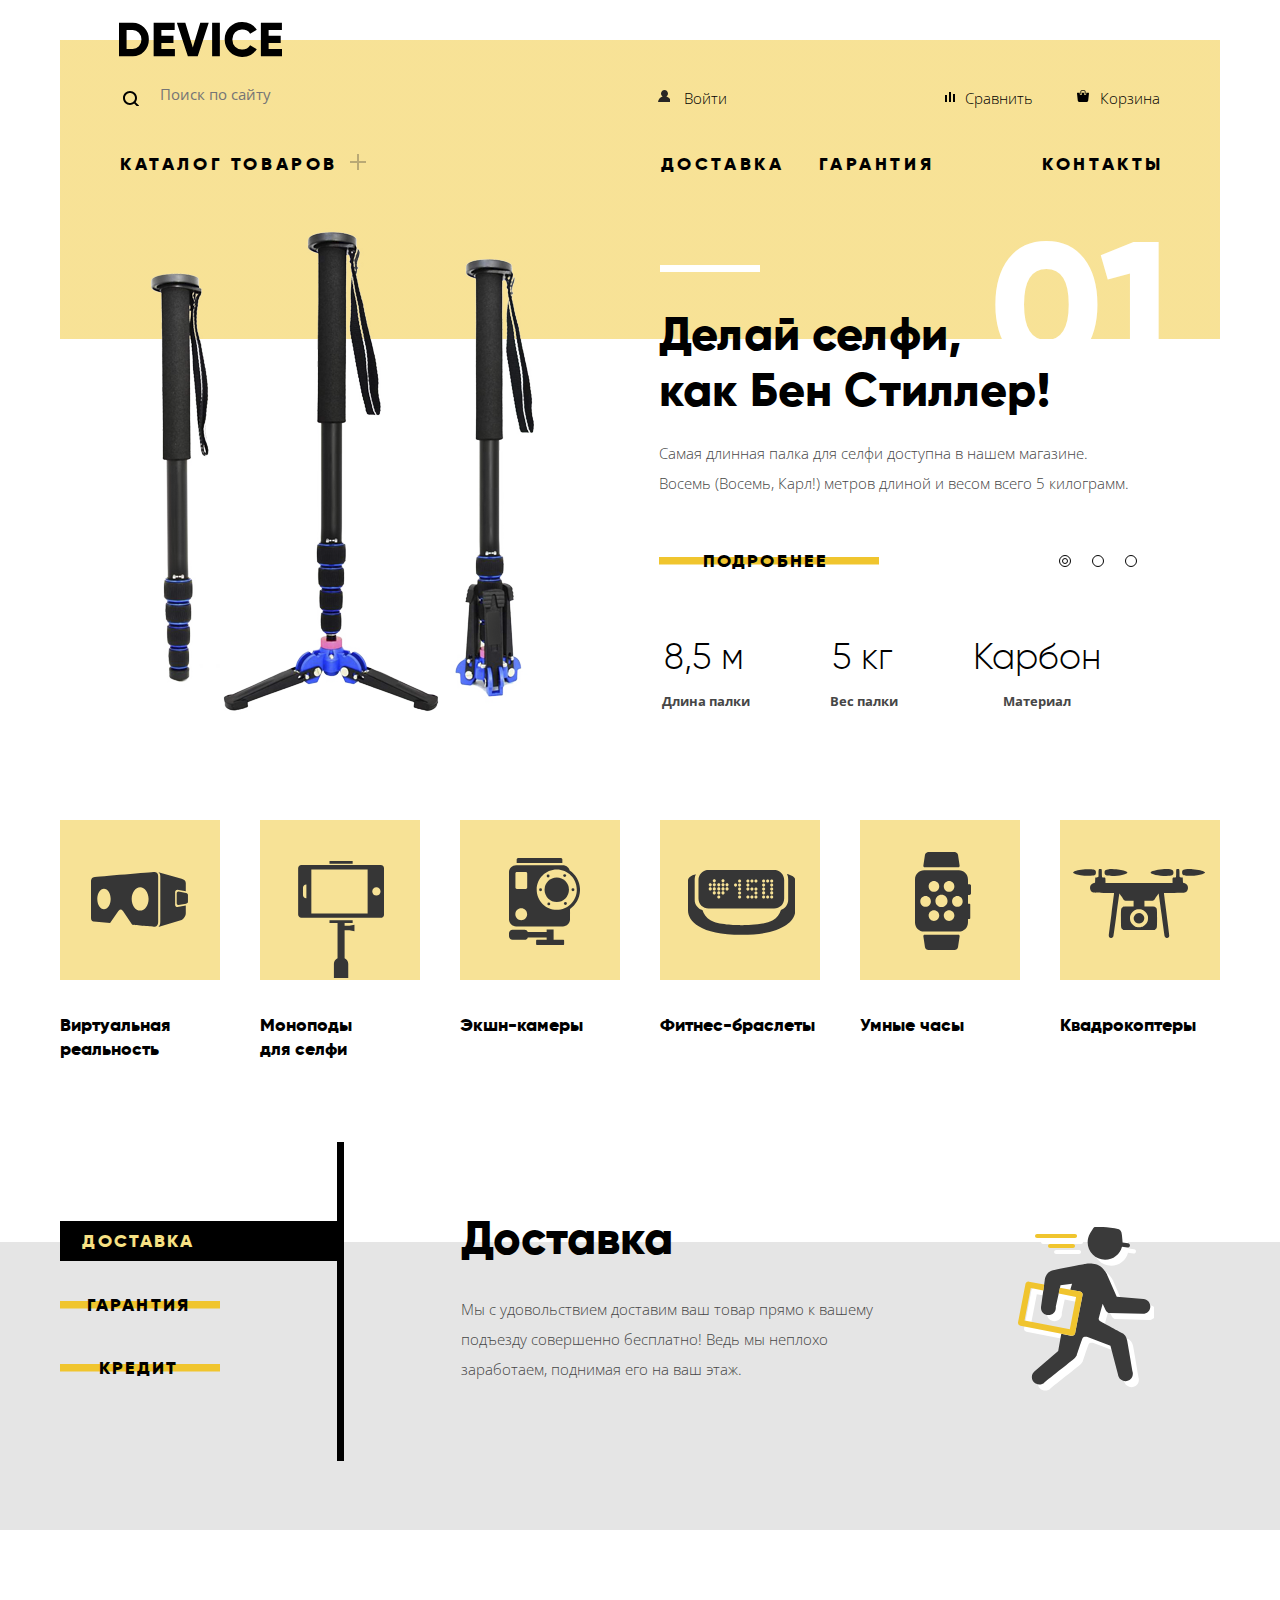
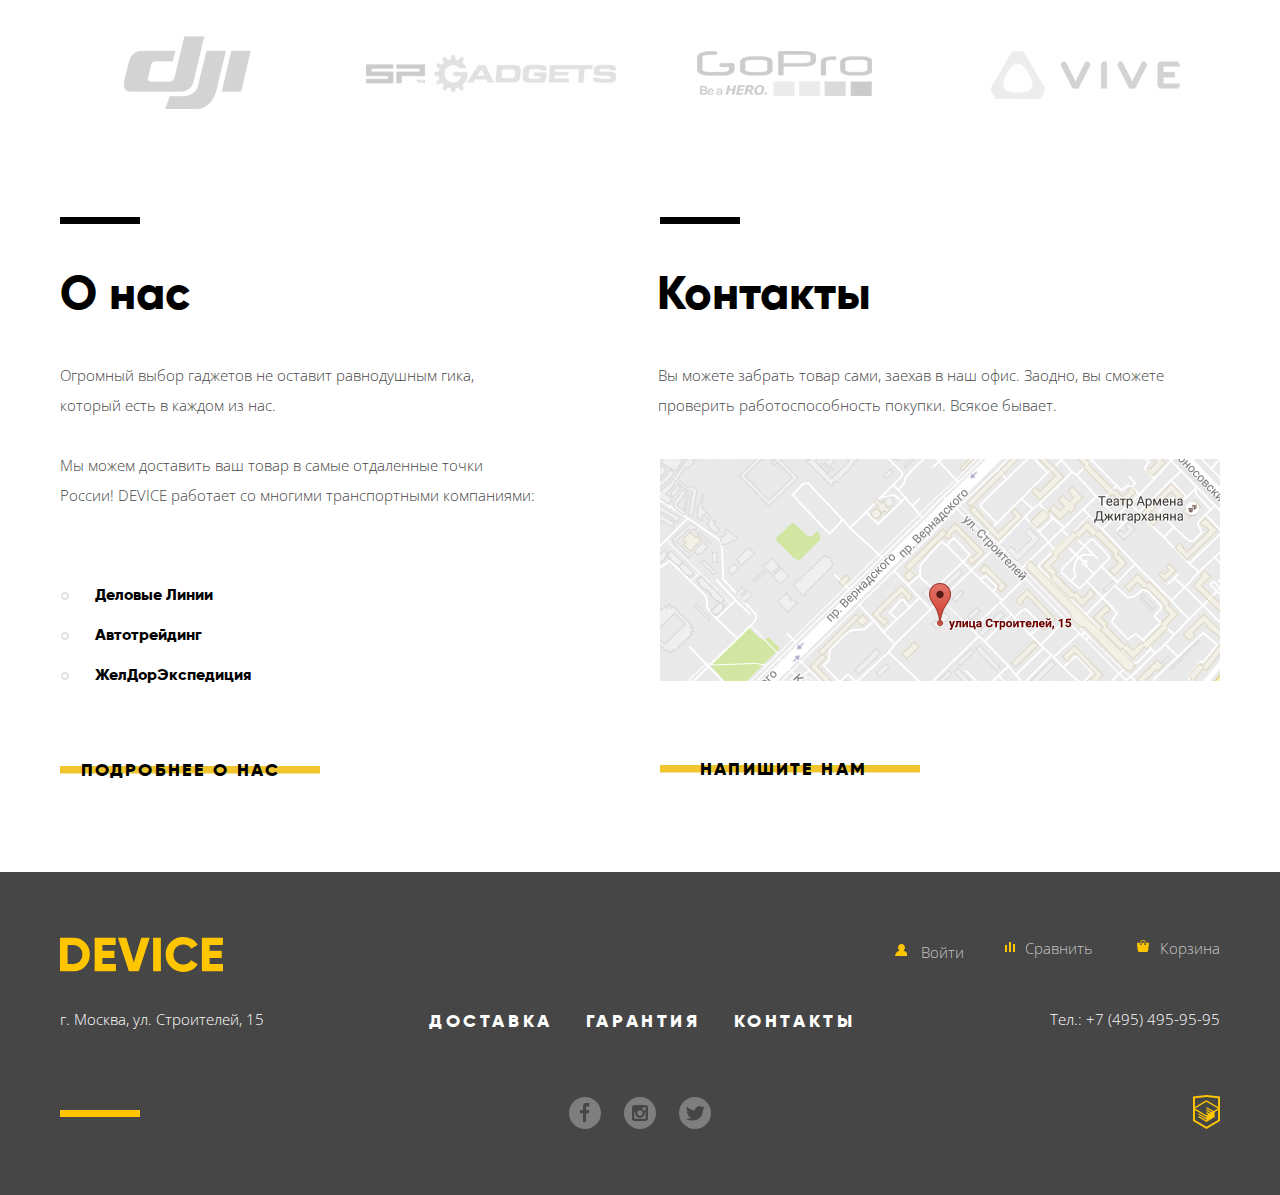
==== index.html @ 2dd7c814 "версия на предзащиту" ====
<!DOCTYPE html>
<html lang="ru">

<head>
  <meta charset="utf-8">
  <title>HTML Academy: Девайс</title>
  <link href="https://fonts.googleapis.com/css?family=Open+Sans:300,400&amp;subset=cyrillic" rel="stylesheet">
  <link href="css/normalize.css" rel="stylesheet">
  <link href="css/style-min.css" rel="stylesheet">
</head>

<body>
  <div class="container">
    <header class="header">
      <nav class="header-navigation">
        <img class="logo" src="img/logo.svg" width="163" height="35" alt="Логотип интернет-магазина гаджетов «Девайс»">
        <div class="header-top">
          <form class="search-form" action="https://echo.htmlacademy.ru" method="get">
            <input class="search-input" name="search" placeholder="Поиск по сайту" type="search">
            <button type="submit" class="button-search">Найти</button>
          </form>
          <ul class="user-navigation user-navigation-logged-out">
            <li><a class="user-navigation-login user-navigation-item" href="#">Войти</a></li>
            <li><a class="user-navigation-compare user-navigation-item" href="#">Сравнить</a></li>
            <li><a class="user-navigation-basket user-navigation-item" href="#">Корзина</a></li>
          </ul>
        </div>
        <div class="header-bottom">
          <a href="catalog.html" class="dropdown">Каталог товаров</a>
          <div class="dropdown-list">
            <ul class="dropdown-sublist">
              <li><a class="dropdown-list-item" href="#">Виртуальная реальность</a></li>
              <li><a class="dropdown-list-item" href="catalog.html">Моноподы для селфи</a></li>
              <li><a class="dropdown-list-item" href="#">Экшн-камеры</a></li>
            </ul>
            <ul class="dropdown-sublist">
              <li><a class="dropdown-list-item" href="#">Фитнес-браслеты</a></li>
              <li><a class="dropdown-list-item" href="#">Умные часы</a></li>
            </ul>
            <ul class="dropdown-sublist">
              <li><a class="dropdown-list-item" href="#">Квадрокоптеры</a></li>
            </ul>
          </div>
          <ul class="site-navigation">
            <li><a class="site-navigation-delivery site-navigation-item" href="#">Доставка</a></li>
            <li><a class="site-navigation-waranty site-navigation-item" href="#">Гарантия</a></li>
            <li><a class="site-navigation-contacts site-navigation-item" href="#">Контакты</a></li>
          </ul>
        </div>
      </nav>
    </header>
  </div>
  <main>
    <div class="container slider-container">
      <h1 class="visually-hidden">Интернет-магазин гаджетов «Девайс»</h1>
      <input class="visually-hidden" type="radio" id="first-slide" name="toggle" checked>
      <input class="visually-hidden" type="radio" id="second-slide" name="toggle">
      <input class="visually-hidden" type="radio" id="third-slide" name="toggle">
      <div class="slider-controls">
        <label for="first-slide">Первый</label>
        <label for="second-slide">Второй</label>
        <label for="third-slide">Третий</label>
      </div>
      <ul class="features-slider">
        <li class="first-slide slide" id="slide1">
          <img class="slide-image" src="img/slider-1.png" width="384" height="486" alt="Селфи-палка">
          <div class=item-info>
            <span class="slider-title-number">01</span>
            <p class="slider-title">Делай селфи,<br> как Бен Стиллер!</p>
            <p class="slider-description">Самая длинная палка для селфи доступна в нашем магазине.
              Восемь (Восемь, Карл!) метров длиной и весом всего 5 килограмм.
            </p>
            <a href="#" class="about-details button">Подробнее</a>
            <table class="features-table">
              <tr>
                <td class="features-definition">8,5 м</td>
                <th class="features-header">Длина палки</th>
              </tr>
              <tr>
                <td class="features-definition">5 кг</td>
                <th class="features-header">Вес палки</th>
              </tr>
              <tr>
                <td class="features-definition">Карбон</td>
                <th class="features-header">Материал</th>
              </tr>
            </table>
          </div>
        </li>
        <li class="second-slide slide" id="slide2">
          <img class="slide-image" src="img/slider-2.png" width="345" height="485" alt="Селфи-палка">
          <div class=item-info>
            <span class="slider-title-number">02</span>
            <p class="slider-title">Худеем<br>
              правильно!</p>
            <p class="slider-description">Мотивирующие фитнес-браслеты помогут найти в себе силы
              не пропускать занятия и соблюдать диету.
            </p>
            <a href="#" class="about-details button">Подробнее</a>
            <table class="features-table">
              <tr>
                <td class="features-definition">48 часов</td>
                <th class="features-header">Без подзарядки</th>
              </tr>
            </table>
          </div>
        </li>
        <li class="third-slide slide" id="slide3">
          <img class="slide-image" src="img/slider-3.png" width="526" height="334" alt="Селфи-палка">
          <div class=item-info>
            <span class="slider-title-number">03</span>
            <p class="slider-title">Порхает как бабочка,
              жалит как пчела!</p>
            <p class="slider-description">Этот обычный, на первый взгляд, квадрокоптер оснащен
              мощным лазером, замаскированным под стандартную камеру.
            </p>
            <a href="#" class="about-details button">Подробнее</a>
            <table class="features-table">
              <tr>
                <td class="features-definition">800 м</td>
                <th class="features-header">Дальность полета</th>
              </tr>
              <tr>
                <td class="features-definition">50 м</td>
                <th class="features-header">Радиус поражения</th>
              </tr>
            </table>
          </div>
        </li>
      </ul>
    </div>
    <section class="categories container">
      <ul class="category-list">
        <li class="category-item">
          <a class="category-link virtual-reality" href="#">
            <h2 class="category-name">Виртуальная реальность</h2>
          </a>
        </li>
        <li class="category-item">
          <a class="category-link monopod" href="catalog.html">
            <h2 class="category-name">Моноподы для селфи</h2>
          </a>
        </li>
        <li class="category-item">
          <a class="category-link action-cameras" href="#">
            <h2 class="category-name">Экшн-камеры</h2>
          </a>
        </li>
        <li class="category-item">
          <a class="category-link bracelets" href="#">
            <h2 class="category-name">Фитнес-браслеты</h2>
          </a>
        </li>
        <li class="category-item">
          <a class="category-link smart-watches" href="#">
            <h2 class="category-name">Умные часы</h2>
          </a>
        </li>
        <li class="category-item">
          <a class="category-link quadrocopter" href="#">
            <h2 class="category-name">Квадрокоптеры</h2>
          </a>
        </li>
      </ul>
    </section>
    <section class="services">
      <div class="container">
        <input class="visually-hidden" type="radio" id="middle-slider-first-slide" name="middle-slider-toggle" checked>
        <input class="visually-hidden" type="radio" id="middle-slider-second-slide" name="middle-slider-toggle">
        <input class="visually-hidden" type="radio" id="middle-slider-third-slide" name="middle-slider-toggle">
        <div class="middle-slider-wrapper">
          <div class="middle-slider-slider-controls">
            <label for="middle-slider-first-slide" class="button">Доставка</label>
            <label for="middle-slider-second-slide" class="button">Гарантия</label>
            <label for="middle-slider-third-slide" class="button">Кредит</label>
          </div>
          <ul class="services-slider">
            <li class="services-first-slide" id="middle-slider-slide1">
              <h3 class="service-name">Доставка</h3>
              <p class="service-description">
                Мы с удовольствием доставим ваш товар прямо к вашему подъезду совершенно бесплатно! Ведь мы неплохо
                заработаем,
                поднимая его на ваш этаж.
              </p>
            </li>
            <li class="services-second-slide" id="middle-slider-slide2">
              <h3 class="service-name">Гарантия</h3>
              <p class="service-description">
                Если из-за возгорания купленного у нас товара у вас сгорит дом — не переживайте, мы выдадим вам новый.
                Товар, не дом, конечно же.
              </p>
            </li>
            <li class="services-third-slide" id="middle-slider-slide3">
              <h3 class="service-name">Кредит</h3>
              <p class="service-description">
                Залезть в долговую яму стало проще! Кредитные консультанты подберут для вас наиболее выгодные
                условия кредита. Выгодные для нашего банка, разумеется.
              </p>
            </li>
          </ul>
        </div>
      </div>
    </section>
    <section class="brands container">
      <h3 class="visually-hidden">Наши бренды</h3>
      <ul class="brands-list">
        <li class="brands-item"><a href="#"><img src="img/logo-dji.jpg" alt="Dji" width="260" height="100"></a></li>
        <li class="brands-item"><a href="#"><img src="img/logo-sp.jpg" alt="SP Gadgets" width="260" height="100"></a></li>
        <li class="brands-item"><a href="#"><img src="img/logo-gopro.jpg" alt="GoPro" width="260" height="100"></a></li>
        <li class="brands-item"><a href="#"><img src="img/logo-vive.jpg" alt="Vive" width="260" height="100"></a></li>
      </ul>
    </section>
    <div class="about-contacts-wrapper container">
      <section class="about">
        <h2 class="about-title">О нас</h2>
        <p class="about-text">
          Огромный выбор гаджетов не оставит равнодушным гика, который есть в каждом из нас.
        </p>
        <p class="about-text">
          Мы можем доставить ваш товар в самые отдаленные точки России! DEVICE работает со многими транспортными
          компаниями:
        </p>
        <ul class="about-partners">
          <li class="about-partners-item">Деловые Линии</li>
          <li class="about-partners-item">Автотрейдинг</li>
          <li class="about-partners-item">ЖелДорЭкспедиция</li>
        </ul>
        <a href="#" class="about-details button">Подробнее о нас</a>
      </section>
      <section class="contacts">
        <h2 class="contacts-title">Контакты</h2>
        <p class="contacts-info">
          Вы можете забрать товар сами, заехав в наш офис. Заодно, вы сможете проверить работоспособность
          покупки. Всякое бывает.
        </p>
        <a class="map" href="img/bigmap.jpg" aria-label="Открыть карту">
          <img src="img/map.jpg" width="560" height="222" alt="Карта">
        </a>
        <a href="#" class="contact-us button">Напишите нам</a>
      </section>
    </div>
  </main>
  <footer class="footer">
    <div class="container">
      <div class="footer-top">
        <img class="footer-logo" src="img/logo-orange.svg" width="163" height="35" alt="Логотип интернет-магазина гаджетов «Девайс»">
        <ul class="footer-user-navigation user-navigation-logged-out">
          <li><a class="user-navigation-login user-navigation-item" href="#">Войти</a></li>
          <li><a class="user-navigation-compare user-navigation-item" href="#">Сравнить</a></li>
          <li><a class="user-navigation-basket user-navigation-item" href="#">Корзина</a></li>
        </ul>
      </div>
      <div class="footer-middle">
        <address class="footer-address">г. Москва, ул. Строителей, 15</address>
        <ul class="footer-site-navigation">
          <li><a class="site-navigation-item" href="#">Доставка</a></li>
          <li><a class="site-navigation-item" href="#">Гарантия</a></li>
          <li><a class="site-navigation-item" href="#">Контакты</a></li>
        </ul>
        <span class="footer-tel">Тел.:<a href="tel:74954959595"> +7 (495) 495-95-95</a></span>
      </div>
      <div class="footer-bottom">
        <ul class="social">
          <li><a class="social-button social-button-facebook" href="#" aria-label="Мы в Фейсбуке"></a></li>
          <li><a class="social-button social-button-instagram" href="#" aria-label="Мы в Инстаграме"></a></li>
          <li><a class="social-button social-button-twitter" href="#" aria-label="Мы в Твиттере"></a></li>
        </ul>
        <a class="developer-logo" href="https://htmlacademy.ru/intensive/htmlcss" aria-label="Ссылка на лендинг интенсива «Профессиональный HTML и CSS, уровень 1»"></a>
      </div>
    </div>
  </footer>
  <section class="modal-map modal">
    <h2 class="visually-hidden">
      Как до нас добраться
    </h2>
    <iframe src="https://www.google.com/maps/embed?pb=!1m14!1m8!1m3!1d2674.6641227666814!2d37.52767064369921!3d55.68698014387136!3m2!1i1024!2i768!4f13.1!3m3!1m2!1s0x46b54cf65f5c8955%3A0x694710ccd55501e!2z0YPQuy4g0KHRgtGA0L7QuNGC0LXQu9C10LksIDE1LCDQnNC-0YHQutCy0LAsIDExOTMxMQ!5e0!3m2!1sru!2sru!4v1551094836802"
      width="960" height="559" style="border:0" allowfullscreen></iframe>
    <button class="modal-close" type="button" aria-label="Закрыть карту">
    </button>
  </section>
  <section class="modal modal-write-us">
    <h2 class="visually-hidden">Форма связи</h2>
    <form class="write-us-form" action="https://echo.htmlacademy.ru" method="post">
      <label>Ваше имя: <input class="write-us-form-name" type="text" name="name" placeholder="Имя Фамилия"></label>
      <label>Ваш e-mail: <input class="write-us-form-email" type="email" name="email" placeholder="email@example.com"></label>
      <label>Текст письма: <textarea class="write-us-form-letter-text" name="letter-text" placeholder="В свободной форме"></textarea></label>
      <button class="button write-us-form-button" type="submit">
        Отправить
      </button>
    </form>
    <button class="modal-close" type="button" aria-label="Закрыть форму обратной связи">
    </button>
  </section>
  <script src="js/js-min.js"></script>
</body>

</html>
---- css/style-min.css ----
@font-face{font-family:"Gilroy";src:local("Gilroy Light"),local("Gilroy-Light"),url(../fonts/gilroylight.woff2) format("woff2"),url(../fonts/gilroylight.woff) format("woff");font-style:normal;font-weight:300}@font-face{font-family:"Gilroy";src:local("Gilroy ExtraBold"),local("Gilroy-ExtraBold"),url(../fonts/gilroyextrabold.woff2) format("woff2"),url(../fonts/gilroyextrabold.woff) format("woff");font-style:normal;font-weight:800}*,::before,::after{box-sizing:inherit}html{box-sizing:border-box}.content-box-compontent{box-sizing:content-box}.visually-hidden{position:absolute;clip:rect(0,0,0,0);width:1px;height:1px;margin:-1px}body{margin:0;font-family:"Open Sans",Arial,sans-serif;font-size:15px;line-height:30px;font-weight:300;color:#464646;background-color:#fff}a{text-decoration:none}img{max-width:100%;max-height:100%}.header{background-image:linear-gradient(180deg,#fff ,#fff 40px,rgba(240,197,46,.5) 40px,rgba(240,197,46,.5) 226px)}.header-top,.header-bottom{border:1px solid transparent}.logo:hover,.footer-logo:hover{opacity:.6}.logo:active,.footer-logo:active{opacity:.3}.button-search{background:0 0;color:transparent;border:0}.search-input:focus+.button-search{width:85px;height:49px;border:2px transparent;border-left:2px solid #000;border-top:2px solid #000;border-bottom:2px solid #000;border-right:2px solid #000;background:0 0;float:right;color:#000;cursor:pointer}.search-input:focus+.button-search:hover{background-color:#000;color:#fff}.search-input:focus+.button-search:active{color:rgba(255,255,255,.3)}.search-form{width:441px}.search-input{background-color:transparent;color:rgba(0,0,0,.3);border:0;width:356px;padding-left:40px;padding-top:19px;padding-bottom:15px;outline:0}.search-input:focus{height:49px;border-bottom:2px solid #000;background:0 0;width:356px}.search-form:hover .search-input::-webkit-input-placeholder{color:rgba(0,0,0,.6)}.search-form:hover .search-input:-ms-input-placeholder{color:rgba(0,0,0,.6)}.search-form:hover .search-input::-ms-input-placeholder{color:rgba(0,0,0,.6)}.search-form:hover .search-input::placeholder{color:rgba(0,0,0,.6)}.search-input:focus{color:#000}.button-search:active{color:rgba(255,255,255,.3);background-color:#000;width:85px;height:49px;border-left:2px solid #000;border-top:2px solid #000;border-bottom:2px solid #000;border-right:2px solid #000;float:right;cursor:pointer}.user-navigation,.dropdown-list,.site-navigation{list-style:none;color:#000}.user-navigation a,.dropdown-list a,.site-navigation a,.dropdown{color:#000}.user-navigation a:hover .user-navigation a::before,.user-navigation a:hover,.dropdown-list a:hover,.site-navigation a:hover,.dropdown:hover{opacity:.6}.user-navigation a:active,.dropdown-list a:active,.site-navigation a:active,.dropdown:active{color:rgba(0,0,0,.3)}.site-navigation a,.dropdown{font-family:"Gilroy",Arial,sans-serif;font-size:18px;font-weight:800;line-height:24px;text-transform:uppercase;letter-spacing:3.6px}.features-slider{list-style:none;position:relative}.slider-title{color:#000;font-family:"Gilroy",Arial,sans-serif;font-size:47px;font-weight:800;line-height:56px;letter-spacing:.17px}.slider-title-number{color:#fff;font-family:"Gilroy",Arial,sans-serif;font-size:179px;font-weight:800;line-height:179.2px}.slider-description{font-family:"Open Sans",Arial,sans-serif;font-size:15px;font-weight:300;line-height:30px}.button{color:#000;font-family:"Gilroy",Arial,sans-serif;font-size:18px;font-weight:800;line-height:24px;text-transform:uppercase;padding-top:6px;padding-right:7px;width:220px;border:0;background-image:linear-gradient(180deg,transparent,transparent 14px,#f0c52e 14px,#f0c52e 21px,transparent 22px,transparent 40px);text-align:center;height:40px;letter-spacing:2.15px;display:inline-block;vertical-align:top}.button:hover{background-image:linear-gradient(#f0c52e,#f0c52e);cursor:pointer}.button:active{color:rgba(0,0,0,.3)}.features-definition{color:#000;font-family:"Gilroy",Arial,sans-serif;font-size:36px;font-weight:300;line-height:48px}.features-header{font-size:13px;line-height:20px}.category-list{list-style:none}.category-name{color:#000;font-family:"Gilroy",Arial,sans-serif;font-size:18px;font-weight:800;line-height:24px}.category-name:active{color:rgba(0,0,0,.3)}.services{background-image:linear-gradient(180deg,#fff,#fff 100px,#e5e5e5 100px,#e5e5e5 388px)}.services-list{list-style:none}.service-name{color:#000;font-family:"Gilroy",Arial,sans-serif;font-size:47px;font-weight:800;line-height:48px}.brands-list{list-style:none}.brands-item{-webkit-filter:grayscale(100%);filter:grayscale(100%);opacity:.2}.brands-item:hover{-webkit-filter:none;filter:none;opacity:1;transition:1s}.about-title{color:#000;font-family:"Gilroy",Arial,sans-serif;font-size:47px;font-weight:800;line-height:48px}.about-partners{list-style:none;margin-bottom:57px}.about-partners-item{color:#000;font-family:"Gilroy",Arial,sans-serif;font-size:16px;font-weight:800;line-height:40px}.contacts-title{color:#000;font-family:"Gilroy",Arial,sans-serif;font-size:47px;font-weight:800;line-height:48px}footer{background-color:#464646;border:1px solid transparent}.footer-user-navigation .user-navigation-item{color:rgba(255,255,255,.7)}.footer-user-navigation .user-navigation-item:hover{color:#fff}.footer-user-navigation>li a.user-navigation-item:hover::before{opacity:.6}.footer-user-navigation>li a.user-navigation-item:active::before{opacity:.3}.footer-user-navigation .user-navigation-item:active{color:rgba(255,255,255,.3)}a.user-navigation-username{display:inline}.footer-site-navigation .site-navigation-item,.footer-address,.footer-tel,.footer-tel a{color:#fff;font-style:normal}.footer-address{min-width:203px}.footer-tel{min-width:164px}.footer-site-navigation .site-navigation-item{font-family:"Gilroy",Arial,sans-serif;font-size:18px;font-weight:800;line-height:24px;text-transform:uppercase;letter-spacing:3.6px}.footer-site-navigation .site-navigation-item:hover{color:rgba(255,255,255,.6)}.footer-site-navigation .site-navigation-item:active{color:rgba(255,255,255,.3)}.write-us-form input[type=text],.write-us-form input[type=email]{font:inherit;background-color:#f2f2f2;border:0;width:360px;height:50px;padding-left:20px;color:rgba(70,70,70,.4)}.write-us-form input[type=text]:invalid,.write-us-form input[type=email]:invalid{background-color:rgba(237,181,181,.5);color:rgba(70,70,70,.4)}.write-us-form input[type=text]:focus,.write-us-form input[type=email]:focus,.write-us-form textarea:focus{background-color:rgba(255,255,255,.5);border:3px solid #f0c52e;outline:0;color:#464646}.write-us-form textarea{resize:none;background-color:#f2f2f2;padding-top:8px;padding-left:20px;width:760px;height:156px;border:0;font:inherit;color:rgba(70,70,70,.4)}.write-us-form input::-webkit-input-placeholder,.write-us-form textarea::-webkit-input-placeholder{opacity:.4;color:#464646;font-family:"Open Sans",Arial,sans-serif;font-size:14px;font-weight:400}.write-us-form input:-ms-input-placeholder,.write-us-form textarea:-ms-input-placeholder{opacity:.4;color:#464646;font-family:"Open Sans",Arial,sans-serif;font-size:14px;font-weight:400}.write-us-form input::-ms-input-placeholder,.write-us-form textarea::-ms-input-placeholder{opacity:.4;color:#464646;font-family:"Open Sans",Arial,sans-serif;font-size:14px;font-weight:400}.write-us-form input::placeholder,.write-us-form textarea::placeholder{opacity:.4;color:#464646;font-family:"Open Sans",Arial,sans-serif;font-size:14px;font-weight:400}button.button{background:0 0;background-image:linear-gradient(180deg,transparent,transparent 19px,#f0c52e 20px,#f0c52e 27px,transparent 27px,transparent 40px)}.category-title{color:#000;font-family:"Gilroy",Arial,sans-serif;font-size:47px;font-weight:800;line-height:48px}.breadcrumbs{list-style:none}.breadcrumbs-item,.sort-item a{color:rgba(0,0,0,.3);font-family:"Open Sans",Arial,sans-serif;font-size:14px;font-weight:300;line-height:24px}.breadcrumbs-item:hover,.sort-item a:hover{color:rgba(0,0,0,.6)}.breadcrumbs-item:active{color:rgba(0,0,0,.1)}.sort-item a:active,.sort-item-current a{color:#000;font-family:"Open Sans",Arial,sans-serif;font-size:14px;font-weight:400;line-height:18px}.filter-header,.sort-header{color:#000;font-family:"Gilroy",Arial,sans-serif;font-size:16px;font-weight:800;line-height:24px;text-transform:uppercase;letter-spacing:.91px}.sort-list{list-style:none}.sort-list li{margin-right:31px}.sort-item{font-size:14px;font-weight:400;flex-shrink:0}.sort-order{display:flex;max-height:10px;margin-top:20px}.sort-up{border-width:0 5.5px 10px 5.5px;border-color:transparent transparent #231f20 transparent;border-style:solid;display:block;margin-right:18px;opacity:.2}.sort-down{border-width:10px 5.5px 0 5.5px;border-color:#231f20 transparent transparent transparent;border-style:solid;display:block;opacity:.2}.sort-up.active,.sort-down.active,.sort-up:active,.sort-down:active{opacity:1}.sort-up:hover,.sort-down:hover{opacity:.4}.goods-list{list-style:none;margin:0;margin-top:30px}.goods-item-name{color:#000;font-family:"Gilroy",Arial,sans-serif;font-size:18px;font-weight:800;line-height:24px}.goods-item-price{color:#464646;font-family:"Gilroy",Arial,sans-serif;font-size:16px;font-weight:300;line-height:24px}.goods-item-image:hover{opacity:.7}.goods-item-image:hover .goods-pop-up{opacity:1}.compare{line-height:20px;font-family:"Open Sans",Arial,sans-serif;font-size:13px;font-weight:300;border:0;background:0 0;cursor:pointer;color:rgba(0,0,0,.5)}.compare:hover{color:#000}.compare:active{color:rgba(0,0,0,.2)}.page-navigation{width:760px;height:70px;padding:1px;background-color:#ebebeb;display:flex;margin-top:-10px}.page-numbers{display:flex;list-style:none;width:100%;justify-content:center;padding-left:19px;margin-top:20px}.prev,.next{display:block;width:137px;padding-left:29px;padding-right:30px;padding-top:22px;color:#000;font-family:"Gilroy",Arial,sans-serif;font-size:16px;font-weight:800;line-height:24px;text-transform:uppercase;letter-spacing:.91px}.next{padding-right:41px}.prev:hover,.next:hover{background-color:#d8d8d8}.prev:active,.next:active{color:rgba(0,0,0,.3)}.page-number:not(:first-child){margin-left:31px}.page-number a{color:rgba(0,0,0,.3);font-family:"Gilroy",Arial,sans-serif;font-size:16px;font-weight:800}.page-number a:hover{color:rgba(0,0,0,.6)}.page-number a:active,.page-number-current a{color:#000}.container{margin:0 auto;width:1200px;padding:0 20px}.header{min-height:226px}.header-top{display:flex;justify-content:space-between}.user-navigation{display:flex;flex-wrap:wrap}.user-navigation.user-navigation-logged-out>li:nth-child(n+4){margin-left:20px}.footer-user-navigation{flex-wrap:wrap}.footer-user-navigation.user-navigation-logged-out>li:nth-child(n+4){margin-left:20px}.dropdown-list{display:none}.header-bottom{display:flex;justify-content:space-between}.site-navigation{display:flex;flex-wrap:wrap}.features-slider{margin:0;padding-left:0}.features-slider li{display:flex;padding-left:90px;padding-top:2px;min-height:594px;background-image:linear-gradient(180deg,rgba(240,197,46,.5),rgba(240,197,46,.5) 113px,#fff 113px,#fff 594px)}.categories{min-height:322px}.services-list{margin:0}.category-name{margin:0}.category-item:nth-child(2) h2{max-width:115px}.category-list{margin:0;display:flex;flex-wrap:nowrap}.services{min-height:388px}.service-name{margin-top:0}.services-list{margin-top:0}.brands-list{display:flex;margin-top:0;margin-bottom:0;margin-left:0;padding-left:0;flex-wrap:wrap}.about-contacts-wrapper{min-height:550px;display:flex;align-items:flex-start;justify-content:space-between;padding-top:13px;padding-bottom:80px}footer{min-height:323px}.footer-top,.footer-middle,.footer-bottom,.footer-user-navigation,.footer-site-navigation{display:flex}.footer-user-navigation{flex-wrap:wrap;list-style:none}.user-navigation{flex-wrap:wrap}.modal-write-us{display:none}.modal-map{display:none}.breadcrumbs{display:flex}.main-middle-container{display:flex;margin:0 auto;width:1200px;padding:0 20px}.main-controls-wrapper{background-image:linear-gradient(to right,#dbdbdb,#dbdbdb 50%,#ebebeb 50%,#ebebeb)}.main-middle-wrapper{background-image:linear-gradient(to right,#efefef,#efefef 50%,#fff 50%,#fff)}.main-controls{display:flex;min-height:70px}.filter{min-width:328px}.sort{display:flex;width:830px;background-color:#ebebeb;padding-left:73px;padding-top:9px}.main-right{min-width:800px;padding-left:72px;background-color:#fff;min-height:1217px;padding-top:39px}.color,.bluetooth{display:flex;flex-direction:column}.goods-list{display:flex;flex-wrap:wrap;padding-left:0}.sort-list{display:flex;margin-top:8px;flex-grow:1;flex-wrap:wrap}li.first-slide{display:none}li.second-slide{display:none}li.third-slide{display:none}li.services-third-slide,li.services-second-slide{display:none}.services-slider{margin-top:0}header{padding-top:22px;padding-left:59px;padding-right:55px}.dropdown{padding-top:22px;min-width:240px}.site-navigation{padding-top:4px}.site-navigation-waranty{margin-right:108px}.site-navigation-delivery{margin-right:35px}.user-navigation-logged-out .logged-in{display:none}.user-navigation-logged-in .logged-out{display:none}.user-navigation-logged-out li:first-child{margin-top:0;min-width:234px}.user-navigation-logged-in li:first-child{margin-top:0;min-width:171px}.user-navigation-logged-in li:nth-child(3){margin-top:0;min-width:63px}.user-navigation-logged-in{padding-top:0}.user-navigation-compare{position:relative;padding-left:20px;margin-left:47px}.user-navigation-compare::before{content:"";position:absolute;top:4px;left:0;width:12px;height:17px;background-image:url(../img/compare.svg);background-repeat:no-repeat;background-position:0 0}.user-navigation{padding-right:4px;margin-top:16px}.user-navigation-basket{margin-left:50px;margin-right:0;padding-left:17px;position:relative}.user-navigation-basket::before{content:"";position:absolute;top:2px;left:-6px;width:12px;height:12px;background-image:url(../img/cart.svg);background-repeat:no-repeat;background-position:0 0}a.user-navigation-login{position:relative;padding-left:20px}a.user-navigation-username{position:relative;padding-left:20px}.user-navigation-login::before,.user-navigation-username::before{content:"";position:absolute;top:2px;left:-6px;width:12px;height:12px;background-image:url(../img/user.svg);background-repeat:no-repeat;background-position:0 0}.search-form{position:relative}.search-form::before{content:"";position:absolute;top:24px;left:3px;width:17px;height:15px;background-image:url(../img/search.svg);background-repeat:no-repeat;background-position:0 0}.slider-controls label{display:inline-block;vertical-align:top;width:12px;height:12px;margin-right:8px;margin-left:13px;vertical-align:top;background-color:transparent;border:1px solid #050505;border-radius:50%;cursor:pointer}.slider-controls{position:absolute;bottom:235px;right:95px;z-index:20;font-size:0}#first-slide:checked~.features-slider #slide1,#second-slide:checked~.features-slider #slide2,#third-slide:checked~.features-slider #slide3{display:flex}.features-table th{padding-top:7px;display:block}.features-table tr{display:flex;flex-direction:column;padding-right:71px;display:block}.features-table tbody{display:flex;padding-top:45px}.slider-container{position:relative}.first-label{position:relative}#first-slide:checked~.slider-controls label:first-child:before,#second-slide:checked~.slider-controls label:nth-child(2):before,#third-slide:checked~.slider-controls label:nth-child(3):before{content:"";position:absolute;display:inline-block;vertical-align:top;width:6px;height:6px;margin-right:8px;margin-top:2px;margin-left:2px;vertical-align:top;background-color:transparent;border:1px solid #050505;border-radius:50%;cursor:pointer}.slider-title-number{position:absolute;right:49px;top:-10px;z-index:5}.item-info{padding-top:31px;width:561px}.slider-description{max-width:480px;margin-top:20px;min-height:90px}.slider-title{margin-bottom:0;position:relative;z-index:21}li.second-slide{padding-left:116px}.second-slide img{margin-top:12px}li.third-slide{padding-left:31px}.third-slide img{margin-top:65px}.slide{justify-content:space-between}.features-table tr:nth-child(2){padding-left:7px}.third-slide>.item-info>.features-table tr:first-child{padding-right:35px}.slider-title::before{content:"";position:absolute;background-color:#fff;width:100px;height:7px;z-index:100;right:460px;bottom:146px}.dropdown{position:relative;padding-right:20px}.dropdown::before{-webkit-transform:rotate(90deg);transform:rotate(90deg)}.dropdown::before,.dropdown::after{position:absolute;right:-6px;top:31px;width:16px;height:2px;margin-bottom:-1px;content:'';opacity:1;background-color:#b9a975}.site-navigation>li:nth-child(n+4)>a{margin-left:20px}.header-bottom{position:relative}.dropdown:hover+.dropdown-list,.dropdown-list:hover{position:absolute;right:0;background-color:#f8e296;display:flex;top:45px;width:1160px;min-height:163px;left:-60px;z-index:120;padding-left:20px;padding-top:30px}.dropdown-sublist{list-style:none;padding-right:19px}.category-list{padding-left:0;flex-wrap:wrap}.category-list>li:nth-child(6n) a{margin-right:0}.categories{display:flex}a.category-link{padding-top:193px;display:block;width:160px;margin-right:40px}.category-item{position:relative}.virtual-reality:before,.monopod:before,.action-cameras:before,.bracelets:before,.smart-watches:before,.quadrocopter:before{content:"";position:absolute;top:52px;left:31px;width:125px;height:125px;background-repeat:no-repeat;background-position:0 0;z-index:10}.virtual-reality:before{background-image:url(../img/popular-1.svg)}.monopod:before{background-image:url(../img/popular-2.svg);top:41px;left:38px}.action-cameras:before{background-image:url(../img/popular-3.svg);top:38px;left:49px}.bracelets:before{background-image:url(../img/popular-4.svg);top:50px;left:28px}.smart-watches:before{background-image:url(../img/popular-5.svg);top:32px;left:55px}.quadrocopter:before{background-image:url(../img/poppular-6.svg);top:49px;left:13px;width:132px}.virtual-reality:after,.monopod:after,.action-cameras:after,.bracelets:after,.smart-watches:after,.quadrocopter:after{content:"";position:absolute;top:0;left:0;width:160px;height:160px;background-color:#f0c52e;background-repeat:no-repeat;background-position:0 0;z-index:5;opacity:.5}.virtual-reality:hover:after,.monopod:hover:after,.action-cameras:hover:after,.bracelets:hover:after,.smart-watches:hover:after,.quadrocopter:hover:after{opacity:1}.virtual-reality:active:before,.virtual-reality:active h2,.monopod:hover:active:before,.monopod:active h2,.action-cameras:active:before,.action-cameras:active h2,.bracelets:active:before,.bracelets:active:active h2,.smart-watches:active:before,.smart-watches:active h2,.quadrocopter:active:before,.quadrocopter:active h2{opacity:.3}.middle-slider-wrapper{display:flex}.middle-slider-slider-controls{display:flex;flex-direction:column;width:284px;position:relative}.middle-slider-slider-controls::after{content:"";position:absolute;width:7px;height:319px;background-color:#000;right:0;top:-82px}.middle-slider-slider-controls{margin-top:82px}.middle-slider-slider-controls .button{width:160px;padding-left:4px;margin-bottom:23px}#middle-slider-first-slide:checked~.middle-slider-wrapper>.middle-slider-slider-controls label:first-child,#middle-slider-second-slide:checked~.middle-slider-wrapper>.middle-slider-slider-controls label:nth-child(2),#middle-slider-third-slide:checked~.middle-slider-wrapper>.middle-slider-slider-controls label:nth-child(3){background-image:linear-gradient(#000,#000);color:#f7e184;width:278px;padding-top:8px;padding-right:125px;box-sizing:border-box;margin-top:-3px;margin-bottom:26px}.services-slider{width:876px}#middle-slider-first-slide:checked~.middle-slider-wrapper>.services-slider #middle-slider-slide1,#middle-slider-second-slide:checked~.middle-slider-wrapper>.services-slider #middle-slider-slide2,#middle-slider-third-slide:checked~.middle-slider-wrapper>.services-slider #middle-slider-slide3{display:block}.services-first-slide{display:none}.services-slider li{padding-top:72px;padding-left:77px;position:relative}.service-name{margin-bottom:32px}.service-description{width:450px}.services-slider li::before{content:"";position:absolute;top:85px;right:37px;width:165px;height:190px;background-repeat:no-repeat;background-position:0 0;z-index:5;opacity:1}.services-first-slide::before{background-image:url(../img/delivery.svg)}li.services-second-slide::before{background-image:url(../img/warranty.svg);top:61px;right:52px}li.services-third-slide::before{background-image:url(../img/credit.svg);top:61px;right:61px}.brands{min-height:287px;padding-top:94px}.brands-item:not(:first-child){padding-left:40px}.contacts{min-height:562px;display:flex;flex-direction:column}.about{min-height:562px;display:flex;flex-direction:column}.about .button,.contacts .button{padding-right:19px;width:260px;display:block}.about-title{margin-bottom:28px;position:relative}.about-title::before{content:"";width:80px;height:7px;top:-52px;position:absolute;background-color:#000}.about-text{width:475px}.about-partners{margin-top:50px;padding-left:35px}.about-partners-item{position:relative}.about-partners-item::before{content:"";position:absolute;display:inline-block;vertical-align:top;width:8px;height:8px;background-color:transparent;border:2px solid #e5e5e5;border-radius:50%;left:-34px;top:17px}.contacts-title{position:relative;margin-left:0;margin-bottom:28px}.contacts-title::before{content:"";width:80px;height:7px;margin-left:3px;top:-52px;position:absolute;background-color:#000}.contacts{padding-left:7px;width:570px}.contacts-info{padding-left:1px;margin-bottom:39px}.contacts img{margin-left:3px}.contacts .button{margin-left:3px;padding-left:6px}.footer-top{padding-top:47px}.footer-user-navigation{margin-top:13px;margin-left:auto}.footer-user-navigation.user-navigation-logged-out li:first-child{margin-top:4px;min-width:107px}.footer-user-navigation.user-navigation-logged-in li:first-child{margin-top:4px;min-width:149px}.footer-user-navigation.user-navigation-logged-in li:nth-child(4)>a{margin-top:0;margin-left:44px}.footer-user-navigation.user-navigation-logged-in .user-navigation-logout{padding-left:20px}.footer-top .user-navigation-login::before,.footer-top .user-navigation-username::before{background-image:url(../img/user-orange.svg)}.footer-top .user-navigation-compare::before{background-image:url(../img/compare-orange.svg)}.footer-top .user-navigation-basket::before{background-image:url(../img/cart-orange.svg)}.footer-user-navigation>li:nth-child(2) a.user-navigation-item{margin-left:-3px}.footer-logo{margin-top:17px}.footer-middle{padding-top:22px}ul.footer-site-navigation{margin-top:2px;padding-left:0;margin-left:165px;flex-wrap:wrap}.footer-site-navigation li{margin-right:33px}.footer-tel{margin-left:auto}.footer-bottom{position:relative;min-height:100px}.footer-bottom::before{content:"";position:absolute;width:80px;height:7px;top:59px;background-color:#ffc600}.social{display:flex;margin-left:454px;margin-top:45px;padding:0;max-width:190px;flex-wrap:wrap}.social li{padding-bottom:10px}a.social-button{position:relative;margin-left:55px;opacity:.3}.social-button::after{content:"";position:absolute;width:32px;height:32px;opacity:1;background-image:url(../img/fb.svg);padding-right:22px;top:-4px}.social-button:hover,.social-button:focus,.developer-logo:hover{opacity:.6}.social-button:active{opacity:.1}.developer-logo:active,.developer-logo:focus{opacity:.3}.social-button-facebook::after{background-image:url(../img/fb.svg)}.social-button-instagram::after{background-image:url(../img/inst.svg)}.social-button-twitter::after{background-image:url(../img/twit.svg)}.developer-logo{position:relative;margin-left:auto}.developer-logo:after{content:"";position:absolute;width:27px;height:34px;right:0;bottom:22px;background-image:url(../img/logo-html.svg)}.goods-item{position:relative}.breadcrumbs{margin-left:20px}.category-title{margin-top:37px;margin-left:59px;margin-bottom:20px}.breadcrumbs li:first-child{position:relative;margin-right:36px}.breadcrumbs li:not(:first-child){position:relative;margin-right:40px}.breadcrumbs>li:not(:last-of-type)::before,.breadcrumbs>li:not(:last-of-type)::after{position:absolute;right:-19px;top:17px;width:4px;height:1.3px;margin-bottom:-3px;content:'';background-color:#000}.breadcrumbs>li:not(:last-of-type)::after{-webkit-transform:translateY(-3px) rotate(45deg);transform:translateY(-3px) rotate(45deg)}.breadcrumbs>li:not(:last-of-type)::before{-webkit-transform:translateY(3px) rotate(-45deg);transform:translateY(3px) rotate(-45deg);width:5px;top:14px;right:-20px}.breadcrumbs>li:not(:first-child)::before{right:-25px}.breadcrumbs>li:not(:first-child)::after{right:-24px}.main-top{min-height:142px}.filter-item{margin:0;padding:0;border:0}.range-filter{width:260px;margin-top:20px;box-sizing:content-box}.filter-item legend{font-size:18px;line-height:24px;text-transform:uppercase;font-weight:700}.range-controls{position:relative;height:7px;margin-left:-5px;margin-bottom:0;padding-top:10px;padding-right:59px;background-color:#f1f1f1;border-radius:5px}.range-controls .scale{height:2px;background:#d7dcde}.range-controls .bar{width:60%;height:2px;margin-left:0;background:#91c92f}.range-controls .toggle{position:absolute;top:0;left:0;width:4px;height:4px;padding:0;border:8px solid #fff;background-color:#ababab;box-shadow:0 2px 1px 0 #cfcfcf;border-radius:50%;cursor:pointer}.range-controls .toggle-min{left:0}.range-controls .toggle-max{left:113px}.price-controls{font-size:0}.price-controls label{display:inline-block;vertical-align:top;min-width:91px;font-size:14px;font-family:"Gilroy",Arial,sans-serif;font-weight:300;color:#cfcfcf}.price-controls input{width:50px;padding:0 0;text-align:left;color:#cfcfcf;border:0;border-radius:5px;background:#f1f1f1;font-family:"Gilroy",Arial,sans-serif;font-weight:300}.filter-form fieldset{border:0}.filter-header{width:328px;padding-left:61px;padding-top:9px}.sort-header{padding-right:45px}.checkbox-color{position:relative;padding-left:30px;cursor:pointer}.checkbox-color{position:relative}input[type=checkbox]:focus+.checkbox-color::before,input[type=radio]:focus+.checkbox-bluetooth::before{outline-width:1px;outline-style:dotted}input[type=checkbox]:checked+.checkbox-color::before{content:"";position:absolute;top:4px;left:0;width:25px;height:25px;background-image:url(../img/checkbox-on.svg);background-repeat:no-repeat;background-position:0 0}input[type=checkbox]+.checkbox-color::before{content:"";position:absolute;top:4px;left:0;width:25px;height:25px;background-image:url(../img/checkbox-off.svg);background-repeat:no-repeat;background-position:0 0}.filter-form legend{font-family:"Gilroy",Arial,sans-serif;font-size:18px;font-weight:800;line-height:24px;letter-spacing:.18px;position:relative}.filter-title{position:relative}.price-filter{margin-top:81px;margin-left:48px;min-height:140px}.color{padding-top:22px;margin-left:48px;min-height:285px}.filter-form legend::before{content:"";height:2px;width:201px;position:absolute;background-color:#000;top:-12px}.checkbox-color{margin-bottom:10px;padding-left:39px}.bluetooth{padding-top:22px;margin-left:48px;min-height:149px}.checkbox-bluetooth{position:relative}input[type=radio]+.checkbox-bluetooth::before{box-sizing:border-box;width:25px;height:25px;border:4px solid #000;border-radius:50%;position:absolute;left:-1px;top:2px;content:''}input[type=radio]:checked+.checkbox-bluetooth::after{position:absolute;top:14px;left:-1px;width:9px;height:9px;margin-top:-4px;margin-left:8px;border-radius:50%;background:#000;content:''}.checkbox-bluetooth{padding-left:39px;margin-bottom:11px;cursor:pointer}.filter-button{margin-left:58px;background-color:transparent;width:200px;padding-left:1px;padding-top:7px}.checkbox-color:hover::before,.checkbox-bluetooth:hover::before,.checkbox-bluetooth:hover::after{opacity:.6}.color>input:disabled+label,.bluetooth>input:disabled+label{color:#a6a6a6}.color>input:disabled+label::before,.bluetooth>input:disabled+label::before,.bluetooth>input:disabled+label::after{opacity:.25}.goods-item-image{position:relative;order:-1;margin-bottom:25px;min-height:360px;background-color:#eee}.goods-pop-up{position:absolute;top:167px;left:80px;opacity:0}.goods-item:nth-child(n){display:flex;flex-direction:column;margin-right:40px}.goods-item:nth-child(2n){margin-right:0}.goods-info{display:flex;align-items:flex-start;justify-content:space-between;margin-bottom:36px}.goods-info h4{margin-top:5px;margin-bottom:0;max-width:285px}.goods-item:nth-child(2)>.goods-info h4{max-width:150px}.goods-item:nth-child(4)>.goods-info h4{max-width:220px}.goods-item-price{padding-top:8px}.put-in-basket{width:200px;padding-right:21px;z-index:1100}.compare{margin-top:16px;margin-left:21px}.goods-item-image{line-height:0;min-width:360px;min-height:380px}.modal-show{display:block;-webkit-animation:bounce .6s;animation:bounce .6s}.modal-error{-webkit-animation:shake .6s;animation:shake .6s}@-webkit-keyframes shake{0%,to{-webkit-transform:translateX(0);transform:translateX(0)}10%,30%,50%,70%,90%{-webkit-transform:translateX(-10px);transform:translateX(-10px)}20%,40%,60%,80%{-webkit-transform:translateX(10px);transform:translateX(10px)}}@keyframes shake{0%,to{-webkit-transform:translateX(0);transform:translateX(0)}10%,30%,50%,70%,90%{-webkit-transform:translateX(-10px);transform:translateX(-10px)}20%,40%,60%,80%{-webkit-transform:translateX(10px);transform:translateX(10px)}}@-webkit-keyframes bounce{0%{-webkit-transform:translateY(-2000px);transform:translateY(-2000px)}70%{-webkit-transform:translateY(30px);transform:translateY(30px)}90%{-webkit-transform:translateY(-10px);transform:translateY(-10px)}to{-webkit-transform:translateY(0);transform:translateY(0)}}@keyframes bounce{0%{-webkit-transform:translateY(-2000px);transform:translateY(-2000px)}70%{-webkit-transform:translateY(30px);transform:translateY(30px)}90%{-webkit-transform:translateY(-10px);transform:translateY(-10px)}to{-webkit-transform:translateY(0);transform:translateY(0)}}.modal{position:fixed;box-shadow:0 30px 50px rgba(0,0,0,.7);z-index:50;background-color:#fff}.modal-write-us{top:120px;left:50%;width:960px;height:553px;margin-left:-495px;padding:91px 102px 91px 102px;padding-left:102px;padding-right:50px;padding-top:91px;padding-bottom:91px;font-family:"Gilroy",Arial,sans-serif;font-weight:800;font-size:18px}.write-us-form label:first-child{display:inline-block;vertical-align:top;width:360px}.write-us-form label:nth-child(2){display:inline-block;vertical-align:top;width:360px;margin-left:36px}.write-us-form label:nth-child(3){display:inline-block;vertical-align:top;width:100%;margin-top:30px}.write-us-form label:nth-child(3)>textarea{margin-top:4px;margin-left:-2px}.write-us-form input{margin-top:3px;margin-left:-2px}.write-us-form textarea{width:760px}.write-us-form-button{margin-top:34px;margin-left:-2px;padding-right:20px;width:200px}.modal-close{position:absolute;top:21px;right:22px;width:55px;height:55px;cursor:pointer;border:0;border-radius:50%;background-color:#f7e296;opacity:.5}.modal-close:hover{opacity:1}.modal-close:active,.modal-close:active::before,.modal-close:active::after{opacity:.3}.modal-close::before,.modal-close::after{position:absolute;top:50%;left:9px;width:36px;height:2px;content:'';background-color:#fff}.modal-close::before{-webkit-transform:rotate(45deg);transform:rotate(45deg)}.modal-close::after{-webkit-transform:rotate(-45deg);transform:rotate(-45deg)}.modal-map{top:120px;left:50%;width:960px;height:559px;margin-left:-495px}.modal-map iframe{border:0}.map{margin-bottom:61px}.new-product::before,.new-product::after{content:"";position:absolute;top:29px;right:27px;border-radius:50%;width:60px;height:60px;border:2px solid #000;opacity:.1;color:#000;font-family:"Gilroy",Arial,sans-serif;font-size:14px;font-weight:800;line-height:24px;text-transform:uppercase}.new-product::after{padding-top:17px;padding-left:16px;content:"new";border:0;opacity:.2}.brands-item a{background-color:gray;display:block;width:260px;height:100px}
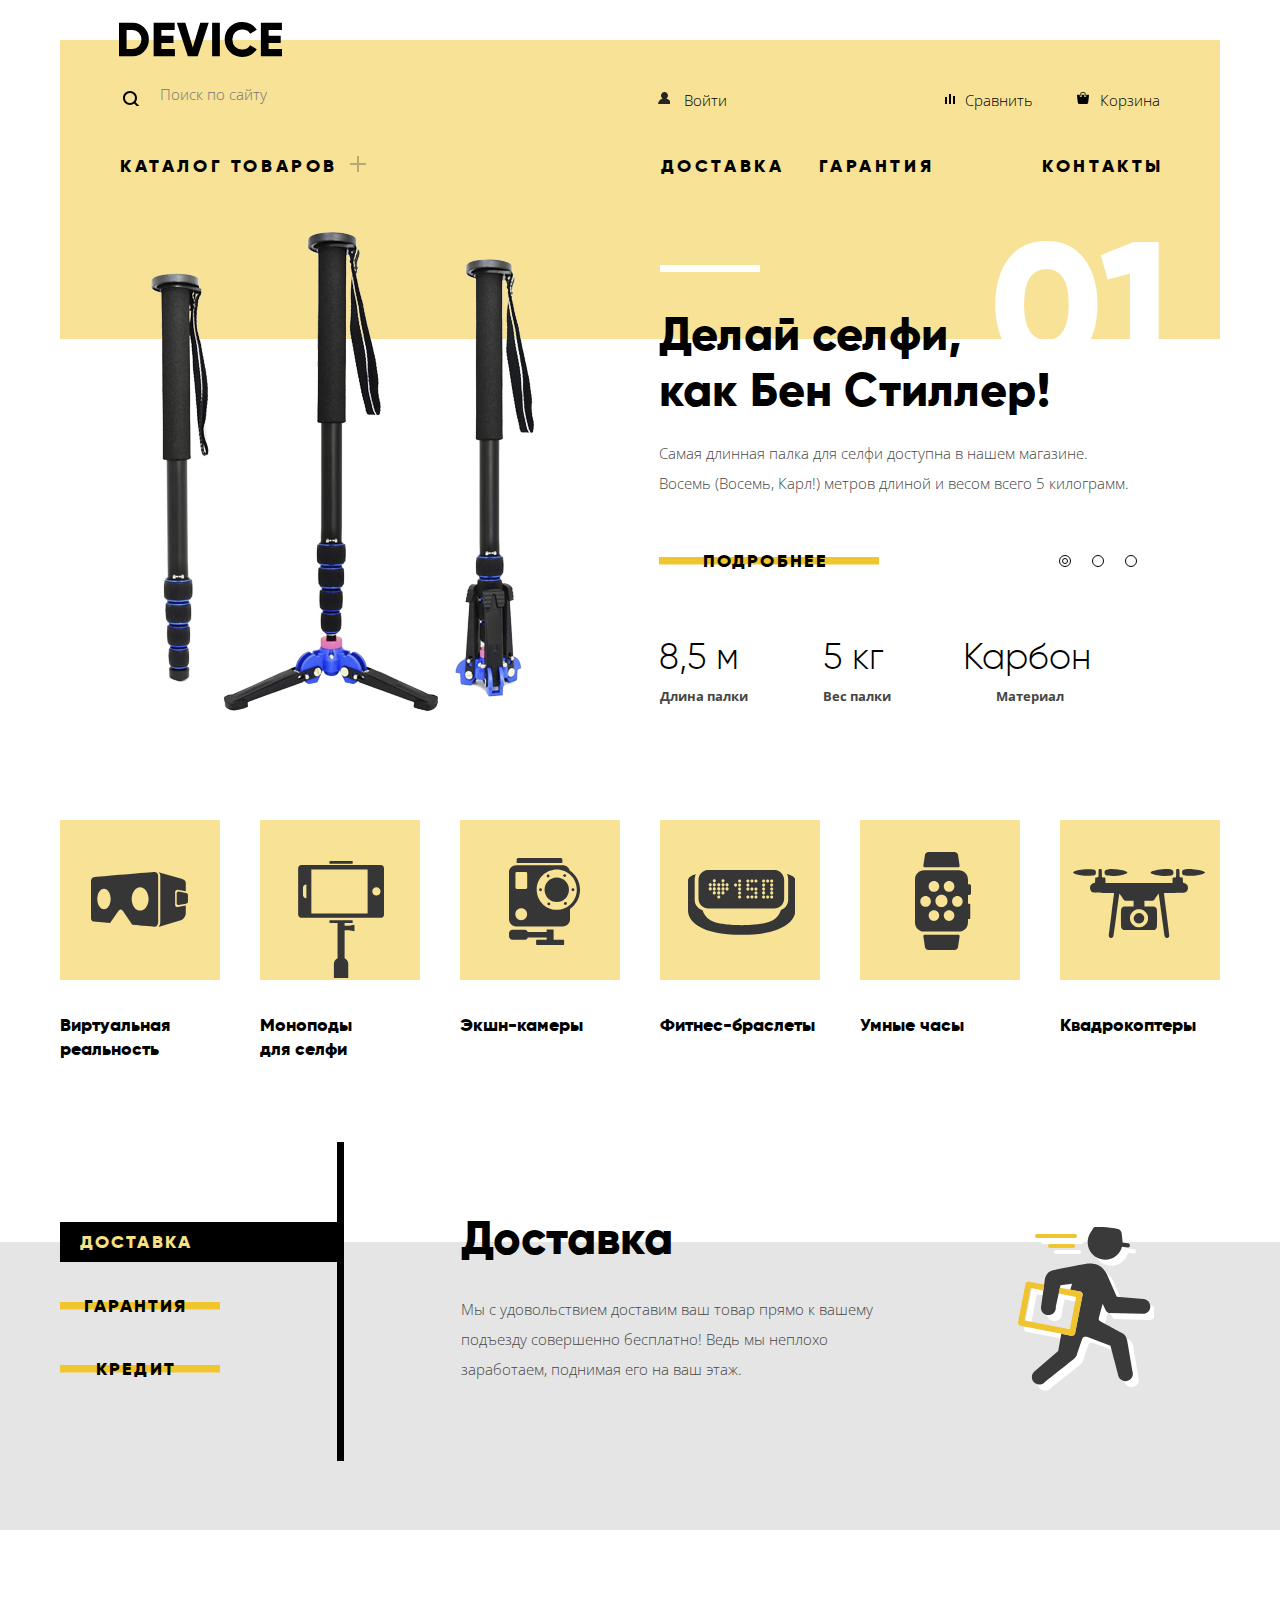
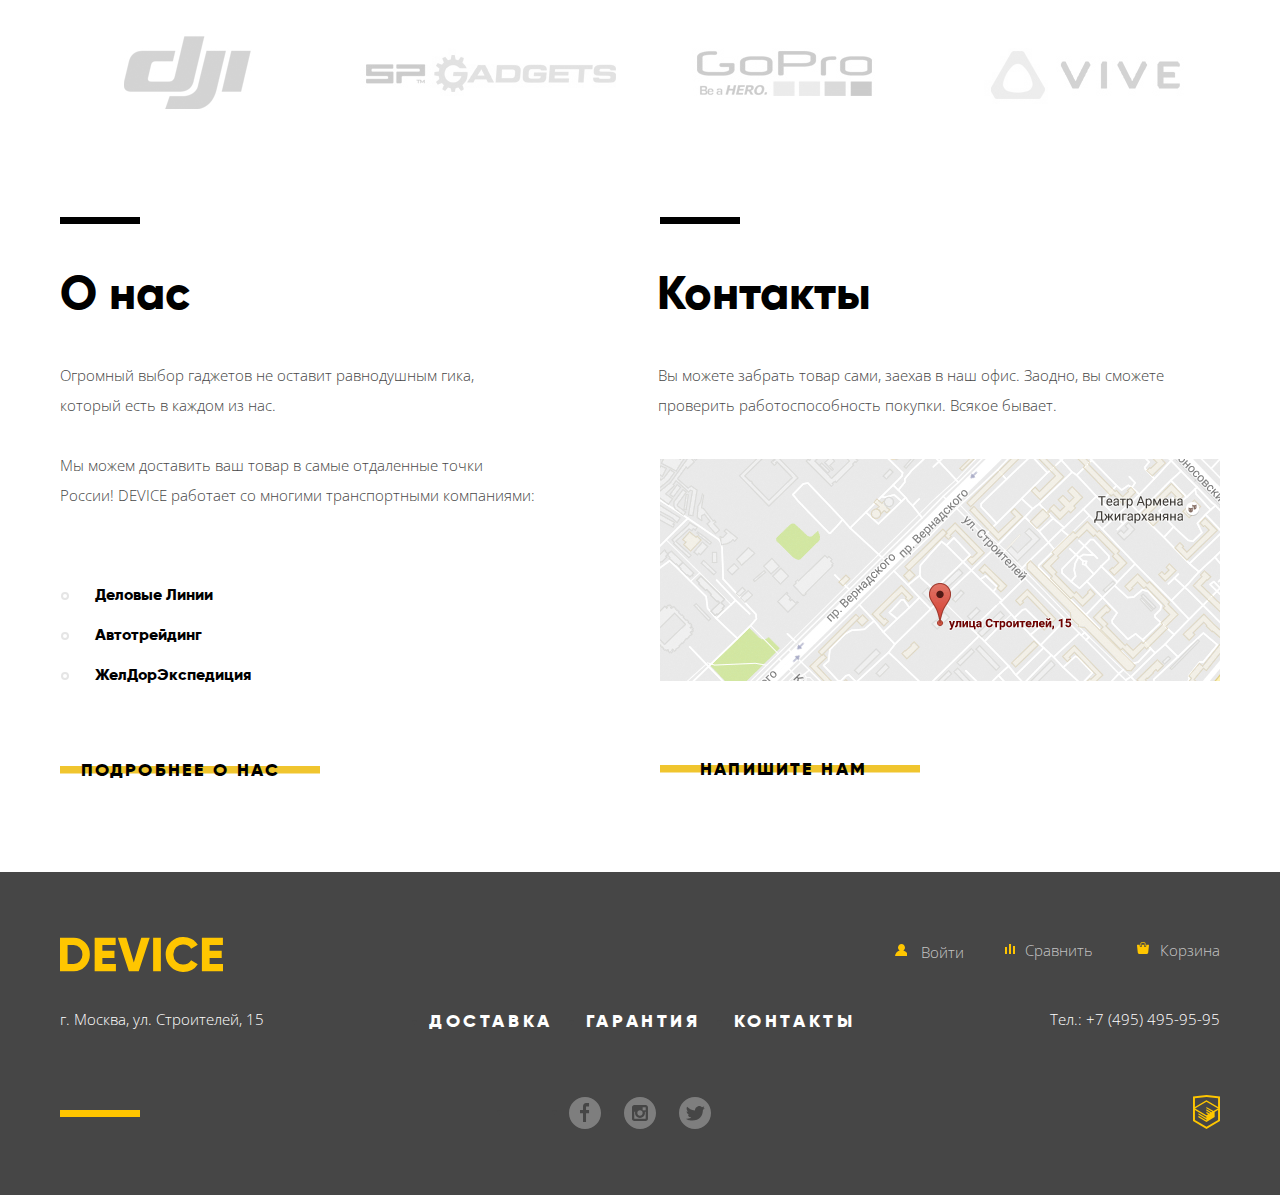
==== commit 53fb9ca4: "правки" ====
--- a/index.html
+++ b/index.html
@@ -6,7 +6,7 @@
   <title>HTML Academy: Девайс</title>
   <link href="https://fonts.googleapis.com/css?family=Open+Sans:300,400&amp;subset=cyrillic" rel="stylesheet">
   <link href="css/normalize.css" rel="stylesheet">
-  <link href="css/style-min.css" rel="stylesheet">
+  <link href="css/style.css" rel="stylesheet">
 </head>
 
 <body>
@@ -17,7 +17,7 @@
         <div class="header-top">
           <form class="search-form" action="https://echo.htmlacademy.ru" method="get">
             <input class="search-input" name="search" placeholder="Поиск по сайту" type="search">
-            <button type="submit" class="button-search">Найти</button>
+            <button type="submit" class="button-search" tabindex="-1">Найти</button>
           </form>
           <ul class="user-navigation user-navigation-logged-out">
             <li><a class="user-navigation-login user-navigation-item" href="#">Войти</a></li>
@@ -51,15 +51,15 @@
     </header>
   </div>
   <main>
+    <h1 class="visually-hidden">Интернет-магазин гаджетов «Девайс»</h1>
     <div class="container slider-container">
-      <h1 class="visually-hidden">Интернет-магазин гаджетов «Девайс»</h1>
-      <input class="visually-hidden" type="radio" id="first-slide" name="toggle" checked>
-      <input class="visually-hidden" type="radio" id="second-slide" name="toggle">
-      <input class="visually-hidden" type="radio" id="third-slide" name="toggle">
+      <input class="visually-hidden" type="radio" id="first-slide" name="toggle" checked tabindex="-1">
+      <input class="visually-hidden" type="radio" id="second-slide" name="toggle" tabindex="-1">
+      <input class="visually-hidden" type="radio" id="third-slide" name="toggle" tabindex="-1">
       <div class="slider-controls">
-        <label for="first-slide">Первый</label>
-        <label for="second-slide">Второй</label>
-        <label for="third-slide">Третий</label>
+        <label for="first-slide" tabindex="0">Первый</label>
+        <label for="second-slide" tabindex="0">Второй</label>
+        <label for="third-slide" tabindex="0">Третий</label>
       </div>
       <ul class="features-slider">
         <li class="first-slide slide" id="slide1">
@@ -70,7 +70,7 @@
             <p class="slider-description">Самая длинная палка для селфи доступна в нашем магазине.
               Восемь (Восемь, Карл!) метров длиной и весом всего 5 килограмм.
             </p>
-            <a href="#" class="about-details button">Подробнее</a>
+            <a href="#" class="about-details button" tabindex="0">Подробнее</a>
             <table class="features-table">
               <tr>
                 <td class="features-definition">8,5 м</td>
@@ -165,14 +165,16 @@
     </section>
     <section class="services">
       <div class="container">
-        <input class="visually-hidden" type="radio" id="middle-slider-first-slide" name="middle-slider-toggle" checked>
-        <input class="visually-hidden" type="radio" id="middle-slider-second-slide" name="middle-slider-toggle">
-        <input class="visually-hidden" type="radio" id="middle-slider-third-slide" name="middle-slider-toggle">
+        <input class="visually-hidden" type="radio" id="middle-slider-first-slide" name="middle-slider-toggle" tabindex="-1"
+          checked>
+        <input class="visually-hidden" type="radio" id="middle-slider-second-slide" name="middle-slider-toggle"
+          tabindex="-1">
+        <input class="visually-hidden" type="radio" id="middle-slider-third-slide" name="middle-slider-toggle" tabindex="-1">
         <div class="middle-slider-wrapper">
           <div class="middle-slider-slider-controls">
-            <label for="middle-slider-first-slide" class="button">Доставка</label>
-            <label for="middle-slider-second-slide" class="button">Гарантия</label>
-            <label for="middle-slider-third-slide" class="button">Кредит</label>
+            <label for="middle-slider-first-slide" class="button button-services" tabindex="0">Доставка</label>
+            <label for="middle-slider-second-slide" class="button button-services" tabindex="0">Гарантия</label>
+            <label for="middle-slider-third-slide" class="button button-services" tabindex="0">Кредит</label>
           </div>
           <ul class="services-slider">
             <li class="services-first-slide" id="middle-slider-slide1">
@@ -234,9 +236,9 @@
           покупки. Всякое бывает.
         </p>
         <a class="map" href="img/bigmap.jpg" aria-label="Открыть карту">
-          <img src="img/map.jpg" width="560" height="222" alt="Карта">
+          <img src="img/map.jpg" width="560" height="222" alt="г. Москва, ул. Строителей, 15">
         </a>
-        <a href="#" class="contact-us button">Напишите нам</a>
+        <a href="form.html" class="contact-us button">Напишите нам</a>
       </section>
     </div>
   </main>
@@ -291,7 +293,7 @@
     <button class="modal-close" type="button" aria-label="Закрыть форму обратной связи">
     </button>
   </section>
-  <script src="js/js-min.js"></script>
+  <script src="js/js.js"></script>
 </body>
 
 </html>
--- a/css/style.css
+++ b/css/style.css
@@ -0,0 +1,2512 @@
+@font-face {
+  font-family: "Gilroy";
+  src: local("Gilroy Light"), local("Gilroy-Light"),
+    url("../fonts/gilroylight.woff2") format("woff2"),
+    url("../fonts/gilroylight.woff") format("woff");
+  font-style: normal;
+  font-weight: 300;
+}
+
+@font-face {
+  font-family: "Gilroy";
+  src: local("Gilroy ExtraBold"), local("Gilroy-ExtraBold"),
+    url("../fonts/gilroyextrabold.woff2") format("woff2"),
+    url("../fonts/gilroyextrabold.woff") format("woff");
+  font-style: normal;
+  font-weight: 800;
+}
+
+*,
+*::before,
+*::after {
+  box-sizing: inherit;
+}
+
+html {
+  box-sizing: border-box;
+}
+
+.content-box-compontent {
+  box-sizing: content-box;
+}
+
+.visually-hidden {
+  position: absolute;
+  clip: rect(0, 0, 0, 0);
+  width: 1px;
+  height: 1px;
+  margin: -1px;
+}
+
+body {
+  margin: 0;
+  min-width: 1200px;
+  font-family: "Open Sans", Arial, sans-serif;
+  font-size: 15px;
+  line-height: 30px;
+  font-weight: 300;
+  color: #464646;
+
+  background-color: #ffffff;
+}
+
+a {
+  text-decoration: none;
+}
+
+img {
+  max-width: 100%;
+  max-height: 100%;
+}
+
+.header {
+  background-image: linear-gradient(180deg, rgba(255, 255, 255, 1), rgba(255, 255, 255, 1) 40px, rgba(240, 197, 46, 0.5) 40px, rgba(240, 197, 46, 0.5) 226px);
+}
+
+.header-top,
+.header-bottom {
+  border: 1px solid transparent;
+}
+
+.logo:hover,
+.footer-logo:hover {
+  opacity: 0.6;
+}
+
+.logo:active,
+.footer-logo:active {
+  opacity: 0.3;
+}
+
+.button-search {
+  background: transparent;
+  color: transparent;
+  border: none;
+}
+
+.search-input:focus+.button-search {
+  width: 85px;
+  height: 49px;
+  border: 2px transparent;
+  border-left: 2px solid #000000;
+  border-top: 2px solid #000000;
+  border-bottom: 2px solid #000000;
+  border-right: 2px solid #000000;
+  background: transparent;
+  float: right;
+  color: #000000;
+  cursor: pointer;
+}
+
+.search-input:focus+.button-search:hover {
+  background-color: #000000;
+  color: #ffffff;
+}
+
+.search-input:focus+.button-search:active {
+  color: rgba(255, 255, 255, 0.3);
+}
+
+.search-form {
+  width: 441px;
+}
+
+.search-input {
+  background-color: rgba(240, 197, 46, 0);
+  color: rgba(0, 0, 0, 0.3);
+  border: 0;
+  width: 356px;
+  padding-left: 40px;
+  padding-top: 19px;
+  padding-bottom: 15px;
+  outline: none;
+  font-family: "Open Sans", Arial, sans-serif;
+  font-weight: 300;
+}
+
+.search-input:focus {
+  height: 49px;
+  border-bottom: 2px solid #000000;
+  background: transparent;
+  width: 356px;
+  padding-bottom: 11px;
+}
+
+.search-form:hover .search-input::-webkit-input-placeholder {
+  color: rgba(0, 0, 0, 0.6);
+}
+
+.search-form:hover .search-input:-ms-input-placeholder {
+  color: rgba(0, 0, 0, 0.6);
+}
+
+.search-form:hover .search-input::-ms-input-placeholder {
+  color: rgba(0, 0, 0, 0.6);
+}
+
+.search-form:hover .search-input::placeholder {
+  color: rgba(0, 0, 0, 0.6);
+}
+
+.search-input:focus {
+  color: rgba(0, 0, 0, 1);
+}
+
+.button-search:active {
+  color: rgba(255, 255, 255, 0.3);
+  background-color: #000000;
+  width: 85px;
+  height: 49px;
+  border-left: 2px solid #000000;
+  border-top: 2px solid #000000;
+  border-bottom: 2px solid #000000;
+  border-right: 2px solid #000000;
+  float: right;
+  cursor: pointer;
+}
+
+
+.user-navigation,
+.dropdown-list,
+.site-navigation {
+  list-style: none;
+  color: #000000;
+}
+
+.user-navigation a,
+.dropdown-list a,
+.site-navigation a,
+.dropdown {
+  color: #000000;
+}
+
+.user-navigation a:hover,
+.dropdown-list a:hover,
+.site-navigation a:hover,
+.dropdown:hover {
+  opacity: 0.6;
+}
+
+.user-navigation a:active,
+.dropdown-list a:active,
+.site-navigation a:active,
+.dropdown:active {
+  color: rgba(0, 0, 0, 0.3);
+}
+
+.site-navigation a,
+.dropdown {
+  font-family: "Gilroy", Arial, sans-serif;
+  font-size: 18px;
+  font-weight: 800;
+  line-height: 24px;
+  text-transform: uppercase;
+  letter-spacing: 3.6px;
+}
+
+.features-slider {
+  list-style: none;
+  position: relative;
+}
+
+.slider-title {
+  color: #000000;
+  font-family: "Gilroy", Arial, sans-serif;
+  font-size: 47px;
+  font-weight: 800;
+  line-height: 56px;
+  letter-spacing: 0.17px;
+}
+
+.slider-title-number {
+  color: #ffffff;
+  font-family: "Gilroy", Arial, sans-serif;
+  font-size: 179px;
+  font-weight: 800;
+  line-height: 179.2px;
+}
+
+.slider-description {
+  font-family: "Open Sans", Arial, sans-serif;
+  font-size: 15px;
+  font-weight: 300;
+  line-height: 30px;
+}
+
+.button {
+  color: #000000;
+  font-family: "Gilroy", Arial, sans-serif;
+  font-size: 18px;
+  font-weight: 800;
+  line-height: 24px;
+  text-transform: uppercase;
+  padding-top: 6px;
+  padding-right: 7px;
+  width: 220px;
+  border: none;
+  background-image: linear-gradient(180deg, transparent, transparent 14px, #f0c52e 14px, #f0c52e 21px, transparent 22px, transparent 40px);
+  text-align: center;
+  height: 40px;
+  letter-spacing: 2.15px;
+  display: inline-block;
+  vertical-align: top;
+}
+
+.button:hover,
+.button:focus {
+  background-image: linear-gradient(#f0c52e, #f0c52e);
+  cursor: pointer;
+}
+
+.button:active {
+  color: rgba(0, 0, 0, 0.3);
+}
+
+.features-definition {
+  color: #000000;
+  font-family: "Gilroy", Arial, sans-serif;
+  font-size: 36px;
+  font-weight: 300;
+  line-height: 48px;
+}
+
+.features-header {
+  font-size: 13px;
+  line-height: 20px;
+}
+
+.category-list {
+  list-style: none;
+}
+
+.category-name {
+  color: #000000;
+  font-family: "Gilroy", Arial, sans-serif;
+  font-size: 18px;
+  font-weight: 800;
+  line-height: 24px;
+}
+
+.category-name:active {
+  color: rgba(0, 0, 0, 0.3)
+}
+
+.services {
+  background-image: linear-gradient(180deg, #ffffff, #ffffff 100px, #e5e5e5 100px, #e5e5e5 388px);
+}
+
+.services-list {
+  list-style: none;
+}
+
+.service-name {
+  color: #000000;
+  font-family: "Gilroy", Arial, sans-serif;
+  font-size: 47px;
+  font-weight: 800;
+  line-height: 48px;
+}
+
+.brands-list {
+  list-style: none;
+}
+
+.brands-item a {
+  -webkit-filter: grayscale(100%);
+  filter: grayscale(100%);
+  opacity: 0.2;
+}
+
+.brands-item:hover a,
+.brands-item a:focus {
+  -webkit-filter: none;
+  filter: none;
+  opacity: 1;
+  transition: 1s;
+}
+
+.about-title {
+  color: #000000;
+  font-family: "Gilroy", Arial, sans-serif;
+  font-size: 47px;
+  font-weight: 800;
+  line-height: 48px;
+}
+
+.about-partners {
+  list-style: none;
+  margin-bottom: 57px;
+}
+
+.about-partners-item {
+  color: #000000;
+  font-family: "Gilroy", Arial, sans-serif;
+  font-size: 16px;
+  font-weight: 800;
+  line-height: 40px;
+}
+
+.contacts-title {
+  color: #000000;
+  font-family: "Gilroy", Arial, sans-serif;
+  font-size: 47px;
+  font-weight: 800;
+  line-height: 48px;
+}
+
+.footer {
+  background-color: #464646;
+  border: 1px solid transparent;
+}
+
+.footer-user-navigation .user-navigation-item {
+  color: rgba(255, 255, 255, 0.7);
+}
+
+.footer-user-navigation .user-navigation-item:hover {
+  color: rgba(255, 255, 255, 1);
+}
+
+.footer-user-navigation>li a.user-navigation-item:hover::before {
+  opacity: 0.6;
+}
+
+.footer-user-navigation>li a.user-navigation-item:active::before {
+  opacity: 0.3;
+}
+
+.footer-user-navigation .user-navigation-item:active {
+  color: rgba(255, 255, 255, 0.3);
+}
+
+a.user-navigation-username {
+  display: inline;
+}
+
+.footer-site-navigation .site-navigation-item,
+.footer-address,
+.footer-tel,
+.footer-tel a {
+  color: rgba(255, 255, 255, 1);
+  font-style: normal
+}
+
+.footer-address {
+  min-width: 203px;
+}
+
+.footer-tel {
+  min-width: 164px
+}
+
+.footer-site-navigation .site-navigation-item {
+  font-family: "Gilroy", Arial, sans-serif;
+  font-size: 18px;
+  font-weight: 800;
+  line-height: 24px;
+  text-transform: uppercase;
+  letter-spacing: 3.6px;
+}
+
+.footer-site-navigation .site-navigation-item:hover {
+  color: rgba(255, 255, 255, 0.6);
+}
+
+.footer-site-navigation .site-navigation-item:active {
+  color: rgba(255, 255, 255, 0.3);
+}
+
+.write-us-form input[type="text"],
+.write-us-form input[type="email"] {
+  font: inherit;
+  background-color: rgba(242, 242, 242, 1);
+  border: none;
+  width: 360px;
+  height: 50px;
+  padding-left: 20px;
+  color: rgba(70, 70, 70, 0.4);
+}
+
+.write-us-form input[type="text"]:invalid,
+.write-us-form input[type="email"]:invalid {
+  background-color: rgba(237, 181, 181, 0.5);
+  color: rgba(70, 70, 70, 0.4);
+}
+
+.write-us-form input[type="text"]:focus,
+.write-us-form input[type="email"]:focus,
+.write-us-form textarea:focus {
+  background-color: rgba(255, 255, 255, 0.5);
+  border: 3px solid #f0c52e;
+  outline: none;
+  color: #464646;
+}
+
+.write-us-form textarea {
+  resize: none;
+  background-color: rgba(242, 242, 242, 1);
+  padding-top: 8px;
+  padding-left: 20px;
+  width: 760px;
+  height: 156px;
+  border: none;
+  font: inherit;
+  color: rgba(70, 70, 70, 0.4);
+}
+
+.write-us-form input::-webkit-input-placeholder,
+.write-us-form textarea::-webkit-input-placeholder {
+  opacity: 0.4;
+  color: #464646;
+  font-family: "Open Sans", Arial, sans-serif;
+  font-size: 14px;
+  font-weight: 400;
+}
+
+.write-us-form input:-ms-input-placeholder,
+.write-us-form textarea:-ms-input-placeholder {
+  opacity: 0.4;
+  color: #464646;
+  font-family: "Open Sans", Arial, sans-serif;
+  font-size: 14px;
+  font-weight: 400;
+}
+
+.write-us-form input::-ms-input-placeholder,
+.write-us-form textarea::-ms-input-placeholder {
+  opacity: 0.4;
+  color: #464646;
+  font-family: "Open Sans", Arial, sans-serif;
+  font-size: 14px;
+  font-weight: 400;
+}
+
+.write-us-form input::placeholder,
+.write-us-form textarea::placeholder {
+  opacity: 0.4;
+  color: #464646;
+  font-family: "Open Sans", Arial, sans-serif;
+  font-size: 14px;
+  font-weight: 400;
+}
+
+button.button {
+  background: transparent;
+  background-image: linear-gradient(180deg, transparent, transparent 19px, #f0c52e 20px, #f0c52e 27px, transparent 27px, transparent 40px);
+}
+
+.category-title {
+  color: #000000;
+  font-family: "Gilroy", Arial, sans-serif;
+  font-size: 47px;
+  font-weight: 800;
+  line-height: 48px;
+}
+
+.breadcrumbs {
+  list-style: none;
+}
+
+.breadcrumbs-item,
+.sort-item a {
+  color: rgba(0, 0, 0, 0.3);
+  font-family: "Open Sans", Arial, sans-serif;
+  font-size: 14px;
+  font-weight: 300;
+  line-height: 24px;
+}
+
+.breadcrumbs-item:hover,
+.sort-item a:hover {
+  color: rgba(0, 0, 0, 0.6);
+}
+
+.breadcrumbs-item:active {
+  color: rgba(0, 0, 0, 0.1);
+}
+
+.sort-item a:active,
+.sort-item-current a {
+  color: #000000;
+  font-family: "Open Sans", Arial, sans-serif;
+  font-size: 14px;
+  font-weight: 400;
+  line-height: 18px;
+}
+
+.filter-header,
+.sort-header {
+  color: #000000;
+  font-family: "Gilroy", Arial, sans-serif;
+  font-size: 16px;
+  font-weight: 800;
+  line-height: 24px;
+  text-transform: uppercase;
+  letter-spacing: 0.91px;
+}
+
+.sort-list {
+  list-style: none;
+}
+
+.sort-list li {
+  margin-right: 31px;
+}
+
+.sort-item {
+  font-size: 14px;
+  font-weight: 400;
+  flex-shrink: 0;
+}
+
+.sort-order {
+  display: flex;
+  max-height: 10px;
+  margin-top: 20px;
+  list-style: none;
+}
+
+.sort-up {
+  border-width: 0 5.5px 10px 5.5px;
+  border-color: transparent transparent #231f20 transparent;
+  border-style: solid;
+  display: block;
+  margin-right: 18px;
+  opacity: 0.2;
+}
+
+.sort-down {
+  border-width: 10px 5.5px 0 5.5px;
+  border-color: #231f20 transparent transparent transparent;
+  border-style: solid;
+  display: block;
+  opacity: 0.2;
+}
+
+.sort-up.active,
+.sort-down.active,
+.sort-up:active,
+.sort-down:active {
+  opacity: 1;
+}
+
+.sort-up:hover,
+.sort-down:hover {
+  opacity: 0.4;
+}
+
+.goods-list {
+  list-style: none;
+  margin: 0;
+  margin-top: 30px;
+}
+
+.goods-item-name {
+  color: #000000;
+  font-family: "Gilroy", Arial, sans-serif;
+  font-size: 18px;
+  font-weight: 800;
+  line-height: 24px;
+}
+
+.goods-item-price {
+  color: #464646;
+  font-family: "Gilroy", Arial, sans-serif;
+  font-size: 16px;
+  font-weight: 300;
+  line-height: 24px;
+}
+
+.goods-item-image:hover {
+  opacity: 0.7;
+}
+
+.compare {
+  line-height: 20px;
+  font-family: "Open Sans", Arial, sans-serif;
+  font-size: 13px;
+  font-weight: 300;
+  border: none;
+  background: none;
+  cursor: pointer;
+  color: rgba(0, 0, 0, 0.5)
+}
+
+.compare:hover {
+  color: #000000;
+}
+
+.compare:active {
+  color: rgba(0, 0, 0, 0.2);
+}
+
+.page-navigation {
+  width: 760px;
+  height: 70px;
+  padding: 1px;
+  background-color: rgba(235, 235, 235, 1);
+  display: flex;
+  margin-top: -10px;
+}
+
+.page-numbers {
+  display: flex;
+  list-style: none;
+  width: 100%;
+  justify-content: center;
+  padding-left: 19px;
+  margin-top: 20px;
+}
+
+.prev,
+.next {
+  display: block;
+  width: 137px;
+  padding-left: 29px;
+  padding-right: 30px;
+  padding-top: 22px;
+  color: #000000;
+  font-family: "Gilroy", Arial, sans-serif;
+  font-size: 16px;
+  font-weight: 800;
+  line-height: 24px;
+  text-transform: uppercase;
+  letter-spacing: 0.91px;
+}
+
+.next {
+  padding-right: 41px;
+}
+
+.prev:hover,
+.next:hover {
+  background-color: rgb(216, 216, 216)
+}
+
+.prev:active,
+.next:active {
+  color: rgba(0, 0, 0, 0.3)
+}
+
+.page-number:not(:first-child) {
+  margin-left: 31px;
+}
+
+.page-number a {
+  color: rgba(0, 0, 0, 0.3);
+  font-family: "Gilroy", Arial, sans-serif;
+  font-size: 16px;
+  font-weight: 800;
+}
+
+.page-number a:hover {
+  color: rgba(0, 0, 0, 0.6);
+}
+
+.page-number a:active,
+.page-number-current a {
+  color: rgba(0, 0, 0, 1);
+}
+
+/* Позциционирование */
+
+.container {
+  margin: 0 auto;
+  width: 1200px;
+  padding: 0 20px;
+}
+
+.header {
+  min-height: 226px;
+}
+
+.header-top {
+  display: flex;
+  justify-content: space-between;
+}
+
+.user-navigation {
+  display: flex;
+  flex-wrap: wrap;
+}
+
+.user-navigation.user-navigation-logged-out>li:nth-child(n+4) {
+  margin-left: 20px;
+}
+
+.footer-user-navigation {
+  flex-wrap: wrap;
+}
+
+.footer-user-navigation.user-navigation-logged-out>li:nth-child(n+4) {
+  margin-left: 20px;
+}
+
+.dropdown-list {
+  display: none;
+}
+
+.header-bottom {
+  display: flex;
+  justify-content: space-between;
+}
+
+.site-navigation {
+  display: flex;
+  flex-wrap: wrap;
+}
+
+.features-slider {
+  margin: 0;
+  padding-left: 0;
+}
+
+.features-slider li {
+  display: flex;
+  padding-left: 90px;
+  padding-top: 2px;
+  min-height: 594px;
+  background-image: linear-gradient(180deg, rgba(240, 197, 46, 0.5), rgba(240, 197, 46, 0.5) 113px, rgba(255, 255, 255, 1) 113px, rgba(255, 255, 255, 1) 594px);
+}
+
+
+.categories {
+  min-height: 322px;
+}
+
+.services-list {
+  margin: 0;
+}
+
+.category-name {
+  margin: 0;
+}
+
+.category-item:nth-child(2) h2 {
+  max-width: 115px;
+}
+
+.category-list {
+  margin: 0;
+  display: flex;
+  flex-wrap: nowrap;
+}
+
+.services {
+  min-height: 388px;
+}
+
+.service-name {
+  margin-top: 0;
+}
+
+.services-list {
+  margin-top: 0;
+}
+
+.brands-list {
+  display: flex;
+  margin-top: 0;
+  margin-bottom: 0;
+  margin-left: 0;
+  padding-left: 0;
+  flex-wrap: wrap;
+}
+
+.about-contacts-wrapper {
+  min-height: 550px;
+  display: flex;
+  align-items: flex-start;
+  justify-content: space-between;
+  padding-top: 13px;
+  padding-bottom: 80px;
+}
+
+.footer {
+  min-height: 323px;
+}
+
+.footer-top,
+.footer-middle,
+.footer-bottom,
+.footer-user-navigation,
+.footer-site-navigation {
+  display: flex;
+}
+
+.footer-user-navigation {
+  flex-wrap: wrap;
+  list-style: none;
+}
+
+.user-navigation {
+  flex-wrap: wrap;
+}
+
+.modal-write-us {
+  display: none;
+}
+
+.modal-map {
+  display: none;
+}
+
+.breadcrumbs {
+  display: flex;
+}
+
+.main-middle-container {
+  display: flex;
+  margin: 0 auto;
+  width: 1200px;
+  padding: 0 20px;
+}
+
+.main-controls-wrapper {
+  background-image: linear-gradient(to right, #dbdbdb, #dbdbdb 50%, #ebebeb 50%, #ebebeb);
+}
+
+.main-middle-wrapper {
+  background-image: linear-gradient(to right, #efefef, #efefef 50%, #fff 50%, #fff);
+}
+
+.main-controls {
+  display: flex;
+  min-height: 70px;
+}
+
+.filter {
+  min-width: 328px;
+}
+
+.sort {
+  display: flex;
+  width: 830px;
+  background-color: #ebebeb;
+  padding-left: 73px;
+  padding-top: 9px;
+}
+
+.main-right {
+  min-width: 800px;
+  padding-left: 72px;
+  background-color: #ffffff;
+  min-height: 1217px;
+  padding-top: 39px;
+}
+
+.color,
+.bluetooth {
+  display: flex;
+  flex-direction: column;
+}
+
+.goods-list {
+  display: flex;
+  flex-wrap: wrap;
+  padding-left: 0;
+}
+
+.sort-list {
+  display: flex;
+  margin-top: 8px;
+  flex-grow: 1;
+  flex-wrap: wrap;
+}
+
+li.first-slide {
+  display: none;
+}
+
+
+li.second-slide {
+  display: none;
+}
+
+li.third-slide {
+  display: none;
+}
+
+li.services-third-slide,
+li.services-second-slide {
+  display: none;
+}
+
+.services-slider {
+  margin-top: 0;
+}
+
+/* Микросетка */
+.header {
+  padding-top: 22px;
+  padding-left: 59px;
+  padding-right: 55px;
+}
+
+.dropdown {
+  padding-top: 22px;
+  min-width: 240px;
+}
+
+.site-navigation {
+  padding-top: 4px;
+}
+
+.site-navigation-waranty {
+  margin-right: 108px;
+}
+
+.site-navigation-delivery {
+  margin-right: 35px;
+}
+
+
+.user-navigation-logged-out .logged-in {
+  display: none;
+}
+
+.user-navigation-logged-in .logged-out {
+  display: none;
+}
+
+.user-navigation-logged-out li:first-child {
+  margin-top: 0px;
+  min-width: 234px;
+}
+
+.user-navigation-logged-in li:first-child {
+  margin-top: 0px;
+  min-width: 171px;
+}
+
+.user-navigation-logged-in li:nth-child(3) {
+  margin-top: 0px;
+  min-width: 63px;
+}
+
+.user-navigation-logged-in {
+  padding-top: 0px;
+}
+
+.user-navigation-compare {
+  position: relative;
+  padding-left: 20px;
+  margin-left: 47px;
+}
+
+.user-navigation-compare::before {
+  content: "";
+  position: absolute;
+  top: 4px;
+  left: 0px;
+  width: 12px;
+  height: 17px;
+  background-image: url("../img/compare.svg");
+  background-repeat: no-repeat;
+  background-position: 0 0;
+}
+
+.user-navigation {
+  padding-right: 4px;
+  margin-top: 16px;
+}
+
+.user-navigation-basket {
+  margin-left: 50px;
+  margin-right: 0px;
+  padding-left: 17px;
+  position: relative;
+}
+
+.user-navigation-basket::before {
+  content: "";
+  position: absolute;
+  top: 2px;
+  left: -6px;
+  width: 12px;
+  height: 12px;
+  background-image: url("../img/cart.svg");
+  background-repeat: no-repeat;
+  background-position: 0 0;
+}
+
+a.user-navigation-login {
+  position: relative;
+  padding-left: 20px;
+}
+
+a.user-navigation-username {
+  position: relative;
+  padding-left: 20px;
+}
+
+.user-navigation-login::before,
+.user-navigation-username::before {
+  content: "";
+  position: absolute;
+  top: 2px;
+  left: -6px;
+  width: 12px;
+  height: 12px;
+  background-image: url("../img/user.svg");
+  background-repeat: no-repeat;
+  background-position: 0 0;
+}
+
+.search-form {
+  position: relative;
+}
+
+.search-form::before {
+  content: "";
+  position: absolute;
+  top: 24px;
+  left: 3px;
+  width: 17px;
+  height: 15px;
+  background-image: url("../img/search.svg");
+  background-repeat: no-repeat;
+  background-position: 0 0;
+}
+
+.slider-controls label {
+  display: inline-block;
+  vertical-align: top;
+  width: 12px;
+  height: 12px;
+  margin-right: 8px;
+  margin-left: 13px;
+  vertical-align: top;
+
+  background-color: transparent;
+  border: 1px solid rgb(5, 5, 5);
+  border-radius: 50%;
+  cursor: pointer;
+}
+
+.slider-controls {
+  position: absolute;
+  bottom: 235px;
+  right: 95px;
+  z-index: 20;
+  font-size: 0;
+}
+
+#first-slide:checked~.features-slider #slide1,
+#second-slide:checked~.features-slider #slide2,
+#third-slide:checked~.features-slider #slide3 {
+  display: flex;
+}
+
+.features-table th {
+  padding-top: 2px;
+  display: block;
+}
+
+.features-table>tbody tr:first-child {
+  min-width: 156px;
+}
+
+.features-table>tbody tr:nth-child(2) {
+  min-width: 142px;
+}
+
+.features-table tr {
+  display: flex;
+  flex-direction: column;
+  padding-right: 68px;
+  display: block;
+}
+
+.features-table>tbody tr:first-child>th{
+  padding-left: 4px;
+}
+
+.features-table>tbody tr:nth-child(2)>th {
+  margin-left: 2px;
+}
+
+.features-table>tbody tr:nth-child(3)>th {
+  margin-left: 5px;
+}
+
+.features-table>tbody tr:nth-child(2)>tr {
+  margin-right: -2px;
+}
+
+.features-table tbody {
+  display: flex;
+  padding-top: 45px;
+  margin-left: -5px;
+}
+
+.slider-container {
+  position: relative;
+}
+
+.first-label {
+  position: relative;
+}
+
+#first-slide:checked~.slider-controls label:first-child:before,
+#second-slide:checked~.slider-controls label:nth-child(2):before,
+#third-slide:checked~.slider-controls label:nth-child(3):before {
+  content: "";
+
+  position: absolute;
+  display: inline-block;
+  vertical-align: top;
+  width: 6px;
+  height: 6px;
+  margin-right: 8px;
+  margin-top: 2px;
+  margin-left: 2px;
+  vertical-align: top;
+  background-color: transparent;
+  border: 1px solid rgb(5, 5, 5);
+  border-radius: 50%;
+  cursor: pointer;
+}
+
+.slider-title-number {
+  position: absolute;
+  right: 49px;
+  top: -10px;
+  z-index: 5;
+}
+
+.item-info {
+  padding-top: 31px;
+  width: 561px;
+}
+
+.slider-description {
+  max-width: 480px;
+  margin-top: 20px;
+  min-height: 90px;
+}
+
+.slider-title {
+  margin-bottom: 0px;
+  position: relative;
+  z-index: 21;
+}
+
+li.second-slide {
+  padding-left: 116px;
+}
+
+.second-slide img {
+  margin-top: 12px;
+}
+
+li.third-slide {
+  padding-left: 31px;
+}
+
+.third-slide img {
+  margin-top: 65px;
+}
+
+.slide {
+  justify-content: space-between;
+}
+
+.features-table tr:nth-child(2) {
+  padding-left: 3px;
+}
+
+.third-slide>.item-info>.features-table tr:first-child {
+  padding-right: 35px;
+}
+
+.slider-title::before {
+  content: "";
+  position: absolute;
+  background-color: #ffffff;
+  width: 100px;
+  height: 7px;
+  z-index: 100;
+  right: 460px;
+  bottom: 146px;
+}
+
+.dropdown {
+  position: relative;
+  padding-right: 20px;
+}
+
+.dropdown::before {
+  -webkit-transform: rotate(90deg);
+  transform: rotate(90deg);
+}
+
+.dropdown::before,
+.dropdown::after {
+  position: absolute;
+  right: -6px;
+  top: 31px;
+  width: 16px;
+  height: 2px;
+  margin-bottom: -1px;
+  content: "";
+  opacity: 1;
+  background-color: #b9a975;
+}
+
+.site-navigation>li:nth-child(n+4)>a {
+  margin-left: 20px;
+}
+
+.header-bottom {
+  position: relative;
+}
+
+.dropdown:hover+.dropdown-list,
+.dropdown:focus+.dropdown-list,
+.dropdown-list:hover {
+  position: absolute;
+  right: 0px;
+  background-color: #f8e296;
+  display: flex;
+  top: 45px;
+  width: 1160px;
+  min-height: 163px;
+  left: -60px;
+  z-index: 120;
+  padding-left: 20px;
+  padding-top: 30px;
+}
+
+.dropdown-sublist {
+  list-style: none;
+  padding-right: 19px;
+}
+
+.category-list {
+  padding-left: 0;
+  flex-wrap: wrap;
+}
+
+.category-list>li:nth-child(6n) a {
+  margin-right: 0;
+}
+
+.categories {
+  display: flex;
+}
+
+a.category-link {
+  padding-top: 193px;
+  display: block;
+  width: 160px;
+  margin-right: 40px;
+}
+
+.category-item {
+  position: relative;
+}
+
+.virtual-reality:before,
+.monopod:before,
+.action-cameras:before,
+.bracelets:before,
+.smart-watches:before,
+.quadrocopter:before {
+  content: "";
+  position: absolute;
+  top: 52px;
+  left: 31px;
+  width: 125px;
+  height: 125px;
+  background-repeat: no-repeat;
+  background-position: 0 0;
+  z-index: 10;
+}
+
+.virtual-reality:before {
+  background-image: url("../img/popular-1.svg")
+}
+
+.monopod:before {
+  background-image: url("../img/popular-2.svg");
+  top: 41px;
+  left: 38px;
+}
+
+.action-cameras:before {
+  background-image: url("../img/popular-3.svg");
+  top: 38px;
+  left: 49px;
+}
+
+.bracelets:before {
+  background-image: url("../img/popular-4.svg");
+  top: 50px;
+  left: 28px;
+}
+
+.smart-watches:before {
+  background-image: url("../img/popular-5.svg");
+  top: 32px;
+  left: 55px;
+}
+
+
+.quadrocopter:before {
+  background-image: url("../img/poppular-6.svg");
+  top: 49px;
+  left: 13px;
+  width: 132px;
+}
+
+.virtual-reality:after,
+.monopod:after,
+.action-cameras:after,
+.bracelets:after,
+.smart-watches:after,
+.quadrocopter:after {
+  content: "";
+  position: absolute;
+  top: 0px;
+  left: 0px;
+  width: 160px;
+  height: 160px;
+  background-color: #f0c52e;
+  background-repeat: no-repeat;
+  background-position: 0 0;
+  z-index: 5;
+  opacity: 0.5;
+}
+
+.virtual-reality:hover:after,
+.monopod:hover:after,
+.action-cameras:hover:after,
+.bracelets:hover:after,
+.smart-watches:hover:after,
+.quadrocopter:hover:after {
+  opacity: 1;
+}
+
+.virtual-reality:active:before,
+.virtual-reality:active h2,
+.monopod:hover:active:before,
+.monopod:active h2,
+.action-cameras:active:before,
+.action-cameras:active h2,
+.bracelets:active:before,
+.bracelets:active:active h2,
+.smart-watches:active:before,
+.smart-watches:active h2,
+.quadrocopter:active:before,
+.quadrocopter:active h2 {
+  opacity: 0.3;
+}
+
+.middle-slider-wrapper {
+  display: flex;
+}
+
+.middle-slider-slider-controls {
+  display: flex;
+  flex-direction: column;
+  width: 284px;
+  position: relative;
+}
+
+.middle-slider-slider-controls::after {
+  content: "";
+  position: absolute;
+  width: 7px;
+  height: 319px;
+  background-color: #000000;
+  right: 0;
+  top: -82px;
+}
+
+.middle-slider-slider-controls {
+  margin-top: 82px;
+}
+
+.middle-slider-slider-controls .button {
+  width: 160px;
+  padding-left: 4px;
+  margin-bottom: 23px;
+}
+
+#middle-slider-first-slide:checked~.middle-slider-wrapper>.middle-slider-slider-controls label:first-child,
+#middle-slider-second-slide:checked~.middle-slider-wrapper>.middle-slider-slider-controls label:nth-child(2),
+#middle-slider-third-slide:checked~.middle-slider-wrapper>.middle-slider-slider-controls label:nth-child(3) {
+  background-image: linear-gradient(#000000, #000000);
+  color: #f7e184;
+  width: 278px;
+  padding-top: 8px;
+  padding-right: 125px;
+  box-sizing: border-box;
+  margin-top: -2px;
+  margin-bottom: 26px;
+  padding-left: 0px;
+  padding-right: 126px;
+}
+
+.services-slider {
+  width: 876px;
+}
+
+#middle-slider-first-slide:checked~.middle-slider-wrapper>.services-slider #middle-slider-slide1,
+#middle-slider-second-slide:checked~.middle-slider-wrapper>.services-slider #middle-slider-slide2,
+#middle-slider-third-slide:checked~.middle-slider-wrapper>.services-slider #middle-slider-slide3 {
+  display: block;
+}
+
+.services-first-slide {
+  display: none;
+}
+
+.services-slider li {
+  padding-top: 72px;
+  padding-left: 77px;
+  position: relative;
+}
+
+.service-name {
+  margin-bottom: 32px;
+}
+
+.service-description {
+  width: 450px;
+}
+
+.services-slider li::before {
+  content: "";
+  position: absolute;
+  top: 85px;
+  right: 37px;
+  width: 165px;
+  height: 190px;
+  background-repeat: no-repeat;
+  background-position: 0 0;
+  z-index: 5;
+  opacity: 1;
+}
+
+.services-first-slide::before {
+  background-image: url("../img/delivery.svg");
+}
+
+li.services-second-slide::before {
+  background-image: url("../img/warranty.svg");
+  top: 61px;
+  right: 52px;
+}
+
+li.services-third-slide::before {
+  background-image: url("../img/credit.svg");
+  top: 61px;
+  right: 61px;
+}
+
+.brands {
+  min-height: 287px;
+  padding-top: 94px;
+}
+
+.brands-item:not(:first-child) {
+  padding-left: 40px;
+}
+
+.contacts {
+  min-height: 562px;
+  display: flex;
+  flex-direction: column;
+}
+
+.about {
+  min-height: 562px;
+  display: flex;
+  flex-direction: column;
+}
+
+.about .button,
+.contacts .button {
+  padding-right: 19px;
+  width: 260px;
+  display: block;
+}
+
+.about-title {
+  margin-bottom: 28px;
+  position: relative;
+}
+
+.about-title::before {
+  content: "";
+  width: 80px;
+  height: 7px;
+  top: -52px;
+  position: absolute;
+  background-color: #000000;
+}
+
+.about-text {
+  width: 475px;
+}
+
+.about-partners {
+  margin-top: 50px;
+  padding-left: 35px;
+}
+
+.about-partners-item {
+  position: relative;
+}
+
+.about-partners-item::before {
+  content: "";
+  position: absolute;
+  display: inline-block;
+  vertical-align: top;
+  width: 8px;
+  height: 8px;
+  background-color: transparent;
+  border: 2px solid #e5e5e5;
+  border-radius: 50%;
+  left: -34px;
+  top: 17px;
+}
+
+.contacts-title {
+  position: relative;
+  margin-left: 0px;
+  margin-bottom: 28px;
+}
+
+.contacts-title::before {
+  content: "";
+  width: 80px;
+  height: 7px;
+  margin-left: 3px;
+  top: -52px;
+  position: absolute;
+  background-color: #000000;
+}
+
+.contacts {
+  padding-left: 7px;
+  width: 570px;
+}
+
+.contacts-info {
+  padding-left: 1px;
+  margin-bottom: 39px;
+}
+
+.contacts img {
+  margin-left: 3px;
+}
+
+.contacts .button {
+  margin-left: 3px;
+  padding-left: 6px;
+}
+
+.footer-top {
+  padding-top: 47px;
+}
+
+.footer-user-navigation {
+  margin-top: 15px;
+  margin-left: auto;
+}
+
+.footer-user-navigation.user-navigation-logged-in .user-navigation-logout {
+  padding-left: 20px;
+}
+
+.footer-user-navigation.user-navigation-logged-out li:first-child {
+  margin-top: 2px;
+  min-width: 107px;
+}
+
+.footer-user-navigation.user-navigation-logged-out li:nth-child(2) {
+  min-width: 82px;
+}
+
+.footer-user-navigation.user-navigation-logged-out li:nth-child(3) {
+  min-width: 126px;
+}
+
+.user-navigation {
+  margin-top: 18px;
+}
+
+.user-navigation.user-navigation-logged-in li:first-child {
+  min-width: 172px;
+}
+
+.user-navigation.user-navigation-logged-in li:nth-child(2) {
+  min-width: 62px;
+}
+
+.user-navigation.user-navigation-logged-in li:nth-child(3) {
+  min-width: 120px;
+}
+
+.user-navigation.user-navigation-logged-in li:nth-child(4) {
+  margin-left: 0px;
+}
+
+
+
+.footer-user-navigation.user-navigation-logged-in .user-navigation-logout {
+  padding-left: 20px;
+}
+
+.footer-user-navigation.user-navigation-logged-out li:first-child {
+  margin-top: 2px;
+  min-width: 107px;
+}
+
+.footer-user-navigation.user-navigation-logged-out li:nth-child(2) {
+  min-width: 82px;
+}
+
+.footer-user-navigation.user-navigation-logged-out li:nth-child(3) {
+  min-width: 126px;
+}
+
+.footer-user-navigation.user-navigation-logged-in li:first-child {
+  min-width: 150px;
+}
+
+.footer-user-navigation.user-navigation-logged-in li:nth-child(2) {
+  min-width: 40px;
+}
+
+.footer-user-navigation.user-navigation-logged-in li:nth-child(3) {
+  min-width: 139px;
+}
+
+.footer-user-navigation.user-navigation-logged-in li:nth-child(4) {
+  min-width: 120px;
+}
+
+.footer-user-navigation.user-navigation-logged-in li:nth-child(4)>a {
+  margin-top: 0px;
+  margin-left: 44px;
+}
+
+.footer-top .user-navigation-login::before,
+.footer-top .user-navigation-username::before {
+  background-image: url("../img/user-orange.svg");
+}
+
+.footer-top .user-navigation-compare::before {
+  background-image: url("../img/compare-orange.svg");
+}
+
+.footer-top .user-navigation-basket::before {
+  background-image: url("../img/cart-orange.svg");
+}
+
+.footer-user-navigation>li:nth-child(2) a.user-navigation-item {
+  margin-left: -3px;
+}
+
+.footer-logo {
+  margin-top: 17px;
+}
+
+.footer-middle {
+  padding-top: 22px;
+}
+
+ul.footer-site-navigation {
+  margin-top: 2px;
+  padding-left: 0px;
+  margin-left: 165px;
+  flex-wrap: wrap;
+}
+
+.footer-site-navigation li {
+  margin-right: 33px;
+}
+
+.footer-tel {
+  margin-left: auto;
+}
+
+.footer-bottom {
+  position: relative;
+  min-height: 100px;
+}
+
+.footer-bottom::before {
+  content: "";
+  position: absolute;
+  width: 80px;
+  height: 7px;
+  top: 59px;
+  background-color: #ffc600;
+}
+
+.social {
+  display: flex;
+  margin-left: 454px;
+  margin-top: 45px;
+  padding: 0;
+  max-width: 190px;
+  flex-wrap: wrap;
+}
+
+.social li {
+  padding-bottom: 10px;
+}
+
+a.social-button {
+  position: relative;
+  margin-left: 55px;
+  opacity: 0.3;
+}
+
+.social-button::after {
+  content: "";
+  position: absolute;
+  width: 32px;
+  height: 32px;
+  opacity: 1;
+  background-image: url("../img/fb.svg");
+  padding-right: 22px;
+  top: -4px;
+}
+
+.social-button:hover,
+.social-button:focus,
+.developer-logo:hover {
+  opacity: 0.6;
+}
+
+.social-button:active {
+  opacity: 0.1;
+}
+
+.developer-logo:active,
+.developer-logo:focus {
+  opacity: 0.3;
+}
+
+.social-button-facebook::after {
+  background-image: url("../img/fb.svg");
+}
+
+.social-button-instagram::after {
+  background-image: url("../img/inst.svg");
+}
+
+.social-button-twitter::after {
+  background-image: url("../img/twit.svg");
+}
+
+.developer-logo {
+  position: relative;
+  margin-left: auto;
+}
+
+.developer-logo:after {
+  content: "";
+  position: absolute;
+  width: 27px;
+  height: 34px;
+  right: 0;
+  bottom: 22px;
+  background-image: url("../img/logo-html.svg");
+}
+
+/* Микросетка, вторая страница */
+
+.goods-item {
+  position: relative;
+}
+
+.breadcrumbs {
+  margin-left: 20px;
+}
+
+.category-title {
+  margin-top: 37px;
+  margin-left: 59px;
+  margin-bottom: 20px;
+}
+
+.breadcrumbs li:first-child {
+  position: relative;
+  margin-right: 36px;
+}
+
+.breadcrumbs li:not(:first-child) {
+  position: relative;
+  margin-right: 40px;
+}
+
+.breadcrumbs>li:not(:last-of-type)::before,
+.breadcrumbs>li:not(:last-of-type)::after {
+
+  position: absolute;
+  right: -19px;
+  top: 17px;
+  width: 4px;
+  height: 1.3px;
+  margin-bottom: -3px;
+  content: "";
+  background-color: #000;
+}
+
+.breadcrumbs>li:not(:last-of-type)::after {
+  -webkit-transform: translateY(-3px) rotate(45deg);
+  transform: translateY(-3px) rotate(45deg);
+}
+
+.breadcrumbs>li:not(:last-of-type)::before {
+  -webkit-transform: translateY(3px) rotate(-45deg);
+  transform: translateY(3px) rotate(-45deg);
+  width: 5px;
+  top: 14px;
+  right: -20px;
+}
+
+.breadcrumbs>li:not(:first-child)::before {
+  right: -25px;
+}
+
+.breadcrumbs>li:not(:first-child)::after {
+  right: -24px;
+}
+
+.main-top {
+  min-height: 142px;
+}
+
+/* Стили фильтра */
+
+.filter-item {
+  margin: 0;
+  padding: 0;
+  border: none;
+}
+
+.range-filter {
+  width: 260px;
+  margin-top: 20px;
+  box-sizing: content-box;
+}
+
+.filter-item legend {
+  font-size: 18px;
+  line-height: 24px;
+  text-transform: uppercase;
+  font-weight: 700;
+}
+
+.range-controls {
+  position: relative;
+  height: 7px;
+  margin-left: -5px;
+  margin-bottom: 0px;
+  padding-top: 10px;
+  padding-right: 59px;
+  background-color: #f1f1f1;
+  border-radius: 5px;
+}
+
+.range-controls .scale {
+  height: 2px;
+  background: #d7dcde;
+}
+
+.range-controls .bar {
+  width: 60%;
+  height: 2px;
+  margin-left: 0%;
+  background: #91c92f;
+}
+
+.range-controls .toggle {
+  position: absolute;
+  top: 0px;
+  left: 0;
+  width: 4px;
+  height: 4px;
+  padding: 0;
+  border: 8px solid #ffffff;
+  background-color: #ababab;
+  box-shadow: 0 2px 1px 0 #cfcfcf;
+  border-radius: 50%;
+  cursor: pointer;
+}
+
+.range-controls .toggle-min {
+  left: 0px;
+}
+
+.range-controls .toggle-max {
+  left: 113px;
+}
+
+.price-controls {
+  font-size: 0;
+}
+
+.price-controls label {
+  display: inline-block;
+  vertical-align: top;
+  min-width: 91px;
+  font-size: 14px;
+  font-family: "Gilroy", Arial, sans-serif;
+  font-weight: 300;
+  color: #cfcfcf;
+}
+
+.price-controls input {
+  width: 50px;
+  padding: 0px 0px;
+  text-align: left;
+  color: #cfcfcf;
+  border: none;
+  border-radius: 5px;
+  background: #f1f1f1;
+  font-family: "Gilroy", Arial, sans-serif;
+  font-weight: 300;
+}
+
+.filter-form fieldset {
+  border: 0;
+}
+
+.filter-header {
+  width: 328px;
+  padding-left: 61px;
+  padding-top: 9px;
+}
+
+.sort-header {
+  padding-right: 45px;
+}
+
+/* Стили чекбоксов */
+
+.checkbox-color {
+  position: relative;
+  padding-left: 30px;
+  cursor: pointer;
+}
+
+.checkbox-color {
+  position: relative;
+}
+
+input[type="checkbox"]:focus+.checkbox-color::before,
+input[type="radio"]:focus+.checkbox-bluetooth::before {
+  outline-width: 1px;
+  outline-style: dotted;
+}
+
+input[type="checkbox"]:checked+.checkbox-color::before {
+  content: "";
+  position: absolute;
+  top: 4px;
+  left: 0px;
+  width: 25px;
+  height: 25px;
+  background-image: url("../img/checkbox-on.svg");
+  background-repeat: no-repeat;
+  background-position: 0 0;
+}
+
+input[type="checkbox"]+.checkbox-color::before {
+  content: "";
+  position: absolute;
+  top: 4px;
+  left: 0px;
+  width: 25px;
+  height: 25px;
+  background-image: url("../img/checkbox-off.svg");
+  background-repeat: no-repeat;
+  background-position: 0 0;
+}
+
+.filter-form legend {
+  font-family: "Gilroy", Arial, sans-serif;
+  font-size: 18px;
+  font-weight: 800;
+  line-height: 24px;
+  letter-spacing: 0.18px;
+  position: relative;
+}
+
+.filter-title {
+  position: relative;
+}
+
+.price-filter {
+  margin-top: 81px;
+  margin-left: 48px;
+  min-height: 140px;
+}
+
+.color {
+  padding-top: 22px;
+  margin-left: 48px;
+  min-height: 285px;
+}
+
+.filter-form legend::before {
+  content: "";
+  height: 2px;
+  width: 201px;
+  position: absolute;
+  background-color: black;
+  top: -12px;
+}
+
+.checkbox-color {
+  margin-bottom: 10px;
+  padding-left: 39px;
+}
+
+.bluetooth {
+  padding-top: 22px;
+  margin-left: 48px;
+  min-height: 149px;
+}
+
+.checkbox-bluetooth {
+  position: relative;
+}
+
+input[type="radio"]+.checkbox-bluetooth::before {
+  box-sizing: border-box;
+  width: 25px;
+  height: 25px;
+  border: 4px solid #000;
+  border-radius: 50%;
+  position: absolute;
+  left: -1px;
+  top: 2px;
+  content: "";
+}
+
+input[type="radio"]:checked+.checkbox-bluetooth::after {
+  position: absolute;
+  top: 14px;
+  left: -1px;
+  width: 9px;
+  height: 9px;
+  margin-top: -4px;
+  margin-left: 8px;
+  border-radius: 50%;
+  background: #000;
+  content: "";
+}
+
+.checkbox-bluetooth {
+  padding-left: 39px;
+  margin-bottom: 11px;
+  cursor: pointer;
+}
+
+.filter-button {
+  margin-left: 58px;
+  background-color: transparent;
+  width: 200px;
+  padding-left: 1px;
+  padding-top: 7px;
+}
+
+.checkbox-color:hover::before,
+.checkbox-bluetooth:hover::before,
+.checkbox-bluetooth:hover::after {
+  opacity: 0.6;
+}
+
+.color>input:disabled+label,
+.bluetooth>input:disabled+label {
+  color: #a6a6a6;
+}
+
+.color>input:disabled+label::before,
+.bluetooth>input:disabled+label::before,
+.bluetooth>input:disabled+label::after {
+  opacity: 0.25;
+}
+
+/* Стили товаров */
+
+.goods-item-image {
+  position: relative;
+  order: -1;
+  margin-bottom: 25px;
+  min-height: 360px;
+  background-color: #eeeeee;
+}
+
+.goods-pop-up {
+  position: absolute;
+  top: 167px;
+  left: 80px;
+  /* opacity: 0; */
+}
+
+.goods-item:nth-child(1n) {
+  display: flex;
+  flex-direction: column;
+  margin-right: 40px;
+}
+
+.goods-item:nth-child(2n) {
+  margin-right: 0;
+}
+
+.goods-info {
+  display: flex;
+  align-items: flex-start;
+  justify-content: space-between;
+  margin-bottom: 36px;
+}
+
+.goods-info h4 {
+  margin-top: 5px;
+  margin-bottom: 0;
+  max-width: 285px;
+}
+
+.goods-item:nth-child(2)>.goods-info h4 {
+  max-width: 150px;
+}
+
+.goods-item:nth-child(4)>.goods-info h4 {
+  max-width: 220px;
+}
+
+.goods-item-price {
+  padding-top: 8px;
+}
+
+.put-in-basket {
+  width: 200px;
+  padding-right: 21px;
+  z-index: 1100;
+}
+
+.compare {
+  margin-top: 16px;
+  margin-left: 21px;
+}
+
+.goods-item-image {
+  line-height: 0;
+  min-width: 360px;
+  min-height: 380px;
+}
+
+/* Вспылвающие окна */
+
+.modal-show {
+  display: block;
+
+  -webkit-animation: bounce 0.6s;
+
+  animation: bounce 0.6s;
+}
+
+.modal-error {
+  -webkit-animation: shake 0.6s;
+  animation: shake 0.6s;
+}
+
+@-webkit-keyframes shake {
+
+  0%,
+  100% {
+    -webkit-transform: translateX(0);
+    transform: translateX(0);
+  }
+
+  10%,
+  30%,
+  50%,
+  70%,
+  90% {
+    -webkit-transform: translateX(-10px);
+    transform: translateX(-10px);
+  }
+
+  20%,
+  40%,
+  60%,
+  80% {
+    -webkit-transform: translateX(10px);
+    transform: translateX(10px);
+  }
+}
+
+@keyframes shake {
+
+  0%,
+  100% {
+    -webkit-transform: translateX(0);
+    transform: translateX(0);
+  }
+
+  10%,
+  30%,
+  50%,
+  70%,
+  90% {
+    -webkit-transform: translateX(-10px);
+    transform: translateX(-10px);
+  }
+
+  20%,
+  40%,
+  60%,
+  80% {
+    -webkit-transform: translateX(10px);
+    transform: translateX(10px);
+  }
+}
+
+@-webkit-keyframes bounce {
+  0% {
+    -webkit-transform: translateY(-2000px);
+    transform: translateY(-2000px);
+  }
+
+  70% {
+    -webkit-transform: translateY(30px);
+    transform: translateY(30px);
+  }
+
+  90% {
+    -webkit-transform: translateY(-10px);
+    transform: translateY(-10px);
+  }
+
+  100% {
+    -webkit-transform: translateY(0);
+    transform: translateY(0);
+  }
+}
+
+@keyframes bounce {
+  0% {
+    -webkit-transform: translateY(-2000px);
+    transform: translateY(-2000px);
+  }
+
+  70% {
+    -webkit-transform: translateY(30px);
+    transform: translateY(30px);
+  }
+
+  90% {
+    -webkit-transform: translateY(-10px);
+    transform: translateY(-10px);
+  }
+
+  100% {
+    -webkit-transform: translateY(0);
+    transform: translateY(0);
+  }
+}
+
+.modal {
+  position: fixed;
+  box-shadow: 0 30px 50px rgba(0, 0, 0, 0.7);
+  z-index: 50;
+  background-color: white;
+}
+
+.modal-write-us {
+  top: 120px;
+  left: 50%;
+  width: 960px;
+  height: 553px;
+  margin-left: -495px;
+  padding: 91px 102px 91px 102px;
+  padding-left: 102px;
+  padding-right: 50px;
+  padding-top: 91px;
+  padding-bottom: 91px;
+  font-family: "Gilroy", Arial, sans-serif;
+  font-weight: 800;
+  font-size: 18px;
+}
+
+.write-us-form label:first-child {
+  display: inline-block;
+  vertical-align: top;
+  width: 360px;
+  color: #000000;
+}
+
+.write-us-form label:nth-child(2) {
+  display: inline-block;
+  vertical-align: top;
+  width: 360px;
+  margin-left: 36px;
+  color: #000000;
+}
+
+.write-us-form label:nth-child(3) {
+  display: inline-block;
+  vertical-align: top;
+  width: 100%;
+  margin-top: 30px;
+  color: #000000;
+}
+
+.write-us-form label:nth-child(3)>textarea {
+  margin-top: 4px;
+  margin-left: -2px;
+}
+
+.write-us-form input {
+  margin-top: 3px;
+  margin-left: -2px;
+}
+
+.write-us-form textarea {
+  width: 760px;
+}
+
+.write-us-form-button {
+  margin-top: 34px;
+  margin-left: -2px;
+  padding-right: 20px;
+  width: 200px;
+}
+
+.modal-close {
+  position: absolute;
+  top: 21px;
+  right: 22px;
+  width: 55px;
+  height: 55px;
+  cursor: pointer;
+  border: 0;
+  border-radius: 50%;
+  background-color: #f7e296;
+  opacity: 0.5;
+}
+
+.modal-close:hover {
+  opacity: 1;
+}
+
+.modal-close:active,
+.modal-close:active::before,
+.modal-close:active::after {
+  opacity: 0.3;
+}
+
+.modal-close::before,
+.modal-close::after {
+  position: absolute;
+  top: 50%;
+  left: 9px;
+  width: 36px;
+  height: 2px;
+  content: "";
+  background-color: #fff;
+}
+
+.modal-close::before {
+  -webkit-transform: rotate(45deg);
+  transform: rotate(45deg);
+}
+
+.modal-close::after {
+  -webkit-transform: rotate(-45deg);
+  transform: rotate(-45deg);
+}
+
+.modal-map {
+  top: 120px;
+  left: 50%;
+  width: 960px;
+  height: 559px;
+  margin-left: -495px;
+}
+
+.modal-map iframe {
+  border: none;
+}
+
+.map {
+  margin-bottom: 61px;
+}
+
+.new-product::before,
+.new-product::after {
+  content: "";
+  position: absolute;
+  top: 29px;
+  right: 27px;
+  border-radius: 50%;
+  width: 60px;
+  height: 60px;
+  border: 2px solid #000000;
+  opacity: 0.1;
+  color: #000000;
+  font-family: "Gilroy", Arial, sans-serif;
+  font-size: 14px;
+  font-weight: 800;
+  line-height: 24px;
+  text-transform: uppercase;
+}
+
+.new-product::after {
+  padding-top: 17px;
+  padding-left: 16px;
+  content: "new";
+  border: 0;
+  opacity: 0.2;
+}
+
+.brands-item a {
+  background-color: grey;
+  display: block;
+  width: 260px;
+  height: 100px;
+}
+
+.modal-map {
+  background-image: url("../img/bigmap.jpg");
+  background-repeat: no-repeat;
+  background-size: cover;
+}
+
+.put-in-basket,
+.compare {
+  opacity: 0;
+}
+
+.put-in-basket:focus,
+.compare:focus {
+ opacity: 1;
+}
+
+.goods-item-image:hover .put-in-basket,
+.goods-item-image:hover .compare
+{
+  opacity: 1;
+}
+
+.button-services {
+  padding-right: 12px;
+}
+
+.main-top {
+  border-bottom: 1px solid transparent;
+
+}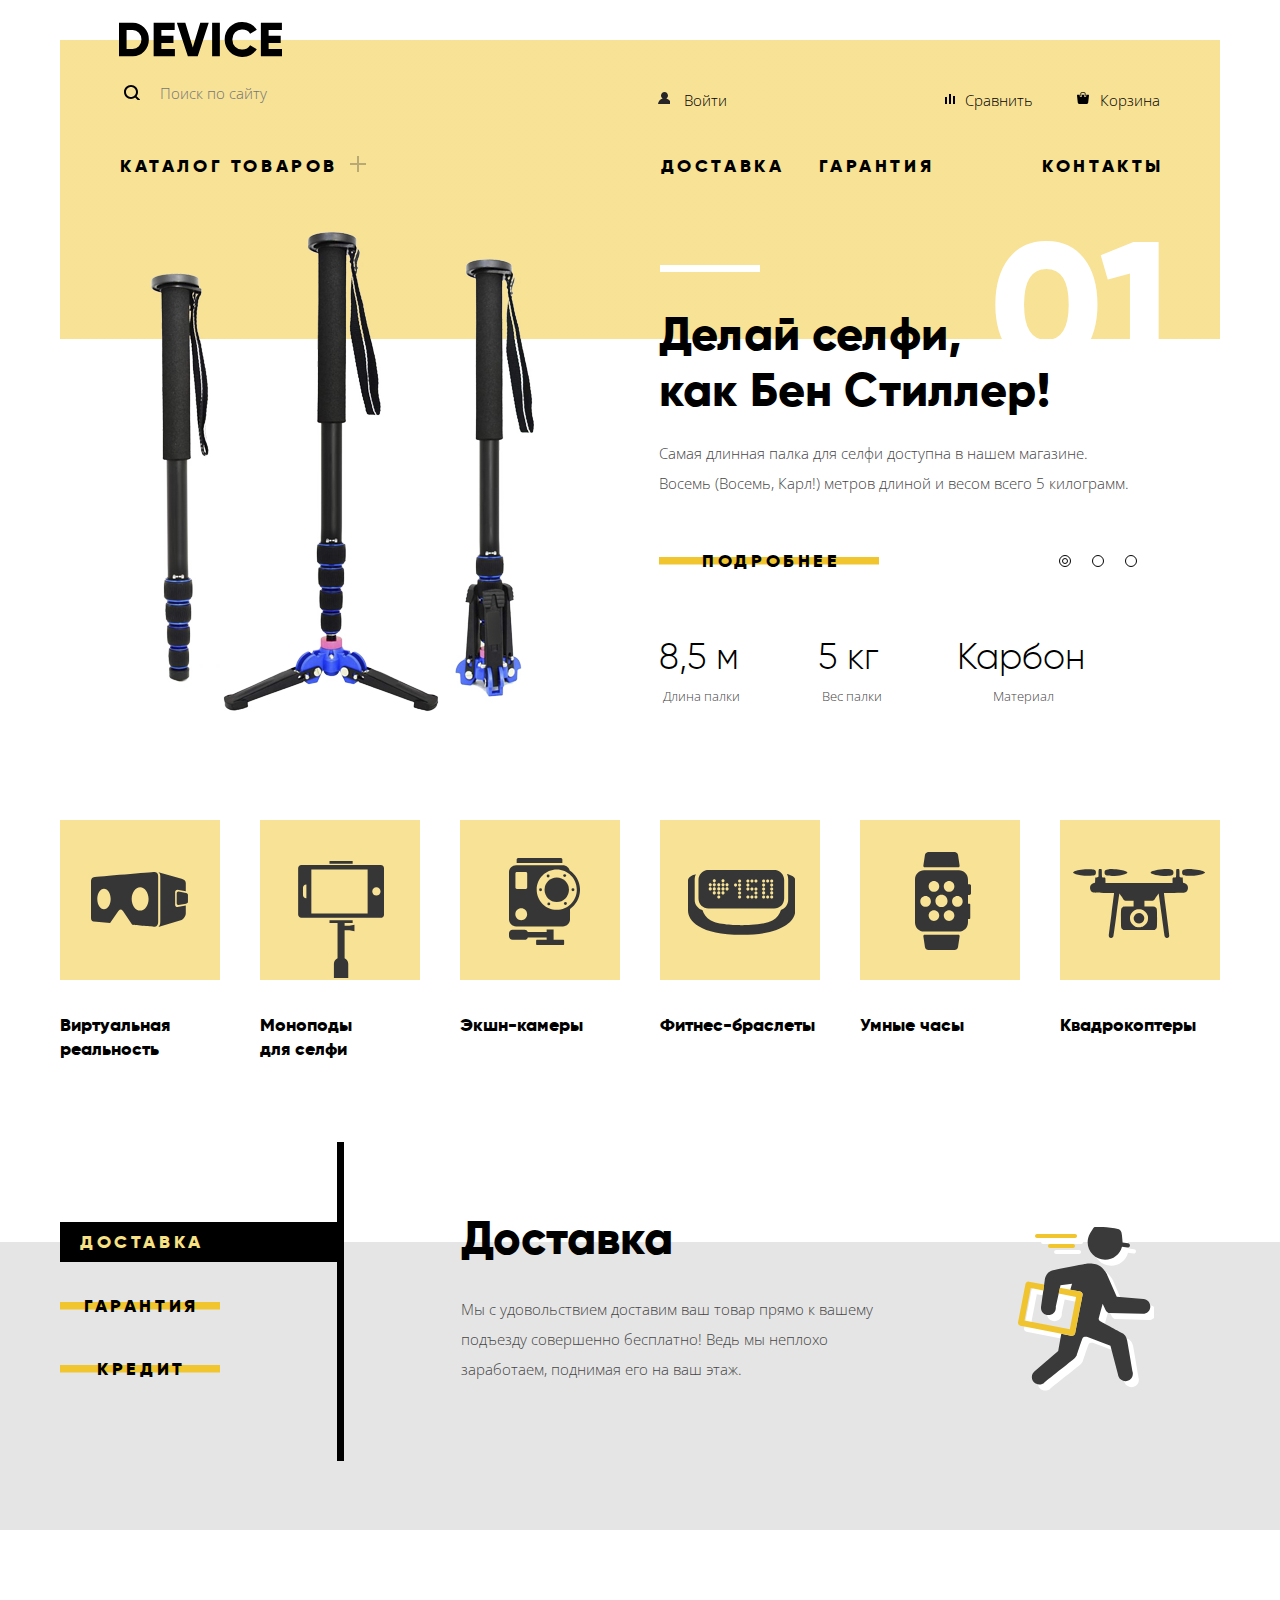
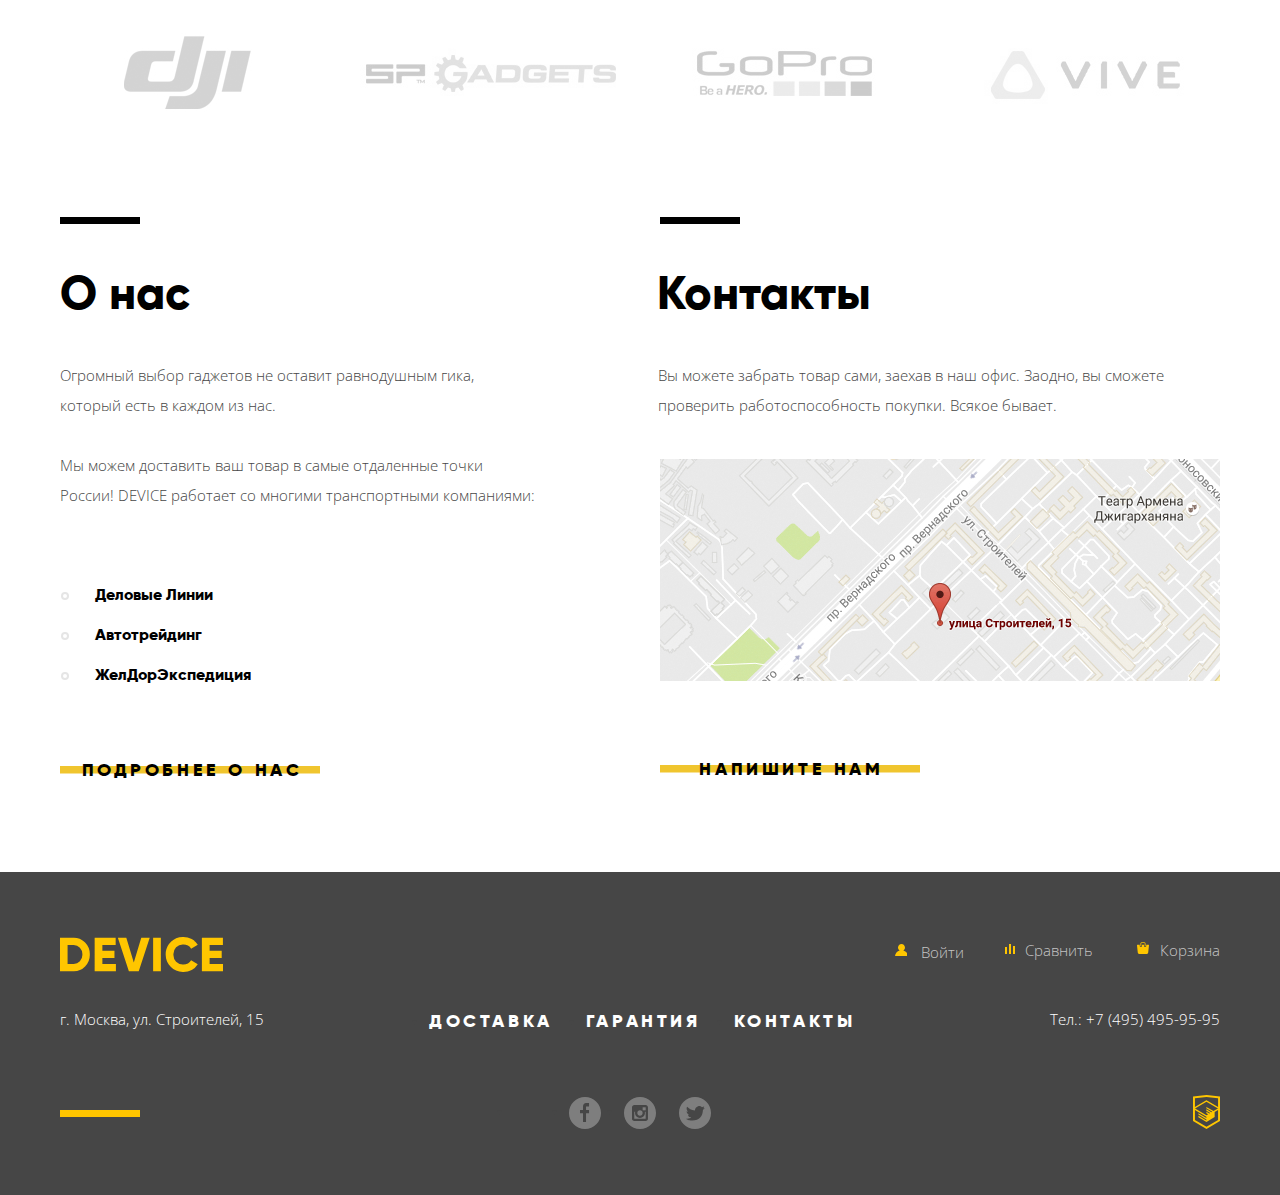
==== commit 1a3a42f8: "правки" ====
--- a/index.html
+++ b/index.html
@@ -293,7 +293,7 @@
     <button class="modal-close" type="button" aria-label="Закрыть форму обратной связи">
     </button>
   </section>
-  <script src="js/js.js"></script>
+  <script src="js/js-min.js"></script>
 </body>
 
 </html>
--- a/css/style.css
+++ b/css/style.css
@@ -1,33 +1,29 @@
 @font-face {
   font-family: "Gilroy";
-  src: local("Gilroy Light"), local("Gilroy-Light"),
-    url("../fonts/gilroylight.woff2") format("woff2"),
-    url("../fonts/gilroylight.woff") format("woff");
+  src: local("Gilroy Light"), local("Gilroy-Light"), url(../fonts/gilroylight.woff2) format("woff2"), url(../fonts/gilroylight.woff) format("woff");
   font-style: normal;
-  font-weight: 300;
+  font-weight: 300
 }
 
 @font-face {
   font-family: "Gilroy";
-  src: local("Gilroy ExtraBold"), local("Gilroy-ExtraBold"),
-    url("../fonts/gilroyextrabold.woff2") format("woff2"),
-    url("../fonts/gilroyextrabold.woff") format("woff");
+  src: local("Gilroy ExtraBold"), local("Gilroy-ExtraBold"), url(../fonts/gilroyextrabold.woff2) format("woff2"), url(../fonts/gilroyextrabold.woff) format("woff");
   font-style: normal;
-  font-weight: 800;
+  font-weight: 800
 }
 
 *,
-*::before,
-*::after {
-  box-sizing: inherit;
+::before,
+::after {
+  box-sizing: inherit
 }
 
 html {
-  box-sizing: border-box;
+  box-sizing: border-box
 }
 
 .content-box-compontent {
-  box-sizing: content-box;
+  box-sizing: content-box
 }
 
 .visually-hidden {
@@ -35,7 +31,7 @@
   clip: rect(0, 0, 0, 0);
   width: 1px;
   height: 1px;
-  margin: -1px;
+  margin: -1px
 }
 
 body {
@@ -46,152 +42,163 @@
   line-height: 30px;
   font-weight: 300;
   color: #464646;
-
-  background-color: #ffffff;
+  background-color: #fff
 }
 
 a {
-  text-decoration: none;
+  text-decoration: none
 }
 
 img {
   max-width: 100%;
-  max-height: 100%;
+  max-height: 100%
 }
 
 .header {
-  background-image: linear-gradient(180deg, rgba(255, 255, 255, 1), rgba(255, 255, 255, 1) 40px, rgba(240, 197, 46, 0.5) 40px, rgba(240, 197, 46, 0.5) 226px);
+  background-image: linear-gradient(180deg, #fff, #fff 40px, rgba(240, 197, 46, .5) 40px, rgba(240, 197, 46, .5) 226px)
 }
 
 .header-top,
 .header-bottom {
-  border: 1px solid transparent;
+  border: 1px solid transparent
 }
 
 .logo:hover,
 .footer-logo:hover {
-  opacity: 0.6;
+  opacity: .6
 }
 
 .logo:active,
 .footer-logo:active {
-  opacity: 0.3;
+  opacity: .3
 }
 
 .button-search {
-  background: transparent;
+  background: 0 0;
   color: transparent;
-  border: none;
+  border: 0
 }
 
 .search-input:focus+.button-search {
   width: 85px;
   height: 49px;
   border: 2px transparent;
-  border-left: 2px solid #000000;
-  border-top: 2px solid #000000;
-  border-bottom: 2px solid #000000;
-  border-right: 2px solid #000000;
-  background: transparent;
+  border-left: 2px solid #000;
+  border-top: 2px solid #000;
+  border-bottom: 2px solid #000;
+  border-right: 2px solid #000;
+  background: 0 0;
   float: right;
-  color: #000000;
-  cursor: pointer;
+  color: #000;
+  cursor: pointer
 }
 
 .search-input:focus+.button-search:hover {
-  background-color: #000000;
-  color: #ffffff;
+  background-color: #000;
+  color: #fff
 }
 
 .search-input:focus+.button-search:active {
-  color: rgba(255, 255, 255, 0.3);
+  color: rgba(255, 255, 255, .3)
 }
 
 .search-form {
-  width: 441px;
+  width: 441px
 }
 
 .search-input {
-  background-color: rgba(240, 197, 46, 0);
-  color: rgba(0, 0, 0, 0.3);
+  background-color: transparent;
+  color: rgba(0, 0, 0, .3);
   border: 0;
   width: 356px;
   padding-left: 40px;
+  /* padding-top: 19px; */
+  /* padding-bottom: 15px; */
+  /* padding-bottom: 30px;*/
   padding-top: 19px;
-  padding-bottom: 15px;
-  outline: none;
+  outline: 0;
   font-family: "Open Sans", Arial, sans-serif;
   font-weight: 300;
+  line-height: 30px;
+  padding-bottom: 14px;
+  border-bottom: 2px solid transparent;
+  height: 49px;
 }
 
 .search-input:focus {
   height: 49px;
-  border-bottom: 2px solid #000000;
-  background: transparent;
+  border-bottom: 2px solid #000;
+  background: 0 0;
   width: 356px;
-  padding-bottom: 11px;
+  padding-bottom: 14px;
+  /* padding-bottom: 12px */
+    /* padding-top: 21px; */
 }
 
 .search-form:hover .search-input::-webkit-input-placeholder {
-  color: rgba(0, 0, 0, 0.6);
+  color: rgba(0, 0, 0, .6)
 }
 
 .search-form:hover .search-input:-ms-input-placeholder {
-  color: rgba(0, 0, 0, 0.6);
+  color: rgba(0, 0, 0, .6)
 }
 
 .search-form:hover .search-input::-ms-input-placeholder {
-  color: rgba(0, 0, 0, 0.6);
+  color: rgba(0, 0, 0, .6)
 }
 
 .search-form:hover .search-input::placeholder {
-  color: rgba(0, 0, 0, 0.6);
+  color: rgba(0, 0, 0, .6)
 }
 
 .search-input:focus {
-  color: rgba(0, 0, 0, 1);
+  color: #000
 }
 
 .button-search:active {
-  color: rgba(255, 255, 255, 0.3);
-  background-color: #000000;
+  color: rgba(255, 255, 255, .3);
+  background-color: #000;
   width: 85px;
   height: 49px;
-  border-left: 2px solid #000000;
-  border-top: 2px solid #000000;
-  border-bottom: 2px solid #000000;
-  border-right: 2px solid #000000;
+  border-left: 2px solid #000;
+  border-top: 2px solid #000;
+  border-bottom: 2px solid #000;
+  border-right: 2px solid #000;
   float: right;
   cursor: pointer;
-}
-
+  outline: none;
+}
+
+.button-search:focus {
+  outline: none;
+}
 
 .user-navigation,
 .dropdown-list,
 .site-navigation {
   list-style: none;
-  color: #000000;
+  color: #000
 }
 
 .user-navigation a,
 .dropdown-list a,
 .site-navigation a,
 .dropdown {
-  color: #000000;
+  color: #000
 }
 
 .user-navigation a:hover,
 .dropdown-list a:hover,
 .site-navigation a:hover,
 .dropdown:hover {
-  opacity: 0.6;
+  opacity: .6
 }
 
 .user-navigation a:active,
 .dropdown-list a:active,
 .site-navigation a:active,
 .dropdown:active {
-  color: rgba(0, 0, 0, 0.3);
+  color: rgba(0, 0, 0, .3)
 }
 
 .site-navigation a,
@@ -201,40 +208,40 @@
   font-weight: 800;
   line-height: 24px;
   text-transform: uppercase;
-  letter-spacing: 3.6px;
+  letter-spacing: 3.6px
 }
 
 .features-slider {
   list-style: none;
-  position: relative;
+  position: relative
 }
 
 .slider-title {
-  color: #000000;
+  color: #000;
   font-family: "Gilroy", Arial, sans-serif;
   font-size: 47px;
   font-weight: 800;
   line-height: 56px;
-  letter-spacing: 0.17px;
+  letter-spacing: .17px
 }
 
 .slider-title-number {
-  color: #ffffff;
+  color: #fff;
   font-family: "Gilroy", Arial, sans-serif;
   font-size: 179px;
   font-weight: 800;
-  line-height: 179.2px;
+  line-height: 179.2px
 }
 
 .slider-description {
   font-family: "Open Sans", Arial, sans-serif;
   font-size: 15px;
   font-weight: 300;
-  line-height: 30px;
+  line-height: 30px
 }
 
 .button {
-  color: #000000;
+  color: #000;
   font-family: "Gilroy", Arial, sans-serif;
   font-size: 18px;
   font-weight: 800;
@@ -243,78 +250,78 @@
   padding-top: 6px;
   padding-right: 7px;
   width: 220px;
-  border: none;
+  border: 0;
   background-image: linear-gradient(180deg, transparent, transparent 14px, #f0c52e 14px, #f0c52e 21px, transparent 22px, transparent 40px);
   text-align: center;
   height: 40px;
-  letter-spacing: 2.15px;
+  letter-spacing: 3.6px;
   display: inline-block;
-  vertical-align: top;
+  vertical-align: top
 }
 
 .button:hover,
 .button:focus {
   background-image: linear-gradient(#f0c52e, #f0c52e);
-  cursor: pointer;
+  cursor: pointer
 }
 
 .button:active {
-  color: rgba(0, 0, 0, 0.3);
+  color: rgba(0, 0, 0, .3)
 }
 
 .features-definition {
-  color: #000000;
+  color: #000;
   font-family: "Gilroy", Arial, sans-serif;
   font-size: 36px;
   font-weight: 300;
-  line-height: 48px;
+  line-height: 48px
 }
 
 .features-header {
   font-size: 13px;
-  line-height: 20px;
+  line-height: 20px
 }
 
 .category-list {
-  list-style: none;
+  list-style: none
 }
 
 .category-name {
-  color: #000000;
+  color: #000;
   font-family: "Gilroy", Arial, sans-serif;
   font-size: 18px;
   font-weight: 800;
-  line-height: 24px;
+  line-height: 24px
 }
 
 .category-name:active {
-  color: rgba(0, 0, 0, 0.3)
+  color: rgba(0, 0, 0, .3)
 }
 
 .services {
-  background-image: linear-gradient(180deg, #ffffff, #ffffff 100px, #e5e5e5 100px, #e5e5e5 388px);
+  background-image: linear-gradient(180deg, #fff, #fff 100px, #e5e5e5 100px, #e5e5e5 388px)
 }
 
 .services-list {
-  list-style: none;
+  list-style: none
 }
 
 .service-name {
-  color: #000000;
+  color: #000;
   font-family: "Gilroy", Arial, sans-serif;
   font-size: 47px;
   font-weight: 800;
-  line-height: 48px;
+  line-height: 48px
 }
 
 .brands-list {
-  list-style: none;
+  list-style: none
 }
 
 .brands-item a {
   -webkit-filter: grayscale(100%);
   filter: grayscale(100%);
-  opacity: 0.2;
+  opacity: .2
 }
 
 .brands-item:hover a,
@@ -322,77 +329,77 @@
   -webkit-filter: none;
   filter: none;
   opacity: 1;
-  transition: 1s;
+  transition: 1s
 }
 
 .about-title {
-  color: #000000;
+  color: #000;
   font-family: "Gilroy", Arial, sans-serif;
   font-size: 47px;
   font-weight: 800;
-  line-height: 48px;
+  line-height: 48px
 }
 
 .about-partners {
   list-style: none;
-  margin-bottom: 57px;
+  margin-bottom: 57px
 }
 
 .about-partners-item {
-  color: #000000;
+  color: #000;
   font-family: "Gilroy", Arial, sans-serif;
   font-size: 16px;
   font-weight: 800;
-  line-height: 40px;
+  line-height: 40px
 }
 
 .contacts-title {
-  color: #000000;
+  color: #000;
   font-family: "Gilroy", Arial, sans-serif;
   font-size: 47px;
   font-weight: 800;
-  line-height: 48px;
+  line-height: 48px
 }
 
 .footer {
   background-color: #464646;
-  border: 1px solid transparent;
+  border: 1px solid transparent
 }
 
 .footer-user-navigation .user-navigation-item {
-  color: rgba(255, 255, 255, 0.7);
+  color: rgba(255, 255, 255, .7)
 }
 
 .footer-user-navigation .user-navigation-item:hover {
-  color: rgba(255, 255, 255, 1);
+  color: #fff
 }
 
 .footer-user-navigation>li a.user-navigation-item:hover::before {
-  opacity: 0.6;
+  opacity: .6
 }
 
 .footer-user-navigation>li a.user-navigation-item:active::before {
-  opacity: 0.3;
+  opacity: .3
 }
 
 .footer-user-navigation .user-navigation-item:active {
-  color: rgba(255, 255, 255, 0.3);
+  color: rgba(255, 255, 255, .3)
 }
 
 a.user-navigation-username {
-  display: inline;
+  display: inline
 }
 
 .footer-site-navigation .site-navigation-item,
 .footer-address,
 .footer-tel,
 .footer-tel a {
-  color: rgba(255, 255, 255, 1);
+  color: #fff;
   font-style: normal
 }
 
 .footer-address {
-  min-width: 203px;
+  min-width: 203px
 }
 
 .footer-tel {
@@ -405,165 +412,209 @@
   font-weight: 800;
   line-height: 24px;
   text-transform: uppercase;
-  letter-spacing: 3.6px;
+  letter-spacing: 3.6px
 }
 
 .footer-site-navigation .site-navigation-item:hover {
-  color: rgba(255, 255, 255, 0.6);
+  color: rgba(255, 255, 255, .6)
 }
 
 .footer-site-navigation .site-navigation-item:active {
-  color: rgba(255, 255, 255, 0.3);
-}
-
-.write-us-form input[type="text"],
-.write-us-form input[type="email"] {
-  font: inherit;
-  background-color: rgba(242, 242, 242, 1);
-  border: none;
+  color: rgba(255, 255, 255, .3)
+}
+
+.write-us-form input[type=text],
+.write-us-form input[type=email] {
+  background-color: rgba(242, 242, 242, .5);
+  border: 0;
   width: 360px;
   height: 50px;
   padding-left: 20px;
-  color: rgba(70, 70, 70, 0.4);
-}
-
-.write-us-form input[type="text"]:invalid,
-.write-us-form input[type="email"]:invalid {
-  background-color: rgba(237, 181, 181, 0.5);
-  color: rgba(70, 70, 70, 0.4);
-}
-
-.write-us-form input[type="text"]:focus,
-.write-us-form input[type="email"]:focus,
+  color: rgb(70, 70, 70, 1)
+}
+
+.write-us-form input[type=text]:hover,
+.write-us-form input[type=email]:hover,
+.write-us-form textarea:hover {
+  background-color: rgb(235, 235, 235, .8)
+}
+
+.write-us-form input[type=text]:invalid,
+.write-us-form input[type=email]:invalid {
+  background-color: rgba(237, 181, 181, .5);
+  color: #464646
+}
+
+.write-us-form input[type=text]:invalid:focus,
+.write-us-form input[type=email]:invalid:focus {
+  background-color: rgba(237, 181, 181, .5);
+  color: #464646
+}
+
+.write-us-form input {
+  box-shadow: none
+}
+
+.write-us-form input[type=text]:invalid::-webkit-input-placeholder,
+.write-us-form input[type=email]:invalid::-webkit-input-placeholder {
+  background-color: rgba(237, 181, 181, .5);
+  color: rgba(70, 70, 70, .4)
+}
+
+.write-us-form input[type=text]:invalid:-ms-input-placeholder,
+.write-us-form input[type=email]:invalid:-ms-input-placeholder {
+  background-color: rgba(237, 181, 181, .5);
+  color: rgba(70, 70, 70, .4)
+}
+
+.write-us-form input[type=text]:invalid::-ms-input-placeholder,
+.write-us-form input[type=email]:invalid::-ms-input-placeholder {
+  background-color: rgba(237, 181, 181, .5);
+  color: rgba(70, 70, 70, .4)
+}
+
+.write-us-form input[type=text]:invalid::placeholder,
+.write-us-form input[type=email]:invalid::placeholder {
+  background-color: rgba(237, 181, 181, .5);
+  color: rgba(70, 70, 70, .4)
+}
+
+.write-us-form input[type=text]:focus,
+.write-us-form input[type=email]:focus,
 .write-us-form textarea:focus {
-  background-color: rgba(255, 255, 255, 0.5);
+  background-color: rgba(255, 255, 255, .5);
   border: 3px solid #f0c52e;
-  outline: none;
-  color: #464646;
+  outline: 0;
+  color: #464646
 }
 
 .write-us-form textarea {
   resize: none;
-  background-color: rgba(242, 242, 242, 1);
+  background-color: rgba(242, 242, 242, .5);
   padding-top: 8px;
   padding-left: 20px;
   width: 760px;
   height: 156px;
-  border: none;
+  border: 0;
   font: inherit;
-  color: rgba(70, 70, 70, 0.4);
-}
-
-.write-us-form input::-webkit-input-placeholder,
-.write-us-form textarea::-webkit-input-placeholder {
-  opacity: 0.4;
   color: #464646;
   font-family: "Open Sans", Arial, sans-serif;
   font-size: 14px;
-  font-weight: 400;
+  font-weight: 400
+}
+
+.write-us-form input::-webkit-input-placeholder,
+.write-us-form textarea::-webkit-input-placeholder {
+  color: rgb(70, 70, 70, .4);
+  font-family: "Open Sans", Arial, sans-serif;
+  font-size: 14px;
+  font-weight: 400
 }
 
 .write-us-form input:-ms-input-placeholder,
 .write-us-form textarea:-ms-input-placeholder {
-  opacity: 0.4;
-  color: #464646;
+  color: rgb(70, 70, 70, .4);
+  font-family: "Open Sans", Arial, sans-serif;
+  font-size: 14px;
+  font-weight: 400
+}
+
+.write-us-form input::-ms-input-placeholder,
+.write-us-form textarea::-ms-input-placeholder {
+  color: rgb(70, 70, 70, .4);
+  font-family: "Open Sans", Arial, sans-serif;
+  font-size: 14px;
+  font-weight: 400
+}
+
+.write-us-form input::placeholder,
+.write-us-form textarea::placeholder {
+  color: rgb(70, 70, 70, .4);
+  font-family: "Open Sans", Arial, sans-serif;
+  font-size: 14px;
+  font-weight: 400
+}
+
+button.button {
+  background: 0 0;
+  background-image: linear-gradient(180deg, transparent, transparent 19px, #f0c52e 20px, #f0c52e 27px, transparent 27px, transparent 40px)
+}
+
+.category-title {
+  color: #000;
+  font-family: "Gilroy", Arial, sans-serif;
+  font-size: 47px;
+  font-weight: 800;
+  line-height: 48px
+}
+
+.breadcrumbs {
+  list-style: none
+}
+
+.breadcrumbs-item,
+.sort-item a {
+  color: rgba(0, 0, 0, .3);
+  font-family: "Open Sans", Arial, sans-serif;
+  font-size: 14px;
+  font-weight: 300;
+  line-height: 24px
+}
+
+.sort-item a {
+  font-family: "Open Sans", Arial, sans-serif;
+  font-weight: 400;
+  line-height: 18px
+}
+
+.breadcrumbs-item:hover,
+.sort-item a:hover {
+  color: rgba(0, 0, 0, .6)
+}
+
+.breadcrumbs-item:active {
+  color: rgba(0, 0, 0, .1)
+}
+
+.sort-item a:active,
+.sort-item-current a {
+  color: #000;
   font-family: "Open Sans", Arial, sans-serif;
   font-size: 14px;
   font-weight: 400;
-}
-
-.write-us-form input::-ms-input-placeholder,
-.write-us-form textarea::-ms-input-placeholder {
-  opacity: 0.4;
-  color: #464646;
-  font-family: "Open Sans", Arial, sans-serif;
-  font-size: 14px;
-  font-weight: 400;
-}
-
-.write-us-form input::placeholder,
-.write-us-form textarea::placeholder {
-  opacity: 0.4;
-  color: #464646;
-  font-family: "Open Sans", Arial, sans-serif;
-  font-size: 14px;
-  font-weight: 400;
-}
-
-button.button {
-  background: transparent;
-  background-image: linear-gradient(180deg, transparent, transparent 19px, #f0c52e 20px, #f0c52e 27px, transparent 27px, transparent 40px);
-}
-
-.category-title {
-  color: #000000;
-  font-family: "Gilroy", Arial, sans-serif;
-  font-size: 47px;
-  font-weight: 800;
-  line-height: 48px;
-}
-
-.breadcrumbs {
-  list-style: none;
-}
-
-.breadcrumbs-item,
-.sort-item a {
-  color: rgba(0, 0, 0, 0.3);
-  font-family: "Open Sans", Arial, sans-serif;
-  font-size: 14px;
-  font-weight: 300;
-  line-height: 24px;
-}
-
-.breadcrumbs-item:hover,
-.sort-item a:hover {
-  color: rgba(0, 0, 0, 0.6);
-}
-
-.breadcrumbs-item:active {
-  color: rgba(0, 0, 0, 0.1);
-}
-
-.sort-item a:active,
-.sort-item-current a {
-  color: #000000;
-  font-family: "Open Sans", Arial, sans-serif;
-  font-size: 14px;
-  font-weight: 400;
-  line-height: 18px;
+  line-height: 18px
 }
 
 .filter-header,
 .sort-header {
-  color: #000000;
+  color: #000;
   font-family: "Gilroy", Arial, sans-serif;
   font-size: 16px;
   font-weight: 800;
   line-height: 24px;
   text-transform: uppercase;
-  letter-spacing: 0.91px;
+  letter-spacing: .91px
 }
 
 .sort-list {
-  list-style: none;
+  list-style: none
 }
 
 .sort-list li {
-  margin-right: 31px;
+  margin-right: 31px
 }
 
 .sort-item {
   font-size: 14px;
   font-weight: 400;
-  flex-shrink: 0;
+  flex-shrink: 0
 }
 
 .sort-order {
   display: flex;
   max-height: 10px;
   margin-top: 20px;
-  list-style: none;
+  list-style: none
 }
 
 .sort-up {
@@ -572,7 +623,7 @@
   border-style: solid;
   display: block;
   margin-right: 18px;
-  opacity: 0.2;
+  opacity: .2
 }
 
 .sort-down {
@@ -580,33 +631,33 @@
   border-color: #231f20 transparent transparent transparent;
   border-style: solid;
   display: block;
-  opacity: 0.2;
+  opacity: .2
 }
 
 .sort-up.active,
 .sort-down.active,
 .sort-up:active,
 .sort-down:active {
-  opacity: 1;
+  opacity: 1
 }
 
 .sort-up:hover,
 .sort-down:hover {
-  opacity: 0.4;
+  opacity: .4
 }
 
 .goods-list {
   list-style: none;
   margin: 0;
-  margin-top: 30px;
+  margin-top: 30px
 }
 
 .goods-item-name {
-  color: #000000;
+  color: #000;
   font-family: "Gilroy", Arial, sans-serif;
   font-size: 18px;
   font-weight: 800;
-  line-height: 24px;
+  line-height: 24px
 }
 
 .goods-item-price {
@@ -614,11 +665,11 @@
   font-family: "Gilroy", Arial, sans-serif;
   font-size: 16px;
   font-weight: 300;
-  line-height: 24px;
+  line-height: 24px
 }
 
 .goods-item-image:hover {
-  opacity: 0.7;
+  opacity: .7
 }
 
 .compare {
@@ -626,27 +677,28 @@
   font-family: "Open Sans", Arial, sans-serif;
   font-size: 13px;
   font-weight: 300;
-  border: none;
-  background: none;
+  border: 0;
+  background: 0 0;
   cursor: pointer;
-  color: rgba(0, 0, 0, 0.5)
+  color: rgba(0, 0, 0, .5)
 }
 
 .compare:hover {
-  color: #000000;
+  color: #000
 }
 
 .compare:active {
-  color: rgba(0, 0, 0, 0.2);
+  color: rgba(0, 0, 0, .2)
 }
 
 .page-navigation {
   width: 760px;
   height: 70px;
   padding: 1px;
-  background-color: rgba(235, 235, 235, 1);
-  display: flex;
-  margin-top: -10px;
+  background-color: #ebebeb;
+  display: flex;
+  margin-top: -11px;
+  margin-bottom: 76px;
 }
 
 .page-numbers {
@@ -654,8 +706,8 @@
   list-style: none;
   width: 100%;
   justify-content: center;
-  padding-left: 19px;
-  margin-top: 20px;
+  padding-left: 33px;
+  margin-top: 20px
 }
 
 .prev,
@@ -663,102 +715,101 @@
   display: block;
   width: 137px;
   padding-left: 29px;
-  padding-right: 30px;
+  padding-right: 0px;
   padding-top: 22px;
-  color: #000000;
+  color: #000;
   font-family: "Gilroy", Arial, sans-serif;
   font-size: 16px;
   font-weight: 800;
   line-height: 24px;
   text-transform: uppercase;
-  letter-spacing: 0.91px;
-}
-
-.next {
-  padding-right: 41px;
+  letter-spacing: 3.2px
+}
+
+a.next {
+  padding-right: 27px;
+  min-width: 132.7px;
 }
 
 .prev:hover,
 .next:hover {
-  background-color: rgb(216, 216, 216)
+  background-color: #d8d8d8
 }
 
 .prev:active,
 .next:active {
-  color: rgba(0, 0, 0, 0.3)
+  color: rgba(0, 0, 0, .3)
 }
 
 .page-number:not(:first-child) {
-  margin-left: 31px;
+  margin-left: 31px
 }
 
 .page-number a {
-  color: rgba(0, 0, 0, 0.3);
+  color: rgba(0, 0, 0, .3);
   font-family: "Gilroy", Arial, sans-serif;
   font-size: 16px;
-  font-weight: 800;
+  font-weight: 800
 }
 
 .page-number a:hover {
-  color: rgba(0, 0, 0, 0.6);
+  color: rgba(0, 0, 0, .6)
 }
 
 .page-number a:active,
 .page-number-current a {
-  color: rgba(0, 0, 0, 1);
-}
-
-/* Позциционирование */
+  color: #000
+}
 
 .container {
   margin: 0 auto;
   width: 1200px;
-  padding: 0 20px;
+  padding: 0 20px
 }
 
 .header {
-  min-height: 226px;
+  min-height: 226px
 }
 
 .header-top {
   display: flex;
-  justify-content: space-between;
+  justify-content: space-between
 }
 
 .user-navigation {
   display: flex;
-  flex-wrap: wrap;
+  flex-wrap: wrap
 }
 
 .user-navigation.user-navigation-logged-out>li:nth-child(n+4) {
-  margin-left: 20px;
+  margin-left: 20px
 }
 
 .footer-user-navigation {
-  flex-wrap: wrap;
+  flex-wrap: wrap
 }
 
 .footer-user-navigation.user-navigation-logged-out>li:nth-child(n+4) {
-  margin-left: 20px;
+  margin-left: 20px
 }
 
 .dropdown-list {
-  display: none;
+  display: none
 }
 
 .header-bottom {
   display: flex;
-  justify-content: space-between;
+  justify-content: space-between
 }
 
 .site-navigation {
   display: flex;
-  flex-wrap: wrap;
+  flex-wrap: wrap
 }
 
 .features-slider {
   margin: 0;
-  padding-left: 0;
+  padding-left: 0
 }
 
 .features-slider li {
@@ -766,42 +817,41 @@
   padding-left: 90px;
   padding-top: 2px;
   min-height: 594px;
-  background-image: linear-gradient(180deg, rgba(240, 197, 46, 0.5), rgba(240, 197, 46, 0.5) 113px, rgba(255, 255, 255, 1) 113px, rgba(255, 255, 255, 1) 594px);
-}
-
+  background-image: linear-gradient(180deg, rgba(240, 197, 46, .5), rgba(240, 197, 46, .5) 113px, #fff 113px, #fff 594px)
+}
 
 .categories {
-  min-height: 322px;
+  min-height: 322px
 }
 
 .services-list {
-  margin: 0;
+  margin: 0
 }
 
 .category-name {
-  margin: 0;
+  margin: 0
 }
 
 .category-item:nth-child(2) h2 {
-  max-width: 115px;
+  max-width: 115px
 }
 
 .category-list {
   margin: 0;
   display: flex;
-  flex-wrap: nowrap;
+  flex-wrap: nowrap
 }
 
 .services {
-  min-height: 388px;
+  min-height: 388px
 }
 
 .service-name {
-  margin-top: 0;
+  margin-top: 0
 }
 
 .services-list {
-  margin-top: 0;
+  margin-top: 0
 }
 
 .brands-list {
@@ -810,7 +860,7 @@
   margin-bottom: 0;
   margin-left: 0;
   padding-left: 0;
-  flex-wrap: wrap;
+  flex-wrap: wrap
 }
 
 .about-contacts-wrapper {
@@ -819,11 +869,11 @@
   align-items: flex-start;
   justify-content: space-between;
   padding-top: 13px;
-  padding-bottom: 80px;
+  padding-bottom: 80px
 }
 
 .footer {
-  min-height: 323px;
+  min-height: 323px
 }
 
 .footer-top,
@@ -831,43 +881,44 @@
 .footer-bottom,
 .footer-user-navigation,
 .footer-site-navigation {
-  display: flex;
+  display: flex
 }
 
 .footer-user-navigation {
   flex-wrap: wrap;
-  list-style: none;
+  list-style: none
 }
 
 .user-navigation {
+  flex-wrap: wrap
+}
+
+.modal-write-us {
+  display: none
+}
+
+.modal-map {
+  display: none
+}
+
+.breadcrumbs {
+  display: flex;
   flex-wrap: wrap;
-}
-
-.modal-write-us {
-  display: none;
-}
-
-.modal-map {
-  display: none;
-}
-
-.breadcrumbs {
-  display: flex;
 }
 
 .main-middle-container {
   display: flex;
   margin: 0 auto;
   width: 1200px;
-  padding: 0 20px;
+  padding: 0 20px
 }
 
 .main-controls-wrapper {
-  background-image: linear-gradient(to right, #dbdbdb, #dbdbdb 50%, #ebebeb 50%, #ebebeb);
+  background-image: linear-gradient(to right, #dbdbdb, #dbdbdb 50%, #ebebeb 50%, #ebebeb)
 }
 
 .main-middle-wrapper {
-  background-image: linear-gradient(to right, #efefef, #efefef 50%, #fff 50%, #fff);
+  background-image: linear-gradient(to right, #efefef, #efefef 50%, #fff 50%, #fff)
 }
 
 .main-controls {
@@ -876,7 +927,11 @@
 }
 
 .filter {
-  min-width: 328px;
+  /* width: 328px; */
+}
+
+.filter-title {
+  color: #000000;
 }
 
 .sort {
@@ -884,138 +939,139 @@
   width: 830px;
   background-color: #ebebeb;
   padding-left: 73px;
-  padding-top: 9px;
+  padding-top: 9px
 }
 
 .main-right {
   min-width: 800px;
-  padding-left: 72px;
-  background-color: #ffffff;
-  min-height: 1217px;
-  padding-top: 39px;
+  padding-left: 71px;
+  background-color: #fff;
+  /* min-height: 1217px; */
+  min-height: 725px;
+  padding-top: 38px;
+  display: flex;
+  flex-wrap: wrap;
+  border:1px solid transparent;
 }
 
 .color,
 .bluetooth {
   display: flex;
-  flex-direction: column;
+  flex-direction: column
 }
 
 .goods-list {
   display: flex;
   flex-wrap: wrap;
-  padding-left: 0;
+  padding-left: 0
 }
 
 .sort-list {
   display: flex;
-  margin-top: 8px;
+  margin-top: 10px;
   flex-grow: 1;
   flex-wrap: wrap;
 }
 
 li.first-slide {
-  display: none;
-}
-
+  display: none
+}
 
 li.second-slide {
-  display: none;
+  display: none
 }
 
 li.third-slide {
-  display: none;
+  display: none
 }
 
 li.services-third-slide,
 li.services-second-slide {
-  display: none;
+  display: none
 }
 
 .services-slider {
-  margin-top: 0;
-}
-
-/* Микросетка */
+  margin-top: 0
+}
+
 .header {
   padding-top: 22px;
   padding-left: 59px;
-  padding-right: 55px;
+  padding-right: 55px
 }
 
 .dropdown {
   padding-top: 22px;
-  min-width: 240px;
+  min-width: 240px
 }
 
 .site-navigation {
-  padding-top: 4px;
+  padding-top: 4px
 }
 
 .site-navigation-waranty {
-  margin-right: 108px;
+  margin-right: 108px
 }
 
 .site-navigation-delivery {
-  margin-right: 35px;
-}
-
+  margin-right: 35px
+}
 
 .user-navigation-logged-out .logged-in {
-  display: none;
+  display: none
 }
 
 .user-navigation-logged-in .logged-out {
-  display: none;
+  display: none
 }
 
 .user-navigation-logged-out li:first-child {
-  margin-top: 0px;
-  min-width: 234px;
+  margin-top: 0;
+  min-width: 234px
 }
 
 .user-navigation-logged-in li:first-child {
-  margin-top: 0px;
-  min-width: 171px;
+  margin-top: 0;
+  min-width: 171px
 }
 
 .user-navigation-logged-in li:nth-child(3) {
-  margin-top: 0px;
-  min-width: 63px;
+  margin-top: 0;
+  min-width: 63px
 }
 
 .user-navigation-logged-in {
-  padding-top: 0px;
+  padding-top: 0
 }
 
 .user-navigation-compare {
   position: relative;
   padding-left: 20px;
-  margin-left: 47px;
+  margin-left: 47px
 }
 
 .user-navigation-compare::before {
   content: "";
   position: absolute;
   top: 4px;
-  left: 0px;
+  left: 0;
   width: 12px;
   height: 17px;
-  background-image: url("../img/compare.svg");
+  background-image: url(../img/compare.svg);
   background-repeat: no-repeat;
-  background-position: 0 0;
+  background-position: 0 0
 }
 
 .user-navigation {
   padding-right: 4px;
-  margin-top: 16px;
+  margin-top: 16px
 }
 
 .user-navigation-basket {
   margin-left: 50px;
-  margin-right: 0px;
+  margin-right: 0;
   padding-left: 17px;
-  position: relative;
+  position: relative
 }
 
 .user-navigation-basket::before {
@@ -1025,19 +1081,19 @@
   left: -6px;
   width: 12px;
   height: 12px;
-  background-image: url("../img/cart.svg");
+  background-image: url(../img/cart.svg);
   background-repeat: no-repeat;
-  background-position: 0 0;
+  background-position: 0 0
 }
 
 a.user-navigation-login {
   position: relative;
-  padding-left: 20px;
+  padding-left: 20px
 }
 
 a.user-navigation-username {
   position: relative;
-  padding-left: 20px;
+  padding-left: 20px
 }
 
 .user-navigation-login::before,
@@ -1048,25 +1104,25 @@
   left: -6px;
   width: 12px;
   height: 12px;
-  background-image: url("../img/user.svg");
+  background-image: url(../img/user.svg);
   background-repeat: no-repeat;
-  background-position: 0 0;
+  background-position: 0 0
 }
 
 .search-form {
-  position: relative;
+  position: relative
 }
 
 .search-form::before {
   content: "";
   position: absolute;
-  top: 24px;
-  left: 3px;
+  top: 18px;
+  left: 4px;
   width: 17px;
   height: 15px;
-  background-image: url("../img/search.svg");
+  background-image: url(../img/search.svg);
   background-repeat: no-repeat;
-  background-position: 0 0;
+  background-position: 0 0
 }
 
 .slider-controls label {
@@ -1077,11 +1133,10 @@
   margin-right: 8px;
   margin-left: 13px;
   vertical-align: top;
-
   background-color: transparent;
-  border: 1px solid rgb(5, 5, 5);
+  border: 1px solid #050505;
   border-radius: 50%;
-  cursor: pointer;
+  cursor: pointer
 }
 
 .slider-controls {
@@ -1089,70 +1144,70 @@
   bottom: 235px;
   right: 95px;
   z-index: 20;
-  font-size: 0;
+  font-size: 0
 }
 
 #first-slide:checked~.features-slider #slide1,
 #second-slide:checked~.features-slider #slide2,
 #third-slide:checked~.features-slider #slide3 {
-  display: flex;
+  display: flex
 }
 
 .features-table th {
   padding-top: 2px;
-  display: block;
+  display: block
 }
 
 .features-table>tbody tr:first-child {
-  min-width: 156px;
+  min-width: 156px
 }
 
 .features-table>tbody tr:nth-child(2) {
-  min-width: 142px;
+  min-width: 142px
 }
 
 .features-table tr {
   display: flex;
   flex-direction: column;
   padding-right: 68px;
-  display: block;
-}
-
-.features-table>tbody tr:first-child>th{
-  padding-left: 4px;
+  display: block
+}
+
+.features-table>tbody tr:first-child>th {
+  padding-left: 4px
 }
 
 .features-table>tbody tr:nth-child(2)>th {
-  margin-left: 2px;
+  margin-left: 2px
 }
 
 .features-table>tbody tr:nth-child(3)>th {
-  margin-left: 5px;
+  margin-left: 5px
 }
 
 .features-table>tbody tr:nth-child(2)>tr {
-  margin-right: -2px;
+  margin-right: -2px
 }
 
 .features-table tbody {
   display: flex;
   padding-top: 45px;
   margin-left: -5px;
+  flex-wrap: wrap;
 }
 
 .slider-container {
-  position: relative;
+  position: relative
 }
 
 .first-label {
-  position: relative;
+  position: relative
 }
 
 #first-slide:checked~.slider-controls label:first-child:before,
 #second-slide:checked~.slider-controls label:nth-child(2):before,
 #third-slide:checked~.slider-controls label:nth-child(3):before {
   content: "";
-
   position: absolute;
   display: inline-block;
   vertical-align: top;
@@ -1163,82 +1218,82 @@
   margin-left: 2px;
   vertical-align: top;
   background-color: transparent;
-  border: 1px solid rgb(5, 5, 5);
+  border: 1px solid #050505;
   border-radius: 50%;
-  cursor: pointer;
+  cursor: pointer
 }
 
 .slider-title-number {
   position: absolute;
   right: 49px;
   top: -10px;
-  z-index: 5;
+  z-index: 5
 }
 
 .item-info {
   padding-top: 31px;
-  width: 561px;
+  width: 561px
 }
 
 .slider-description {
   max-width: 480px;
   margin-top: 20px;
-  min-height: 90px;
+  min-height: 90px
 }
 
 .slider-title {
-  margin-bottom: 0px;
+  margin-bottom: 0;
   position: relative;
-  z-index: 21;
+  z-index: 21
 }
 
 li.second-slide {
-  padding-left: 116px;
+  padding-left: 116px
 }
 
 .second-slide img {
-  margin-top: 12px;
+  margin-top: 12px
 }
 
 li.third-slide {
-  padding-left: 31px;
+  padding-left: 31px
 }
 
 .third-slide img {
-  margin-top: 65px;
+  margin-top: 65px
 }
 
 .slide {
-  justify-content: space-between;
+  justify-content: space-between
 }
 
 .features-table tr:nth-child(2) {
-  padding-left: 3px;
+  padding-left: 3px
 }
 
 .third-slide>.item-info>.features-table tr:first-child {
-  padding-right: 35px;
+  padding-right: 35px
 }
 
 .slider-title::before {
   content: "";
   position: absolute;
-  background-color: #ffffff;
+  background-color: #fff;
   width: 100px;
   height: 7px;
   z-index: 100;
   right: 460px;
-  bottom: 146px;
+  bottom: 146px
 }
 
 .dropdown {
   position: relative;
-  padding-right: 20px;
+  padding-right: 20px
 }
 
 .dropdown::before {
   -webkit-transform: rotate(90deg);
-  transform: rotate(90deg);
+  transform: rotate(90deg)
 }
 
 .dropdown::before,
@@ -1251,22 +1306,22 @@
   margin-bottom: -1px;
   content: "";
   opacity: 1;
-  background-color: #b9a975;
+  background-color: #b9a975
 }
 
 .site-navigation>li:nth-child(n+4)>a {
-  margin-left: 20px;
+  margin-left: 20px
 }
 
 .header-bottom {
-  position: relative;
+  position: relative
 }
 
 .dropdown:hover+.dropdown-list,
 .dropdown:focus+.dropdown-list,
 .dropdown-list:hover {
   position: absolute;
-  right: 0px;
+  right: 0;
   background-color: #f8e296;
   display: flex;
   top: 45px;
@@ -1275,36 +1330,36 @@
   left: -60px;
   z-index: 120;
   padding-left: 20px;
-  padding-top: 30px;
+  padding-top: 30px
 }
 
 .dropdown-sublist {
   list-style: none;
-  padding-right: 19px;
+  padding-right: 19px
 }
 
 .category-list {
   padding-left: 0;
-  flex-wrap: wrap;
+  flex-wrap: wrap
 }
 
 .category-list>li:nth-child(6n) a {
-  margin-right: 0;
+  margin-right: 0
 }
 
 .categories {
-  display: flex;
+  display: flex
 }
 
 a.category-link {
   padding-top: 193px;
   display: block;
   width: 160px;
-  margin-right: 40px;
+  margin-right: 40px
 }
 
 .category-item {
-  position: relative;
+  position: relative
 }
 
 .virtual-reality:before,
@@ -1321,43 +1376,42 @@
   height: 125px;
   background-repeat: no-repeat;
   background-position: 0 0;
-  z-index: 10;
+  z-index: 10
 }
 
 .virtual-reality:before {
-  background-image: url("../img/popular-1.svg")
+  background-image: url(../img/popular-1.svg)
 }
 
 .monopod:before {
-  background-image: url("../img/popular-2.svg");
+  background-image: url(../img/popular-2.svg);
   top: 41px;
-  left: 38px;
+  left: 38px
 }
 
 .action-cameras:before {
-  background-image: url("../img/popular-3.svg");
+  background-image: url(../img/popular-3.svg);
   top: 38px;
-  left: 49px;
+  left: 49px
 }
 
 .bracelets:before {
-  background-image: url("../img/popular-4.svg");
+  background-image: url(../img/popular-4.svg);
   top: 50px;
-  left: 28px;
+  left: 28px
 }
 
 .smart-watches:before {
-  background-image: url("../img/popular-5.svg");
+  background-image: url(../img/popular-5.svg);
   top: 32px;
-  left: 55px;
-}
-
+  left: 55px
+}
 
 .quadrocopter:before {
-  background-image: url("../img/poppular-6.svg");
+  background-image: url(../img/poppular-6.svg);
   top: 49px;
   left: 13px;
-  width: 132px;
+  width: 132px
 }
 
 .virtual-reality:after,
@@ -1368,15 +1422,15 @@
 .quadrocopter:after {
   content: "";
   position: absolute;
-  top: 0px;
-  left: 0px;
+  top: 0;
+  left: 0;
   width: 160px;
   height: 160px;
   background-color: #f0c52e;
   background-repeat: no-repeat;
   background-position: 0 0;
   z-index: 5;
-  opacity: 0.5;
+  opacity: .5
 }
 
 .virtual-reality:hover:after,
@@ -1385,7 +1439,16 @@
 .bracelets:hover:after,
 .smart-watches:hover:after,
 .quadrocopter:hover:after {
-  opacity: 1;
+  opacity: 1
+}
+
+.virtual-reality:focus:after,
+.monopod:focus:after,
+.action-cameras:focus:after,
+.bracelets:focus:after,
+.smart-watches:focus:after,
+.quadrocopter:focus:after {
+  opacity: 1
 }
 
 .virtual-reality:active:before,
@@ -1400,18 +1463,18 @@
 .smart-watches:active h2,
 .quadrocopter:active:before,
 .quadrocopter:active h2 {
-  opacity: 0.3;
+  opacity: .3
 }
 
 .middle-slider-wrapper {
-  display: flex;
+  display: flex
 }
 
 .middle-slider-slider-controls {
   display: flex;
   flex-direction: column;
   width: 284px;
-  position: relative;
+  position: relative
 }
 
 .middle-slider-slider-controls::after {
@@ -1419,62 +1482,61 @@
   position: absolute;
   width: 7px;
   height: 319px;
-  background-color: #000000;
+  background-color: #000;
   right: 0;
-  top: -82px;
+  top: -82px
 }
 
 .middle-slider-slider-controls {
-  margin-top: 82px;
+  margin-top: 82px
 }
 
 .middle-slider-slider-controls .button {
   width: 160px;
   padding-left: 4px;
-  margin-bottom: 23px;
+  margin-bottom: 23px
 }
 
 #middle-slider-first-slide:checked~.middle-slider-wrapper>.middle-slider-slider-controls label:first-child,
 #middle-slider-second-slide:checked~.middle-slider-wrapper>.middle-slider-slider-controls label:nth-child(2),
 #middle-slider-third-slide:checked~.middle-slider-wrapper>.middle-slider-slider-controls label:nth-child(3) {
-  background-image: linear-gradient(#000000, #000000);
+  background-image: linear-gradient(#000, #000);
   color: #f7e184;
   width: 278px;
   padding-top: 8px;
-  padding-right: 125px;
   box-sizing: border-box;
   margin-top: -2px;
   margin-bottom: 26px;
-  padding-left: 0px;
-  padding-right: 126px;
-}
+  padding-right: 118px
+}
+
 
 .services-slider {
-  width: 876px;
+  width: 876px
 }
 
 #middle-slider-first-slide:checked~.middle-slider-wrapper>.services-slider #middle-slider-slide1,
 #middle-slider-second-slide:checked~.middle-slider-wrapper>.services-slider #middle-slider-slide2,
 #middle-slider-third-slide:checked~.middle-slider-wrapper>.services-slider #middle-slider-slide3 {
-  display: block;
+  display: block
 }
 
 .services-first-slide {
-  display: none;
+  display: none
 }
 
 .services-slider li {
   padding-top: 72px;
   padding-left: 77px;
-  position: relative;
+  position: relative
 }
 
 .service-name {
-  margin-bottom: 32px;
+  margin-bottom: 32px
 }
 
 .service-description {
-  width: 450px;
+  width: 450px
 }
 
 .services-slider li::before {
@@ -1487,56 +1549,62 @@
   background-repeat: no-repeat;
   background-position: 0 0;
   z-index: 5;
-  opacity: 1;
+  opacity: 1
 }
 
 .services-first-slide::before {
-  background-image: url("../img/delivery.svg");
+  background-image: url(../img/delivery.svg)
 }
 
 li.services-second-slide::before {
-  background-image: url("../img/warranty.svg");
+  background-image: url(../img/warranty.svg);
   top: 61px;
-  right: 52px;
+  right: 52px
 }
 
 li.services-third-slide::before {
-  background-image: url("../img/credit.svg");
+  background-image: url(../img/credit.svg);
   top: 61px;
-  right: 61px;
+  right: 61px
 }
 
 .brands {
   min-height: 287px;
-  padding-top: 94px;
+  padding-top: 94px
 }
 
 .brands-item:not(:first-child) {
-  padding-left: 40px;
+  padding-left: 40px
 }
 
 .contacts {
   min-height: 562px;
   display: flex;
-  flex-direction: column;
+  flex-direction: column
 }
 
 .about {
   min-height: 562px;
   display: flex;
-  flex-direction: column;
+  flex-direction: column
 }
 
 .about .button,
 .contacts .button {
-  padding-right: 19px;
+  padding-left: 10px;
   width: 260px;
-  display: block;
+  display: block
+}
+
+.about .button {
+  padding-left: 4px;
+  width: 260px;
+  display: block
 }
 
 .about-title {
   margin-bottom: 28px;
-  position: relative;
+  position: relative
 }
 
 .about-title::before {
@@ -1545,20 +1613,20 @@
   height: 7px;
   top: -52px;
   position: absolute;
-  background-color: #000000;
+  background-color: #000
 }
 
 .about-text {
-  width: 475px;
+  width: 475px
 }
 
 .about-partners {
   margin-top: 50px;
-  padding-left: 35px;
+  padding-left: 35px
 }
 
 .about-partners-item {
-  position: relative;
+  position: relative
 }
 
 .about-partners-item::before {
@@ -1572,13 +1640,13 @@
   border: 2px solid #e5e5e5;
   border-radius: 50%;
   left: -34px;
-  top: 17px;
+  top: 17px
 }
 
 .contacts-title {
   position: relative;
-  margin-left: 0px;
-  margin-bottom: 28px;
+  margin-left: 0;
+  margin-bottom: 28px
 }
 
 .contacts-title::before {
@@ -1588,157 +1656,168 @@
   margin-left: 3px;
   top: -52px;
   position: absolute;
-  background-color: #000000;
+  background-color: #000
 }
 
 .contacts {
   padding-left: 7px;
-  width: 570px;
+  width: 570px
 }
 
 .contacts-info {
   padding-left: 1px;
-  margin-bottom: 39px;
+  margin-bottom: 39px
 }
 
 .contacts img {
-  margin-left: 3px;
+  margin-left: 3px
 }
 
 .contacts .button {
   margin-left: 3px;
-  padding-left: 6px;
 }
 
 .footer-top {
-  padding-top: 47px;
+  padding-top: 47px
 }
 
 .footer-user-navigation {
   margin-top: 15px;
-  margin-left: auto;
+  margin-left: auto
+}
+
+a.user-navigation-logout {
+  color: rgba(0, 0, 0, 0.3);
+}
+
+.footer-user-navigation.user-navigation-logged-in .user-navigation-logout {
+  padding-left: 20px
+}
+
+.footer-user-navigation.user-navigation-logged-out li:first-child {
+  margin-top: 2px;
+  min-width: 107px
+}
+
+.footer-user-navigation.user-navigation-logged-out li:nth-child(2) {
+  min-width: 82px
+}
+
+.footer-user-navigation.user-navigation-logged-out li:nth-child(3) {
+  min-width: 126px
+}
+
+.user-navigation {
+  margin-top: 18px
+}
+
+.user-navigation.user-navigation-logged-in li:first-child {
+  min-width: 172px
+}
+
+.user-navigation.user-navigation-logged-in li:nth-child(2) {
+  min-width: 62px
+}
+
+.user-navigation.user-navigation-logged-in li:nth-child(3) {
+  min-width: 120px
+}
+
+.user-navigation.user-navigation-logged-in li:nth-child(4) {
+  margin-left: 0
 }
 
 .footer-user-navigation.user-navigation-logged-in .user-navigation-logout {
   padding-left: 20px;
+  color: rgba(255, 255, 255, 0.3);
+}
+
+.footer-user-navigation.user-navigation-logged-in .user-navigation-logout:hover {
+  color: rgb(255, 255, 255);
+}
+
+.footer-user-navigation.user-navigation-logged-in .user-navigation-logout:active {
+  padding-left: 20px;
+  color: rgba(255, 255, 255, 0.3);
 }
 
 .footer-user-navigation.user-navigation-logged-out li:first-child {
   margin-top: 2px;
-  min-width: 107px;
+  min-width: 107px
 }
 
 .footer-user-navigation.user-navigation-logged-out li:nth-child(2) {
-  min-width: 82px;
+  min-width: 82px
 }
 
 .footer-user-navigation.user-navigation-logged-out li:nth-child(3) {
-  min-width: 126px;
-}
-
-.user-navigation {
-  margin-top: 18px;
-}
-
-.user-navigation.user-navigation-logged-in li:first-child {
-  min-width: 172px;
-}
-
-.user-navigation.user-navigation-logged-in li:nth-child(2) {
-  min-width: 62px;
-}
-
-.user-navigation.user-navigation-logged-in li:nth-child(3) {
-  min-width: 120px;
-}
-
-.user-navigation.user-navigation-logged-in li:nth-child(4) {
-  margin-left: 0px;
-}
-
-
-
-.footer-user-navigation.user-navigation-logged-in .user-navigation-logout {
-  padding-left: 20px;
-}
-
-.footer-user-navigation.user-navigation-logged-out li:first-child {
-  margin-top: 2px;
-  min-width: 107px;
-}
-
-.footer-user-navigation.user-navigation-logged-out li:nth-child(2) {
-  min-width: 82px;
-}
-
-.footer-user-navigation.user-navigation-logged-out li:nth-child(3) {
-  min-width: 126px;
+  min-width: 126px
 }
 
 .footer-user-navigation.user-navigation-logged-in li:first-child {
-  min-width: 150px;
+  min-width: 150px
 }
 
 .footer-user-navigation.user-navigation-logged-in li:nth-child(2) {
-  min-width: 40px;
+  min-width: 40px
 }
 
 .footer-user-navigation.user-navigation-logged-in li:nth-child(3) {
-  min-width: 139px;
+  min-width: 139px
 }
 
 .footer-user-navigation.user-navigation-logged-in li:nth-child(4) {
-  min-width: 120px;
+  min-width: 120px
 }
 
 .footer-user-navigation.user-navigation-logged-in li:nth-child(4)>a {
-  margin-top: 0px;
-  margin-left: 44px;
+  margin-top: 0;
+  margin-left: 44px
 }
 
 .footer-top .user-navigation-login::before,
 .footer-top .user-navigation-username::before {
-  background-image: url("../img/user-orange.svg");
+  background-image: url(../img/user-orange.svg)
 }
 
 .footer-top .user-navigation-compare::before {
-  background-image: url("../img/compare-orange.svg");
+  background-image: url(../img/compare-orange.svg)
 }
 
 .footer-top .user-navigation-basket::before {
-  background-image: url("../img/cart-orange.svg");
+  background-image: url(../img/cart-orange.svg)
 }
 
 .footer-user-navigation>li:nth-child(2) a.user-navigation-item {
-  margin-left: -3px;
+  margin-left: -3px
 }
 
 .footer-logo {
-  margin-top: 17px;
+  margin-top: 17px
 }
 
 .footer-middle {
-  padding-top: 22px;
+  padding-top: 22px
 }
 
 ul.footer-site-navigation {
   margin-top: 2px;
-  padding-left: 0px;
+  padding-left: 0;
   margin-left: 165px;
-  flex-wrap: wrap;
+  flex-wrap: wrap
 }
 
 .footer-site-navigation li {
-  margin-right: 33px;
+  margin-right: 33px
 }
 
 .footer-tel {
-  margin-left: auto;
+  margin-left: auto
 }
 
 .footer-bottom {
   position: relative;
-  min-height: 100px;
+  min-height: 100px
 }
 
 .footer-bottom::before {
@@ -1747,7 +1826,7 @@
   width: 80px;
   height: 7px;
   top: 59px;
-  background-color: #ffc600;
+  background-color: #ffc600
 }
 
 .social {
@@ -1756,17 +1835,17 @@
   margin-top: 45px;
   padding: 0;
   max-width: 190px;
-  flex-wrap: wrap;
+  flex-wrap: wrap
 }
 
 .social li {
-  padding-bottom: 10px;
+  padding-bottom: 10px
 }
 
 a.social-button {
   position: relative;
   margin-left: 55px;
-  opacity: 0.3;
+  opacity: .3
 }
 
 .social-button::after {
@@ -1775,41 +1854,41 @@
   width: 32px;
   height: 32px;
   opacity: 1;
-  background-image: url("../img/fb.svg");
+  background-image: url(../img/fb.svg);
   padding-right: 22px;
-  top: -4px;
+  top: -4px
 }
 
 .social-button:hover,
 .social-button:focus,
 .developer-logo:hover {
-  opacity: 0.6;
+  opacity: .6
 }
 
 .social-button:active {
-  opacity: 0.1;
+  opacity: .1
 }
 
 .developer-logo:active,
 .developer-logo:focus {
-  opacity: 0.3;
+  opacity: .3
 }
 
 .social-button-facebook::after {
-  background-image: url("../img/fb.svg");
+  background-image: url(../img/fb.svg)
 }
 
 .social-button-instagram::after {
-  background-image: url("../img/inst.svg");
+  background-image: url(../img/inst.svg)
 }
 
 .social-button-twitter::after {
-  background-image: url("../img/twit.svg");
+  background-image: url(../img/twit.svg)
 }
 
 .developer-logo {
   position: relative;
-  margin-left: auto;
+  margin-left: auto
 }
 
 .developer-logo:after {
@@ -1819,38 +1898,35 @@
   height: 34px;
   right: 0;
   bottom: 22px;
-  background-image: url("../img/logo-html.svg");
-}
-
-/* Микросетка, вторая страница */
+  background-image: url(../img/logo-html.svg)
+}
 
 .goods-item {
-  position: relative;
+  position: relative
 }
 
 .breadcrumbs {
-  margin-left: 20px;
+  margin-left: 20px
 }
 
 .category-title {
   margin-top: 37px;
   margin-left: 59px;
-  margin-bottom: 20px;
+  margin-bottom: 20px
 }
 
 .breadcrumbs li:first-child {
   position: relative;
-  margin-right: 36px;
+  margin-right: 36px
 }
 
 .breadcrumbs li:not(:first-child) {
   position: relative;
-  margin-right: 40px;
+  margin-right: 40px
 }
 
 .breadcrumbs>li:not(:last-of-type)::before,
 .breadcrumbs>li:not(:last-of-type)::after {
-
   position: absolute;
   right: -19px;
   top: 17px;
@@ -1858,12 +1934,12 @@
   height: 1.3px;
   margin-bottom: -3px;
   content: "";
-  background-color: #000;
+  background-color: #000
 }
 
 .breadcrumbs>li:not(:last-of-type)::after {
   -webkit-transform: translateY(-3px) rotate(45deg);
-  transform: translateY(-3px) rotate(45deg);
+  transform: translateY(-3px) rotate(45deg)
 }
 
 .breadcrumbs>li:not(:last-of-type)::before {
@@ -1871,89 +1947,98 @@
   transform: translateY(3px) rotate(-45deg);
   width: 5px;
   top: 14px;
-  right: -20px;
+  right: -20px
 }
 
 .breadcrumbs>li:not(:first-child)::before {
-  right: -25px;
+  right: -25px
 }
 
 .breadcrumbs>li:not(:first-child)::after {
-  right: -24px;
+  right: -24px
 }
 
 .main-top {
-  min-height: 142px;
-}
-
-/* Стили фильтра */
+  min-height: 142px
+}
 
 .filter-item {
   margin: 0;
   padding: 0;
-  border: none;
+  border: 0
+}
+
+.filter-form {
+  width: 328px;
 }
 
 .range-filter {
   width: 260px;
   margin-top: 20px;
-  box-sizing: content-box;
+  box-sizing: content-box
 }
 
 .filter-item legend {
   font-size: 18px;
   line-height: 24px;
   text-transform: uppercase;
-  font-weight: 700;
+  font-weight: 700
 }
 
 .range-controls {
   position: relative;
   height: 7px;
   margin-left: -5px;
-  margin-bottom: 0px;
+  margin-bottom: 0;
   padding-top: 10px;
   padding-right: 59px;
   background-color: #f1f1f1;
-  border-radius: 5px;
+  border-radius: 5px
 }
 
 .range-controls .scale {
   height: 2px;
-  background: #d7dcde;
+  background: #d7dcde
 }
 
 .range-controls .bar {
   width: 60%;
   height: 2px;
-  margin-left: 0%;
-  background: #91c92f;
+  margin-left: 0;
+  background: #91c92f
 }
 
 .range-controls .toggle {
   position: absolute;
-  top: 0px;
+  top: 0;
   left: 0;
   width: 4px;
   height: 4px;
   padding: 0;
-  border: 8px solid #ffffff;
+  border: 8px solid #fff;
   background-color: #ababab;
   box-shadow: 0 2px 1px 0 #cfcfcf;
   border-radius: 50%;
-  cursor: pointer;
-}
+  cursor: pointer
+}
+
+.range-controls .toggle:active {
+  position: absolute;
+  border: 9px solid #fff;
+}
+
+
 
 .range-controls .toggle-min {
-  left: 0px;
+  left: 0
 }
 
 .range-controls .toggle-max {
-  left: 113px;
+  left: 113px
 }
 
 .price-controls {
-  font-size: 0;
+  font-size: 0
 }
 
 .price-controls label {
@@ -1963,15 +2048,15 @@
   font-size: 14px;
   font-family: "Gilroy", Arial, sans-serif;
   font-weight: 300;
-  color: #cfcfcf;
+  color: #cfcfcf
 }
 
 .price-controls input {
   width: 50px;
-  padding: 0px 0px;
+  padding: 0 0;
   text-align: left;
   color: #cfcfcf;
-  border: none;
+  border: 0;
   border-radius: 5px;
   background: #f1f1f1;
   font-family: "Gilroy", Arial, sans-serif;
@@ -1986,50 +2071,51 @@
   width: 328px;
   padding-left: 61px;
   padding-top: 9px;
+  letter-spacing: 3.2px;
 }
 
 .sort-header {
-  padding-right: 45px;
-}
-
-/* Стили чекбоксов */
+  padding-right: 23px;
+  letter-spacing: 3.2px;
+}
 
 .checkbox-color {
   position: relative;
   padding-left: 30px;
   cursor: pointer;
+  color: #000000;
 }
 
 .checkbox-color {
-  position: relative;
-}
-
-input[type="checkbox"]:focus+.checkbox-color::before,
-input[type="radio"]:focus+.checkbox-bluetooth::before {
+  position: relative
+}
+
+input[type=checkbox]:focus+.checkbox-color::before,
+input[type=radio]:focus+.checkbox-bluetooth::before {
   outline-width: 1px;
-  outline-style: dotted;
-}
-
-input[type="checkbox"]:checked+.checkbox-color::before {
+  outline-style: dotted
+}
+
+input[type=checkbox]:checked+.checkbox-color::before {
   content: "";
   position: absolute;
   top: 4px;
-  left: 0px;
+  left: 0;
   width: 25px;
   height: 25px;
-  background-image: url("../img/checkbox-on.svg");
+  background-image: url(../img/checkbox-on.svg);
   background-repeat: no-repeat;
-  background-position: 0 0;
-}
-
-input[type="checkbox"]+.checkbox-color::before {
+  background-position: 0 0
+}
+
+input[type=checkbox]+.checkbox-color::before {
   content: "";
   position: absolute;
   top: 4px;
-  left: 0px;
+  left: 0;
   width: 25px;
   height: 25px;
-  background-image: url("../img/checkbox-off.svg");
+  background-image: url(../img/checkbox-off.svg);
   background-repeat: no-repeat;
   background-position: 0 0;
 }
@@ -2039,24 +2125,24 @@
   font-size: 18px;
   font-weight: 800;
   line-height: 24px;
-  letter-spacing: 0.18px;
-  position: relative;
+  letter-spacing: .18px;
+  position: relative
 }
 
 .filter-title {
-  position: relative;
+  position: relative
 }
 
 .price-filter {
   margin-top: 81px;
   margin-left: 48px;
-  min-height: 140px;
+  min-height: 140px
 }
 
 .color {
   padding-top: 22px;
   margin-left: 48px;
-  min-height: 285px;
+  min-height: 285px
 }
 
 .filter-form legend::before {
@@ -2064,13 +2150,21 @@
   height: 2px;
   width: 201px;
   position: absolute;
-  background-color: black;
+  background-color: #000;
   top: -12px;
+}
+
+.filter-form>.color label {
+  display: block;
+}
+
+.filter-form>.bluetooth label {
+  display: block;
 }
 
 .checkbox-color {
   margin-bottom: 10px;
-  padding-left: 39px;
+  padding-left: 39px
 }
 
 .bluetooth {
@@ -2081,9 +2175,10 @@
 
 .checkbox-bluetooth {
   position: relative;
-}
-
-input[type="radio"]+.checkbox-bluetooth::before {
+  color: #000000;
+}
+
+input[type=radio]+.checkbox-bluetooth::before {
   box-sizing: border-box;
   width: 25px;
   height: 25px;
@@ -2095,7 +2190,7 @@
   content: "";
 }
 
-input[type="radio"]:checked+.checkbox-bluetooth::after {
+input[type=radio]:checked+.checkbox-bluetooth::after {
   position: absolute;
   top: 14px;
   left: -1px;
@@ -2105,130 +2200,129 @@
   margin-left: 8px;
   border-radius: 50%;
   background: #000;
-  content: "";
+  content: ""
 }
 
 .checkbox-bluetooth {
   padding-left: 39px;
   margin-bottom: 11px;
-  cursor: pointer;
+  cursor: pointer
 }
 
 .filter-button {
   margin-left: 58px;
   background-color: transparent;
   width: 200px;
-  padding-left: 1px;
-  padding-top: 7px;
+  padding-left: 11px;
+  padding-top: 8px
 }
 
 .checkbox-color:hover::before,
 .checkbox-bluetooth:hover::before,
 .checkbox-bluetooth:hover::after {
-  opacity: 0.6;
+  opacity: .6
+}
+
+.checkbox-color:active::before,
+.checkbox-bluetooth:active::before,
+.checkbox-bluetooth:active::after {
+  opacity: 1
 }
 
 .color>input:disabled+label,
 .bluetooth>input:disabled+label {
-  color: #a6a6a6;
+  color: #a6a6a6
 }
 
 .color>input:disabled+label::before,
 .bluetooth>input:disabled+label::before,
 .bluetooth>input:disabled+label::after {
-  opacity: 0.25;
-}
-
-/* Стили товаров */
+  opacity: .25
+}
 
 .goods-item-image {
   position: relative;
   order: -1;
   margin-bottom: 25px;
   min-height: 360px;
-  background-color: #eeeeee;
+  background-color: #eee
 }
 
 .goods-pop-up {
   position: absolute;
   top: 167px;
-  left: 80px;
-  /* opacity: 0; */
-}
-
-.goods-item:nth-child(1n) {
+  left: 80px
+}
+
+.goods-item:nth-child(n) {
   display: flex;
   flex-direction: column;
-  margin-right: 40px;
+  margin-right: 39px
 }
 
 .goods-item:nth-child(2n) {
-  margin-right: 0;
+  margin-right: 0px;
 }
 
 .goods-info {
   display: flex;
   align-items: flex-start;
   justify-content: space-between;
-  margin-bottom: 36px;
+  margin-bottom: 36px
 }
 
 .goods-info h4 {
   margin-top: 5px;
   margin-bottom: 0;
-  max-width: 285px;
+  max-width: 285px
 }
 
 .goods-item:nth-child(2)>.goods-info h4 {
-  max-width: 150px;
+  max-width: 150px
 }
 
 .goods-item:nth-child(4)>.goods-info h4 {
-  max-width: 220px;
+  max-width: 220px
 }
 
 .goods-item-price {
-  padding-top: 8px;
+  padding-top: 8px
 }
 
 .put-in-basket {
   width: 200px;
   padding-right: 21px;
-  z-index: 1100;
+  z-index: 1100
 }
 
 .compare {
   margin-top: 16px;
-  margin-left: 21px;
+  margin-left: 21px
 }
 
 .goods-item-image {
   line-height: 0;
   min-width: 360px;
-  min-height: 380px;
-}
-
-/* Вспылвающие окна */
+  min-height: 380px
+}
 
 .modal-show {
   display: block;
-
-  -webkit-animation: bounce 0.6s;
-
-  animation: bounce 0.6s;
+  -webkit-animation: bounce .6s;
+  animation: bounce .6s
 }
 
 .modal-error {
-  -webkit-animation: shake 0.6s;
-  animation: shake 0.6s;
+  -webkit-animation: shake .6s;
+  animation: shake .6s
 }
 
 @-webkit-keyframes shake {
 
   0%,
-  100% {
+  to {
     -webkit-transform: translateX(0);
-    transform: translateX(0);
+    transform: translateX(0)
   }
 
   10%,
@@ -2237,7 +2331,7 @@
   70%,
   90% {
     -webkit-transform: translateX(-10px);
-    transform: translateX(-10px);
+    transform: translateX(-10px)
   }
 
   20%,
@@ -2245,16 +2339,16 @@
   60%,
   80% {
     -webkit-transform: translateX(10px);
-    transform: translateX(10px);
+    transform: translateX(10px)
   }
 }
 
 @keyframes shake {
 
   0%,
-  100% {
+  to {
     -webkit-transform: translateX(0);
-    transform: translateX(0);
+    transform: translateX(0)
   }
 
   10%,
@@ -2263,7 +2357,7 @@
   70%,
   90% {
     -webkit-transform: translateX(-10px);
-    transform: translateX(-10px);
+    transform: translateX(-10px)
   }
 
   20%,
@@ -2271,66 +2365,66 @@
   60%,
   80% {
     -webkit-transform: translateX(10px);
-    transform: translateX(10px);
+    transform: translateX(10px)
   }
 }
 
 @-webkit-keyframes bounce {
   0% {
     -webkit-transform: translateY(-2000px);
-    transform: translateY(-2000px);
+    transform: translateY(-2000px)
   }
 
   70% {
     -webkit-transform: translateY(30px);
-    transform: translateY(30px);
+    transform: translateY(30px)
   }
 
   90% {
     -webkit-transform: translateY(-10px);
-    transform: translateY(-10px);
+    transform: translateY(-10px)
   }
 
-  100% {
+  to {
     -webkit-transform: translateY(0);
-    transform: translateY(0);
+    transform: translateY(0)
   }
 }
 
 @keyframes bounce {
   0% {
     -webkit-transform: translateY(-2000px);
-    transform: translateY(-2000px);
+    transform: translateY(-2000px)
   }
 
   70% {
     -webkit-transform: translateY(30px);
-    transform: translateY(30px);
+    transform: translateY(30px)
   }
 
   90% {
     -webkit-transform: translateY(-10px);
-    transform: translateY(-10px);
+    transform: translateY(-10px)
   }
 
-  100% {
+  to {
     -webkit-transform: translateY(0);
-    transform: translateY(0);
+    transform: translateY(0)
   }
 }
 
 .modal {
   position: fixed;
-  box-shadow: 0 30px 50px rgba(0, 0, 0, 0.7);
+  box-shadow: 0 30px 50px rgba(0, 0, 0, .7);
   z-index: 50;
-  background-color: white;
+  background-color: #fff
 }
 
 .modal-write-us {
   top: 120px;
   left: 50%;
   width: 960px;
-  height: 553px;
+  min-height: 553px;
   margin-left: -495px;
   padding: 91px 102px 91px 102px;
   padding-left: 102px;
@@ -2339,14 +2433,14 @@
   padding-bottom: 91px;
   font-family: "Gilroy", Arial, sans-serif;
   font-weight: 800;
-  font-size: 18px;
+  font-size: 18px
 }
 
 .write-us-form label:first-child {
   display: inline-block;
   vertical-align: top;
   width: 360px;
-  color: #000000;
+  color: #000
 }
 
 .write-us-form label:nth-child(2) {
@@ -2354,7 +2448,7 @@
   vertical-align: top;
   width: 360px;
   margin-left: 36px;
-  color: #000000;
+  color: #000
 }
 
 .write-us-form label:nth-child(3) {
@@ -2362,28 +2456,45 @@
   vertical-align: top;
   width: 100%;
   margin-top: 30px;
-  color: #000000;
+  color: #000
 }
 
 .write-us-form label:nth-child(3)>textarea {
   margin-top: 4px;
-  margin-left: -2px;
+  margin-left: -2px
 }
 
 .write-us-form input {
   margin-top: 3px;
   margin-left: -2px;
+  color: rgb(70, 70, 70, .4);
+  font-family: "Open Sans", Arial, sans-serif;
+  font-size: 14px;
+  font-weight: 400
+}
+
+.write-us-form label:nth-child(2)>input{
+  margin-left: 2px;
+}
+
+.write-us-form input:focus {
+  padding-left: 17px
+}
+
+.write-us-form textarea:focus {
+  padding-left: 17px;
+  padding-top: 5px
 }
 
 .write-us-form textarea {
-  width: 760px;
+  width: 760px
 }
 
 .write-us-form-button {
-  margin-top: 34px;
+  margin-top: 29px;
   margin-left: -2px;
-  padding-right: 20px;
-  width: 200px;
+  padding-right: 5px;
+  width: 200px
 }
 
 .modal-close {
@@ -2396,17 +2507,17 @@
   border: 0;
   border-radius: 50%;
   background-color: #f7e296;
-  opacity: 0.5;
+  opacity: .5
 }
 
 .modal-close:hover {
-  opacity: 1;
+  opacity: 1
 }
 
 .modal-close:active,
 .modal-close:active::before,
 .modal-close:active::after {
-  opacity: 0.3;
+  opacity: .3
 }
 
 .modal-close::before,
@@ -2417,17 +2528,17 @@
   width: 36px;
   height: 2px;
   content: "";
-  background-color: #fff;
+  background-color: #fff
 }
 
 .modal-close::before {
   -webkit-transform: rotate(45deg);
-  transform: rotate(45deg);
+  transform: rotate(45deg)
 }
 
 .modal-close::after {
   -webkit-transform: rotate(-45deg);
-  transform: rotate(-45deg);
+  transform: rotate(-45deg)
 }
 
 .modal-map {
@@ -2435,15 +2546,15 @@
   left: 50%;
   width: 960px;
   height: 559px;
-  margin-left: -495px;
+  margin-left: -495px
 }
 
 .modal-map iframe {
-  border: none;
+  border: 0
 }
 
 .map {
-  margin-bottom: 61px;
+  margin-bottom: 61px
 }
 
 .new-product::before,
@@ -2455,14 +2566,14 @@
   border-radius: 50%;
   width: 60px;
   height: 60px;
-  border: 2px solid #000000;
-  opacity: 0.1;
-  color: #000000;
+  border: 2px solid #000;
+  opacity: .1;
+  color: #000;
   font-family: "Gilroy", Arial, sans-serif;
   font-size: 14px;
   font-weight: 800;
   line-height: 24px;
-  text-transform: uppercase;
+  text-transform: uppercase
 }
 
 .new-product::after {
@@ -2470,43 +2581,59 @@
   padding-left: 16px;
   content: "new";
   border: 0;
-  opacity: 0.2;
+  opacity: .2
 }
 
 .brands-item a {
-  background-color: grey;
+  background-color: gray;
   display: block;
   width: 260px;
-  height: 100px;
+  height: 100px
 }
 
 .modal-map {
-  background-image: url("../img/bigmap.jpg");
+  background-image: url(../img/bigmap.jpg);
   background-repeat: no-repeat;
-  background-size: cover;
+  background-size: cover
 }
 
 .put-in-basket,
 .compare {
-  opacity: 0;
+  opacity: 0
 }
 
 .put-in-basket:focus,
 .compare:focus {
- opacity: 1;
+  opacity: 1
 }
 
 .goods-item-image:hover .put-in-basket,
-.goods-item-image:hover .compare
-{
-  opacity: 1;
+.goods-item-image:hover .compare {
+  opacity: 1
 }
 
 .button-services {
-  padding-right: 12px;
+  padding-right: 1px
 }
 
 .main-top {
-  border-bottom: 1px solid transparent;
-
+  border-bottom: 1px solid transparent
+}
+
+.features-header {
+  font-weight: 300;
+}
+
+.about-details {
+  padding-right: 0px;
+  padding-left: 5px;
+}
+
+.sort {
+  min-height: 70px;
+}
+
+.write-us-form {
+  display: flex;
+  flex-wrap: wrap;
 }